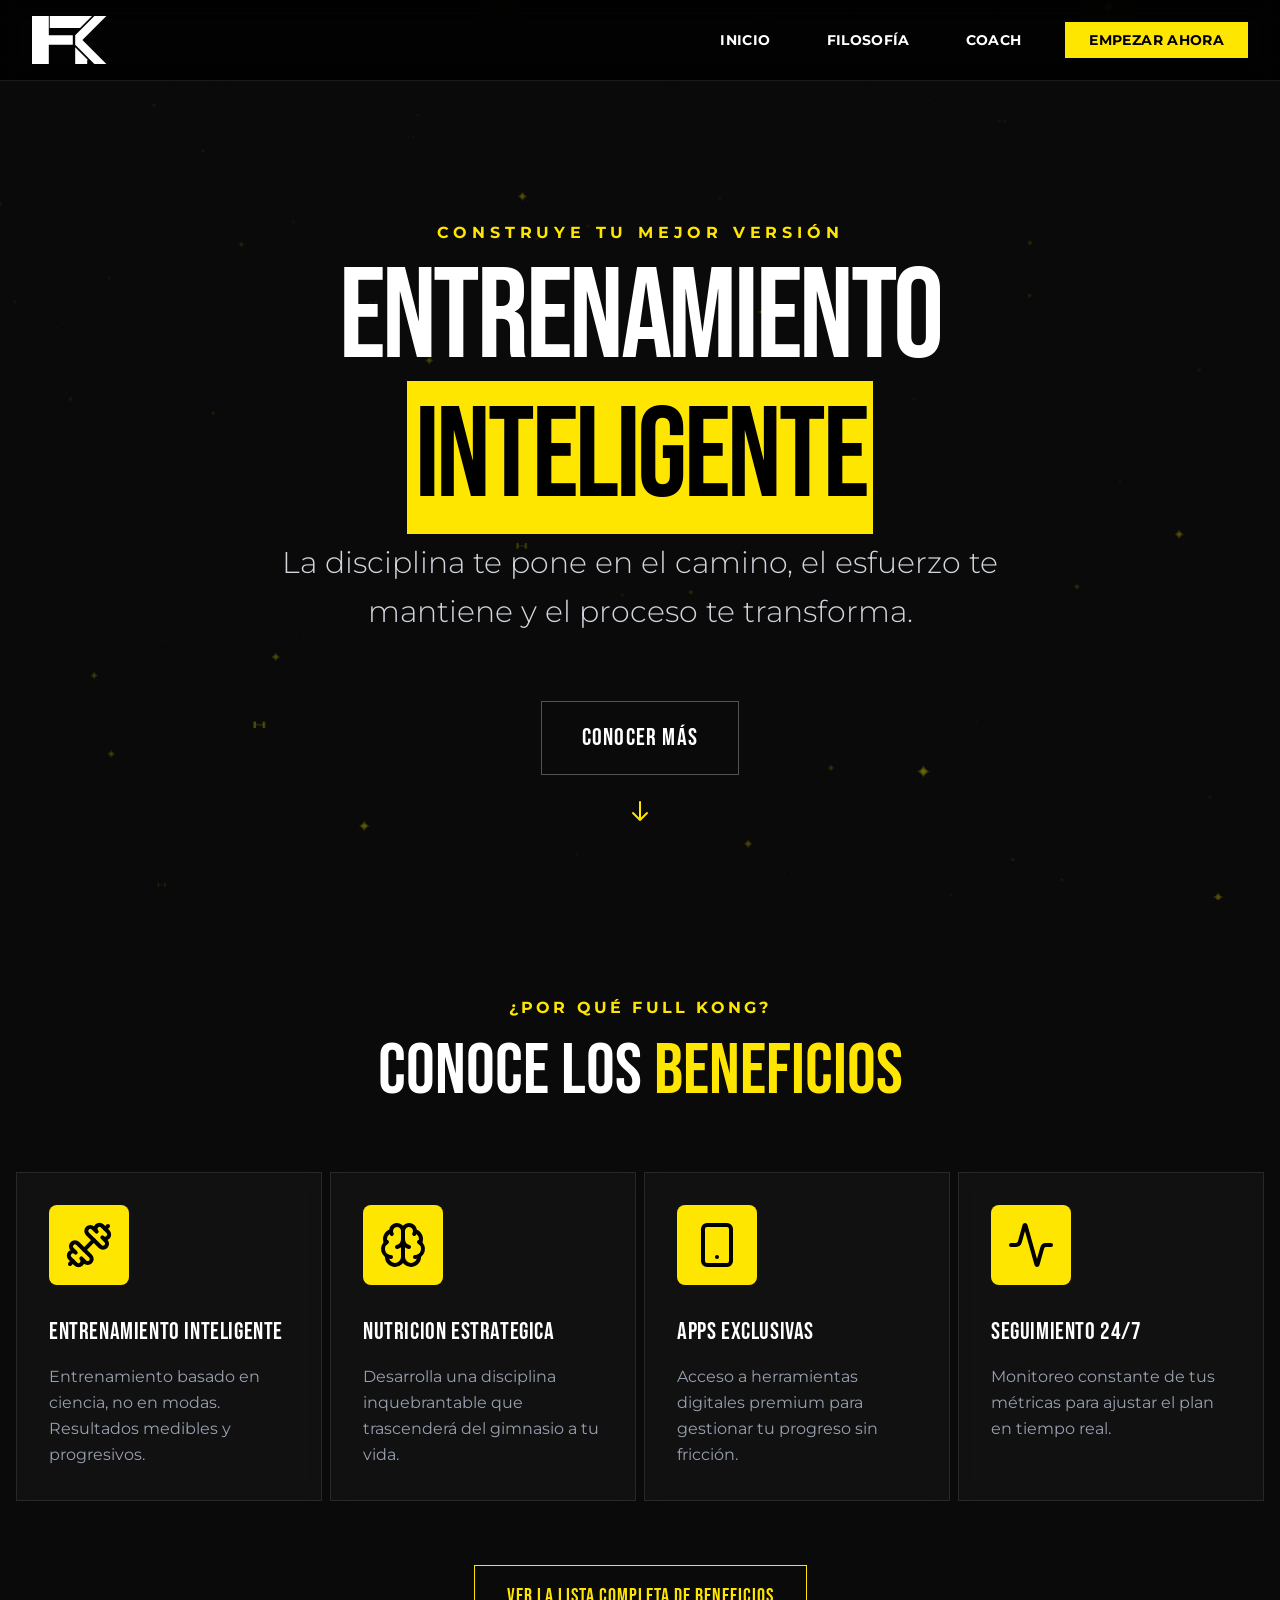
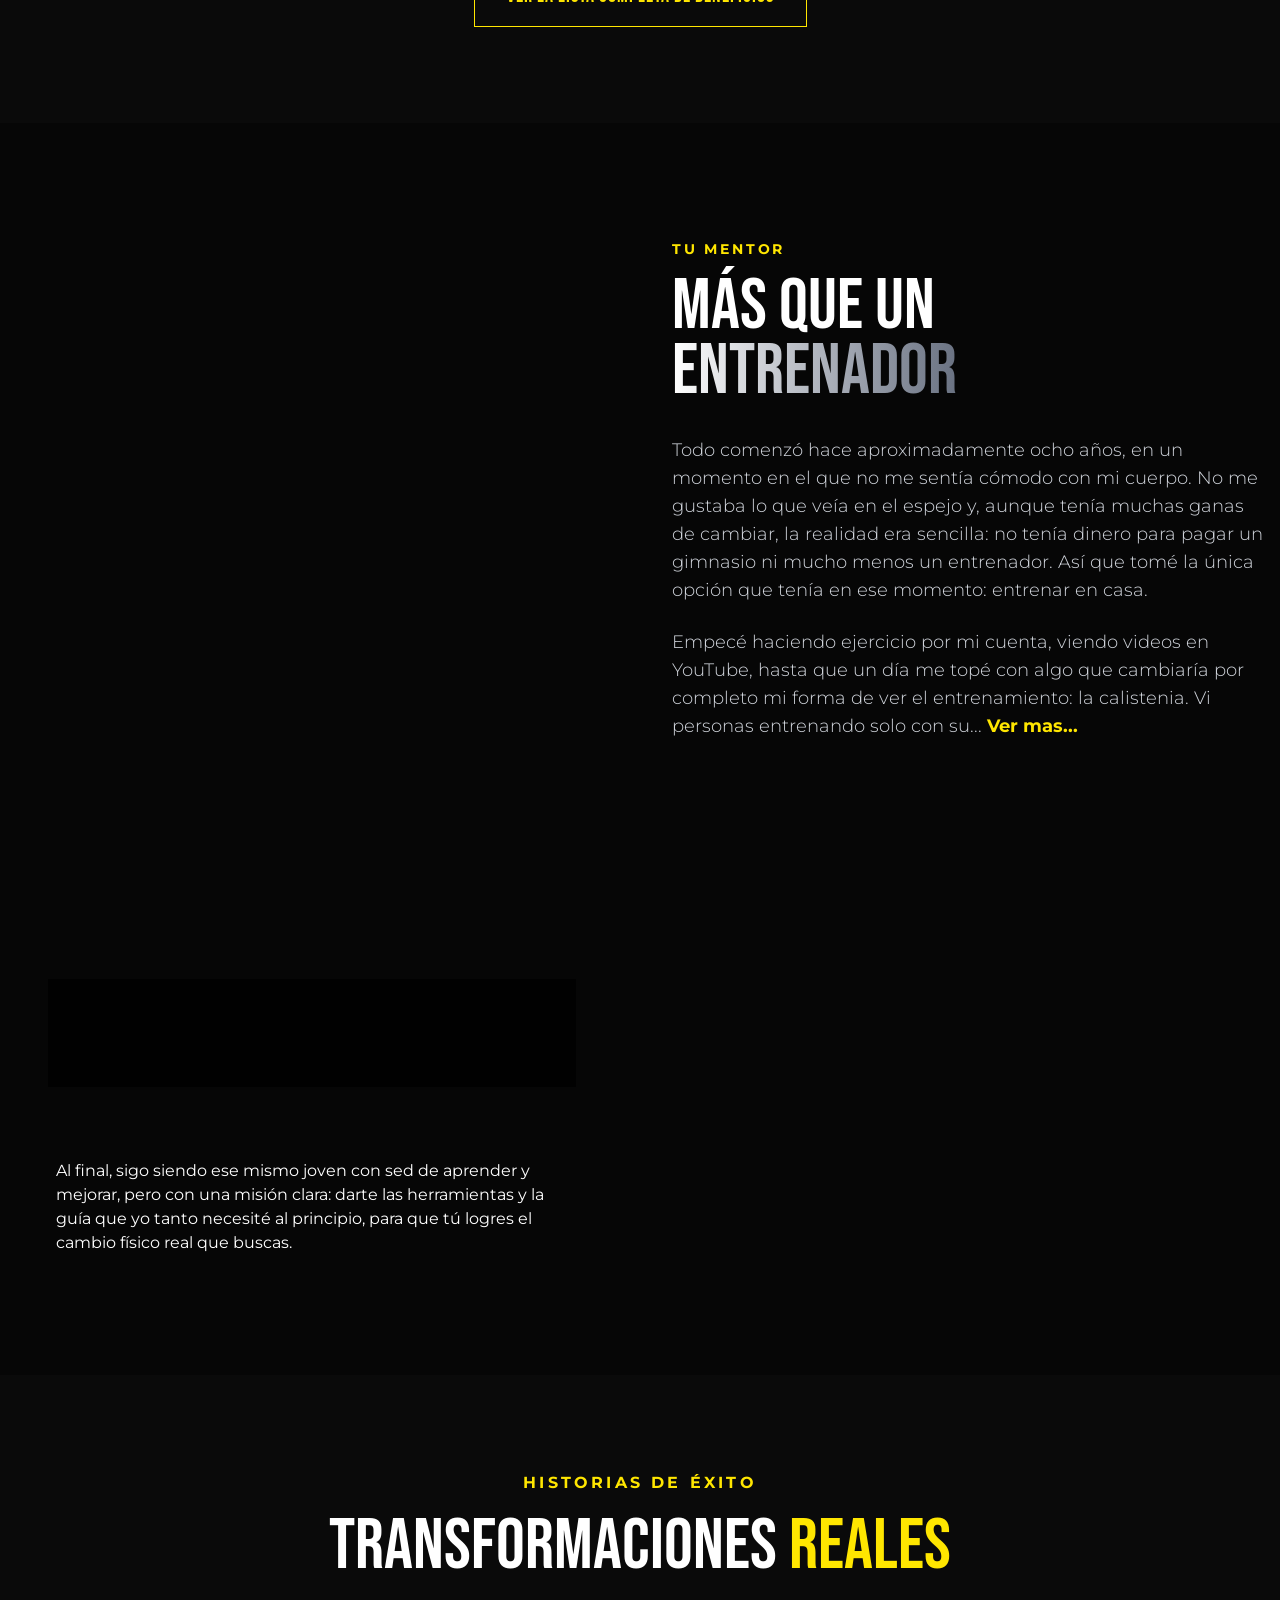
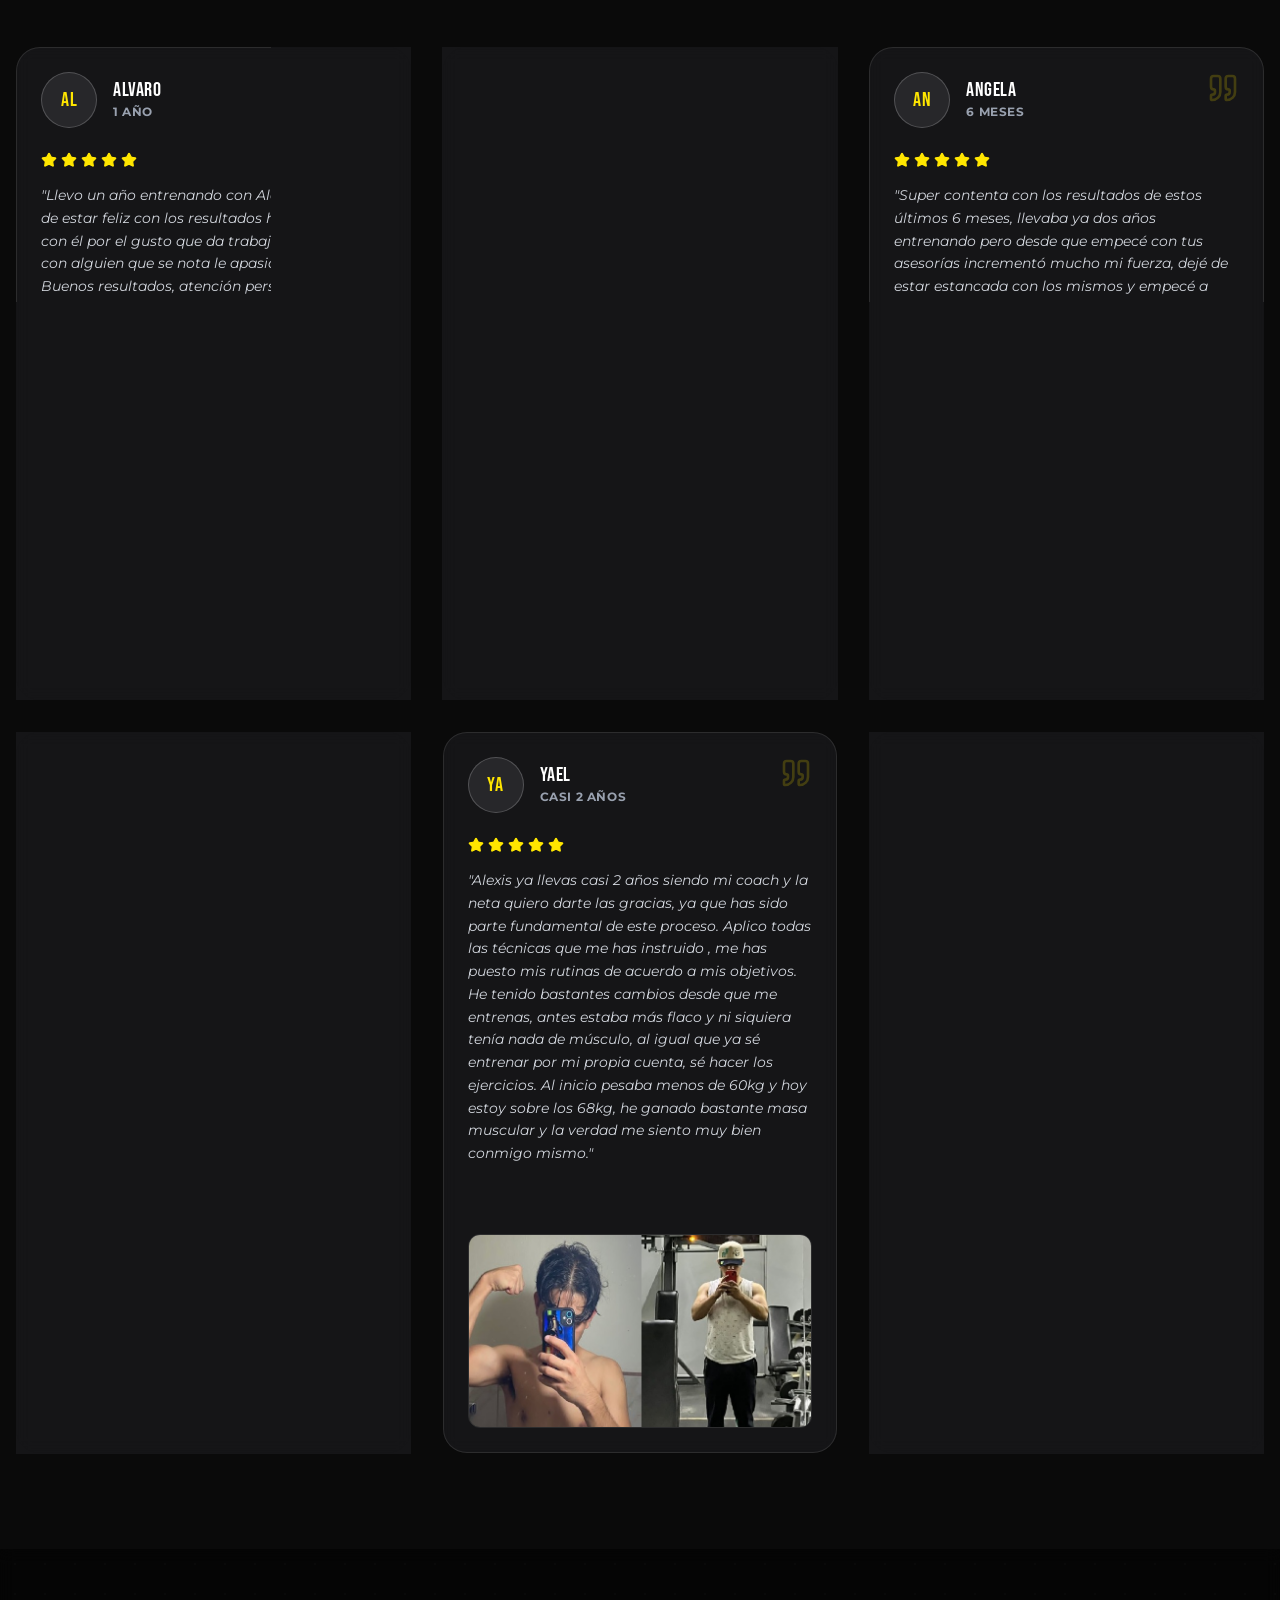
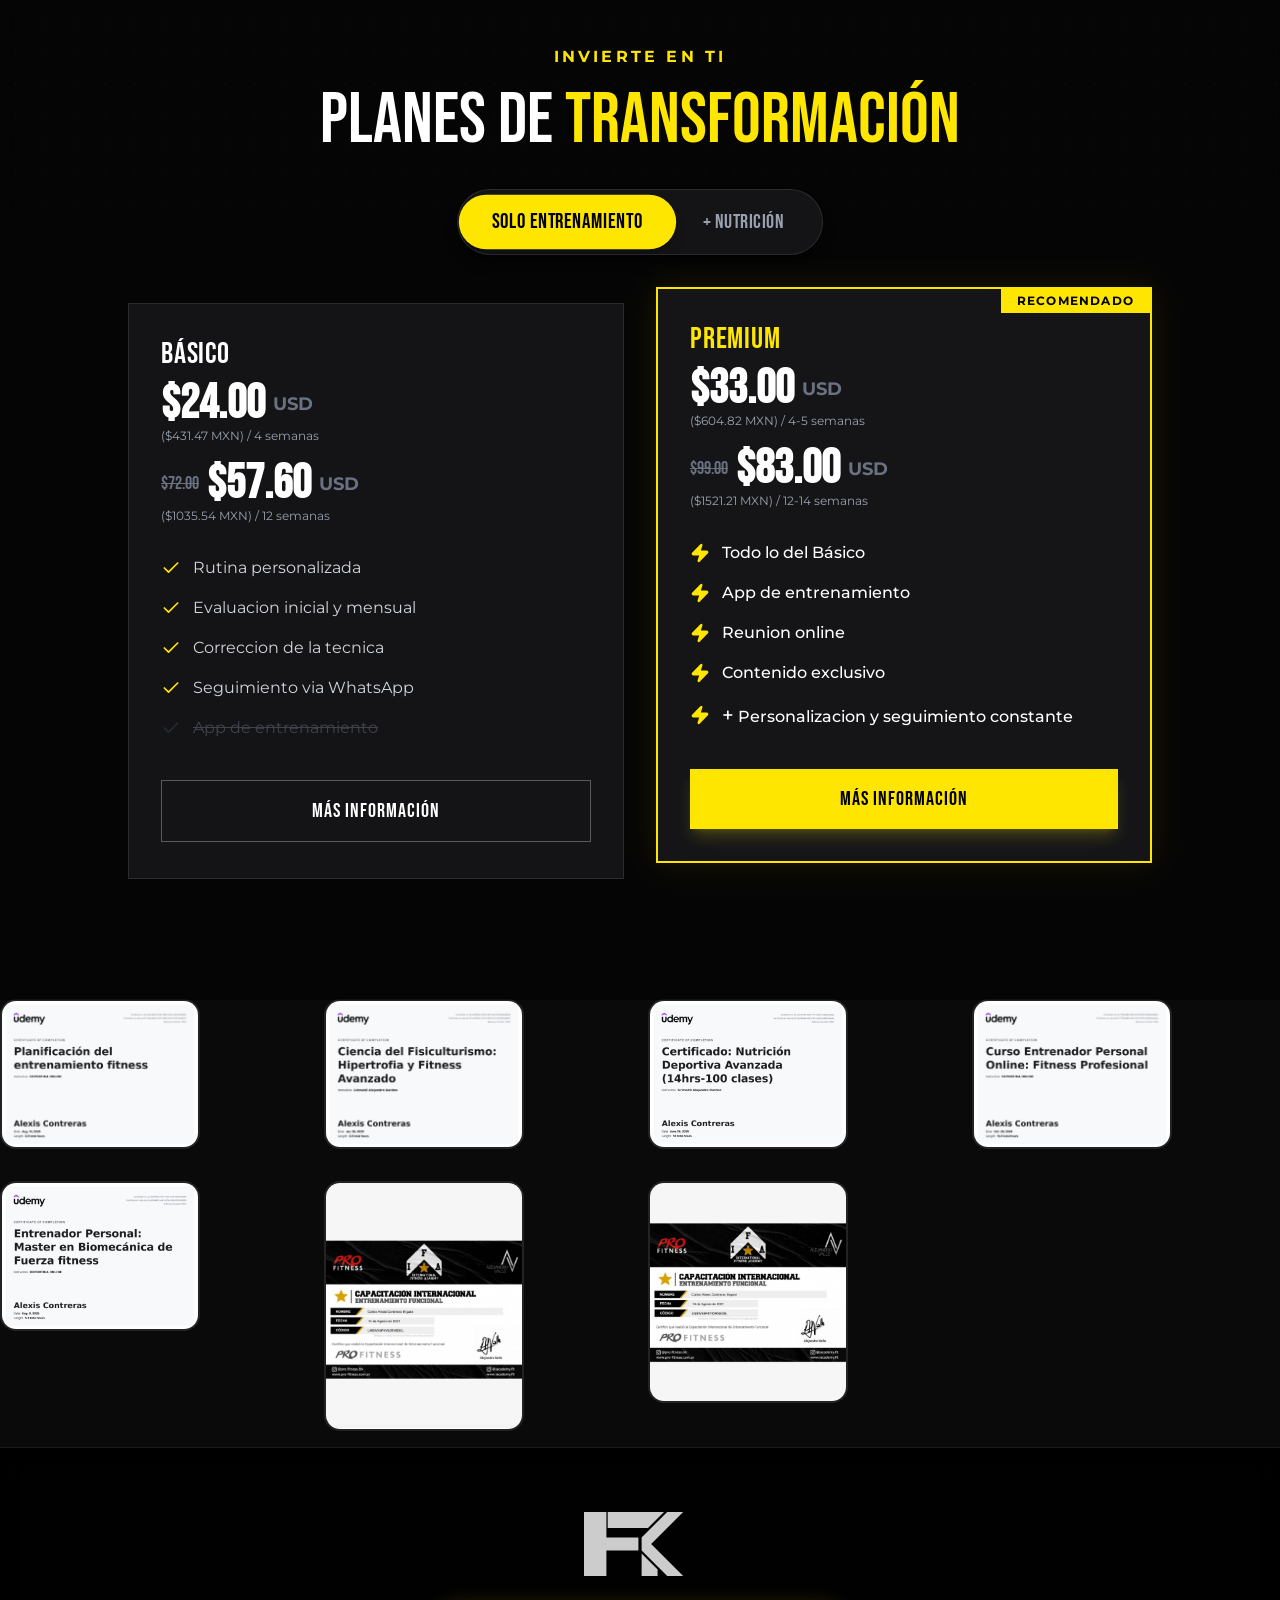
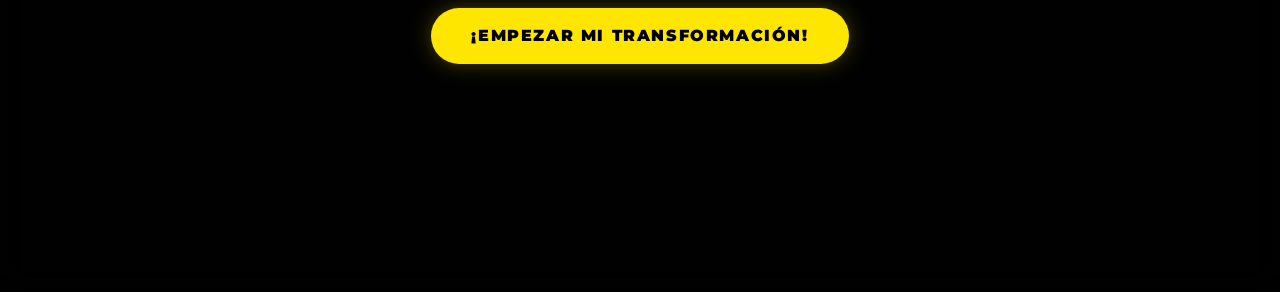
==== index.html @ ad5930b0 "Update index.html" ====
<!doctype html>
<html lang="en">
  <head>
    <meta charset="UTF-8" />
    <link rel="icon" type="image/svg+xml" href="./logo.svg" />
    <meta name="viewport" content="width=device-width, initial-scale=1.0" />
    <title>Full Kong</title>

    <!--? Fuentes: Bebas Neue (Impacto) y Montserrat (Legibilidad) -->
    <link rel="preconnect" href="https://fonts.googleapis.com">
    <link rel="preconnect" href="https://fonts.gstatic.com" crossorigin>
    <link href="https://fonts.googleapis.com/css2?family=Bebas+Neue&family=Montserrat:wght@300;400;500;700;900&display=swap" rel="stylesheet">
    <script type="module" crossorigin src="./assets/index-BqilhJXE.js"></script>
    <link rel="stylesheet" crossorigin href="./assets/index-H7btk8HV.css">
  </head>
  <body>
    <div id="root"></div>
  </body>
</html>
---- assets/index-H7btk8HV.css ----
@layer properties{@supports (((-webkit-hyphens:none)) and (not (margin-trim:inline))) or ((-moz-orient:inline) and (not (color:rgb(from red r g b)))){*,:before,:after,::backdrop{--tw-translate-x:0;--tw-translate-y:0;--tw-translate-z:0;--tw-scale-x:1;--tw-scale-y:1;--tw-scale-z:1;--tw-rotate-x:initial;--tw-rotate-y:initial;--tw-rotate-z:initial;--tw-skew-x:initial;--tw-skew-y:initial;--tw-space-y-reverse:0;--tw-space-x-reverse:0;--tw-border-style:solid;--tw-gradient-position:initial;--tw-gradient-from:#0000;--tw-gradient-via:#0000;--tw-gradient-to:#0000;--tw-gradient-stops:initial;--tw-gradient-via-stops:initial;--tw-gradient-from-position:0%;--tw-gradient-via-position:50%;--tw-gradient-to-position:100%;--tw-leading:initial;--tw-font-weight:initial;--tw-tracking:initial;--tw-shadow:0 0 #0000;--tw-shadow-color:initial;--tw-shadow-alpha:100%;--tw-inset-shadow:0 0 #0000;--tw-inset-shadow-color:initial;--tw-inset-shadow-alpha:100%;--tw-ring-color:initial;--tw-ring-shadow:0 0 #0000;--tw-inset-ring-color:initial;--tw-inset-ring-shadow:0 0 #0000;--tw-ring-inset:initial;--tw-ring-offset-width:0px;--tw-ring-offset-color:#fff;--tw-ring-offset-shadow:0 0 #0000;--tw-blur:initial;--tw-brightness:initial;--tw-contrast:initial;--tw-grayscale:initial;--tw-hue-rotate:initial;--tw-invert:initial;--tw-opacity:initial;--tw-saturate:initial;--tw-sepia:initial;--tw-drop-shadow:initial;--tw-drop-shadow-color:initial;--tw-drop-shadow-alpha:100%;--tw-drop-shadow-size:initial;--tw-backdrop-blur:initial;--tw-backdrop-brightness:initial;--tw-backdrop-contrast:initial;--tw-backdrop-grayscale:initial;--tw-backdrop-hue-rotate:initial;--tw-backdrop-invert:initial;--tw-backdrop-opacity:initial;--tw-backdrop-saturate:initial;--tw-backdrop-sepia:initial;--tw-duration:initial}}}@layer theme{:root,:host{--font-sans:ui-sans-serif,system-ui,sans-serif,"Apple Color Emoji","Segoe UI Emoji","Segoe UI Symbol","Noto Color Emoji";--font-mono:ui-monospace,SFMono-Regular,Menlo,Monaco,Consolas,"Liberation Mono","Courier New",monospace;--color-yellow-600:oklch(68.1% .162 75.834);--color-gray-200:oklch(92.8% .006 264.531);--color-gray-300:oklch(87.2% .01 258.338);--color-gray-400:oklch(70.7% .022 261.325);--color-gray-500:oklch(55.1% .027 264.364);--color-gray-600:oklch(44.6% .03 256.802);--color-gray-700:oklch(37.3% .034 259.733);--color-zinc-800:oklch(27.4% .006 286.033);--color-zinc-900:oklch(21% .006 285.885);--color-neutral-950:oklch(14.5% 0 0);--color-black:#000;--color-white:#fff;--spacing:.25rem;--container-md:28rem;--container-xl:36rem;--container-2xl:42rem;--container-4xl:56rem;--container-5xl:64rem;--container-7xl:80rem;--text-xs:.75rem;--text-xs--line-height:calc(1/.75);--text-sm:.875rem;--text-sm--line-height:calc(1.25/.875);--text-base:1rem;--text-base--line-height: 1.5 ;--text-lg:1.125rem;--text-lg--line-height:calc(1.75/1.125);--text-xl:1.25rem;--text-xl--line-height:calc(1.75/1.25);--text-2xl:1.5rem;--text-2xl--line-height:calc(2/1.5);--text-3xl:1.875rem;--text-3xl--line-height: 1.2 ;--text-4xl:2.25rem;--text-4xl--line-height:calc(2.5/2.25);--text-5xl:3rem;--text-5xl--line-height:1;--text-6xl:3.75rem;--text-6xl--line-height:1;--text-7xl:4.5rem;--text-7xl--line-height:1;--text-9xl:8rem;--text-9xl--line-height:1;--font-weight-light:300;--font-weight-medium:500;--font-weight-bold:700;--font-weight-black:900;--tracking-tight:-.025em;--tracking-wide:.025em;--tracking-wider:.05em;--tracking-widest:.1em;--leading-relaxed:1.625;--leading-loose:2;--radius-lg:.5rem;--radius-xl:.75rem;--radius-2xl:1rem;--radius-3xl:1.5rem;--animate-bounce:bounce 1s infinite;--blur-sm:8px;--blur-md:12px;--blur-xl:24px;--blur-3xl:64px;--default-transition-duration:.15s;--default-transition-timing-function:cubic-bezier(.4,0,.2,1);--default-font-family:var(--font-sans);--default-mono-font-family:var(--font-mono);--color-fk-yellow:#ffe600;--color-fk-dark:#0a0a0a;--color-fk-gray:#1f1f1f;--font-bebas:"Bebas Neue",sans-serif;--font-montserrat:"Montserrat",sans-serif;--animate-fade-in-up:fade-in-up 1s ease-out forwards}}@layer base{*,:after,:before,::backdrop{box-sizing:border-box;border:0 solid;margin:0;padding:0}::file-selector-button{box-sizing:border-box;border:0 solid;margin:0;padding:0}html,:host{-webkit-text-size-adjust:100%;tab-size:4;line-height:1.5;font-family:var(--default-font-family,ui-sans-serif,system-ui,sans-serif,"Apple Color Emoji","Segoe UI Emoji","Segoe UI Symbol","Noto Color Emoji");font-feature-settings:var(--default-font-feature-settings,normal);font-variation-settings:var(--default-font-variation-settings,normal);-webkit-tap-highlight-color:transparent}hr{height:0;color:inherit;border-top-width:1px}abbr:where([title]){-webkit-text-decoration:underline dotted;text-decoration:underline dotted}h1,h2,h3,h4,h5,h6{font-size:inherit;font-weight:inherit}a{color:inherit;-webkit-text-decoration:inherit;text-decoration:inherit}b,strong{font-weight:bolder}code,kbd,samp,pre{font-family:var(--default-mono-font-family,ui-monospace,SFMono-Regular,Menlo,Monaco,Consolas,"Liberation Mono","Courier New",monospace);font-feature-settings:var(--default-mono-font-feature-settings,normal);font-variation-settings:var(--default-mono-font-variation-settings,normal);font-size:1em}small{font-size:80%}sub,sup{vertical-align:baseline;font-size:75%;line-height:0;position:relative}sub{bottom:-.25em}sup{top:-.5em}table{text-indent:0;border-color:inherit;border-collapse:collapse}:-moz-focusring{outline:auto}progress{vertical-align:baseline}summary{display:list-item}ol,ul,menu{list-style:none}img,svg,video,canvas,audio,iframe,embed,object{vertical-align:middle;display:block}img,video{max-width:100%;height:auto}button,input,select,optgroup,textarea{font:inherit;font-feature-settings:inherit;font-variation-settings:inherit;letter-spacing:inherit;color:inherit;opacity:1;background-color:#0000;border-radius:0}::file-selector-button{font:inherit;font-feature-settings:inherit;font-variation-settings:inherit;letter-spacing:inherit;color:inherit;opacity:1;background-color:#0000;border-radius:0}:where(select:is([multiple],[size])) optgroup{font-weight:bolder}:where(select:is([multiple],[size])) optgroup option{padding-inline-start:20px}::file-selector-button{margin-inline-end:4px}::placeholder{opacity:1}@supports (not ((-webkit-appearance:-apple-pay-button))) or (contain-intrinsic-size:1px){::placeholder{color:currentColor}@supports (color:color-mix(in lab,red,red)){::placeholder{color:color-mix(in oklab,currentcolor 50%,transparent)}}}textarea{resize:vertical}::-webkit-search-decoration{-webkit-appearance:none}::-webkit-date-and-time-value{min-height:1lh;text-align:inherit}::-webkit-datetime-edit{display:inline-flex}::-webkit-datetime-edit-fields-wrapper{padding:0}::-webkit-datetime-edit{padding-block:0}::-webkit-datetime-edit-year-field{padding-block:0}::-webkit-datetime-edit-month-field{padding-block:0}::-webkit-datetime-edit-day-field{padding-block:0}::-webkit-datetime-edit-hour-field{padding-block:0}::-webkit-datetime-edit-minute-field{padding-block:0}::-webkit-datetime-edit-second-field{padding-block:0}::-webkit-datetime-edit-millisecond-field{padding-block:0}::-webkit-datetime-edit-meridiem-field{padding-block:0}::-webkit-calendar-picker-indicator{line-height:1}:-moz-ui-invalid{box-shadow:none}button,input:where([type=button],[type=reset],[type=submit]){appearance:button}::file-selector-button{appearance:button}::-webkit-inner-spin-button{height:auto}::-webkit-outer-spin-button{height:auto}[hidden]:where(:not([hidden=until-found])){display:none!important}}@layer components;@layer utilities{.pointer-events-none{pointer-events:none}.absolute{position:absolute}.fixed{position:fixed}.relative{position:relative}.-inset-4{inset:calc(var(--spacing)*-4)}.inset-0{inset:calc(var(--spacing)*0)}.top-0{top:calc(var(--spacing)*0)}.top-1\/2{top:50%}.top-4{top:calc(var(--spacing)*4)}.top-6{top:calc(var(--spacing)*6)}.-right-6{right:calc(var(--spacing)*-6)}.right-0{right:calc(var(--spacing)*0)}.right-4{right:calc(var(--spacing)*4)}.right-6{right:calc(var(--spacing)*6)}.right-8{right:calc(var(--spacing)*8)}.-bottom-6{bottom:calc(var(--spacing)*-6)}.bottom-8{bottom:calc(var(--spacing)*8)}.bottom-10{bottom:calc(var(--spacing)*10)}.left-1\/2{left:50%}.left-8{left:calc(var(--spacing)*8)}.-z-10{z-index:-10}.z-0{z-index:0}.z-10{z-index:10}.z-50{z-index:50}.z-999{z-index:999}.z-9999{z-index:9999}.z-\[60\]{z-index:60}.container{width:100%}@media(min-width:40rem){.container{max-width:40rem}}@media(min-width:48rem){.container{max-width:48rem}}@media(min-width:64rem){.container{max-width:64rem}}@media(min-width:80rem){.container{max-width:80rem}}@media(min-width:96rem){.container{max-width:96rem}}.m-10{margin:calc(var(--spacing)*10)}.mx-auto{margin-inline:auto}.-mt-20{margin-top:calc(var(--spacing)*-20)}.mt-0{margin-top:calc(var(--spacing)*0)}.mt-4{margin-top:calc(var(--spacing)*4)}.mt-8{margin-top:calc(var(--spacing)*8)}.mt-15{margin-top:calc(var(--spacing)*15)}.mt-16{margin-top:calc(var(--spacing)*16)}.mt-24{margin-top:calc(var(--spacing)*24)}.mt-auto{margin-top:auto}.-mr-20{margin-right:calc(var(--spacing)*-20)}.mr-2{margin-right:calc(var(--spacing)*2)}.mr-3{margin-right:calc(var(--spacing)*3)}.mb-1{margin-bottom:calc(var(--spacing)*1)}.mb-2{margin-bottom:calc(var(--spacing)*2)}.mb-3{margin-bottom:calc(var(--spacing)*3)}.mb-4{margin-bottom:calc(var(--spacing)*4)}.mb-6{margin-bottom:calc(var(--spacing)*6)}.mb-8{margin-bottom:calc(var(--spacing)*8)}.mb-10{margin-bottom:calc(var(--spacing)*10)}.mb-12{margin-bottom:calc(var(--spacing)*12)}.mb-16{margin-bottom:calc(var(--spacing)*16)}.mb-40{margin-bottom:calc(var(--spacing)*40)}.ml-2{margin-left:calc(var(--spacing)*2)}.ml-10{margin-left:calc(var(--spacing)*10)}.block{display:block}.flex{display:flex}.grid{display:grid}.hidden{display:none}.inline-block{display:inline-block}.inline-flex{display:inline-flex}.h-1{height:calc(var(--spacing)*1)}.h-2{height:calc(var(--spacing)*2)}.h-4{height:calc(var(--spacing)*4)}.h-5{height:calc(var(--spacing)*5)}.h-6{height:calc(var(--spacing)*6)}.h-8{height:calc(var(--spacing)*8)}.h-10{height:calc(var(--spacing)*10)}.h-12{height:calc(var(--spacing)*12)}.h-14{height:calc(var(--spacing)*14)}.h-16{height:calc(var(--spacing)*16)}.h-20{height:calc(var(--spacing)*20)}.h-48{height:calc(var(--spacing)*48)}.h-96{height:calc(var(--spacing)*96)}.h-\[60vh\]{height:60vh}.h-\[600px\]{height:600px}.h-auto{height:auto}.h-full{height:100%}.h-screen{height:100vh}.max-h-\[85vh\]{max-height:85vh}.max-h-\[90vh\]{max-height:90vh}.max-h-full{max-height:100%}.min-h-150{min-height:calc(var(--spacing)*150)}.min-h-screen{min-height:100vh}.w-2{width:calc(var(--spacing)*2)}.w-4{width:calc(var(--spacing)*4)}.w-5{width:calc(var(--spacing)*5)}.w-6{width:calc(var(--spacing)*6)}.w-8{width:calc(var(--spacing)*8)}.w-10{width:calc(var(--spacing)*10)}.w-11\/12{width:91.6667%}.w-12{width:calc(var(--spacing)*12)}.w-14{width:calc(var(--spacing)*14)}.w-16{width:calc(var(--spacing)*16)}.w-50{width:calc(var(--spacing)*50)}.w-96{width:calc(var(--spacing)*96)}.w-auto{width:auto}.w-full{width:100%}.w-screen{width:100vw}.max-w-2xl{max-width:var(--container-2xl)}.max-w-4xl{max-width:var(--container-4xl)}.max-w-5xl{max-width:var(--container-5xl)}.max-w-7xl{max-width:var(--container-7xl)}.max-w-full{max-width:100%}.max-w-md{max-width:var(--container-md)}.max-w-xl{max-width:var(--container-xl)}.shrink-0{flex-shrink:0}.flex-grow{flex-grow:1}.-translate-x-1\/2{--tw-translate-x: -50% ;translate:var(--tw-translate-x)var(--tw-translate-y)}.-translate-x-10{--tw-translate-x:calc(var(--spacing)*-10);translate:var(--tw-translate-x)var(--tw-translate-y)}.translate-x-4{--tw-translate-x:calc(var(--spacing)*4);translate:var(--tw-translate-x)var(--tw-translate-y)}.-translate-y-1\/2{--tw-translate-y: -50% ;translate:var(--tw-translate-x)var(--tw-translate-y)}.translate-y-4{--tw-translate-y:calc(var(--spacing)*4);translate:var(--tw-translate-x)var(--tw-translate-y)}.scale-105{--tw-scale-x:105%;--tw-scale-y:105%;--tw-scale-z:105%;scale:var(--tw-scale-x)var(--tw-scale-y)}.rotate-y-180{--tw-rotate-y:rotateY(180deg);transform:var(--tw-rotate-x,)var(--tw-rotate-y,)var(--tw-rotate-z,)var(--tw-skew-x,)var(--tw-skew-y,)}.\[transform\:rotateY\(180deg\)\],.rotate-y-180{transform:rotateY(180deg)}.transform{transform:var(--tw-rotate-x,)var(--tw-rotate-y,)var(--tw-rotate-z,)var(--tw-skew-x,)var(--tw-skew-y,)}.animate-bounce{animation:var(--animate-bounce)}.animate-fade-in-up{animation:var(--animate-fade-in-up)}.cursor-pointer{cursor:pointer}.resize{resize:both}.grid-cols-1{grid-template-columns:repeat(1,minmax(0,1fr))}.grid-cols-2{grid-template-columns:repeat(2,minmax(0,1fr))}.grid-cols-3{grid-template-columns:repeat(3,minmax(0,1fr))}.grid-cols-4{grid-template-columns:repeat(4,minmax(0,1fr))}.flex-col{flex-direction:column}.flex-wrap{flex-wrap:wrap}.items-baseline{align-items:baseline}.items-center{align-items:center}.items-start{align-items:flex-start}.justify-between{justify-content:space-between}.justify-center{justify-content:center}.gap-1{gap:calc(var(--spacing)*1)}.gap-2{gap:calc(var(--spacing)*2)}.gap-4{gap:calc(var(--spacing)*4)}.gap-6{gap:calc(var(--spacing)*6)}.gap-8{gap:calc(var(--spacing)*8)}.gap-12{gap:calc(var(--spacing)*12)}.gap-16{gap:calc(var(--spacing)*16)}:where(.space-y-1>:not(:last-child)){--tw-space-y-reverse:0;margin-block-start:calc(calc(var(--spacing)*1)*var(--tw-space-y-reverse));margin-block-end:calc(calc(var(--spacing)*1)*calc(1 - var(--tw-space-y-reverse)))}:where(.space-y-3>:not(:last-child)){--tw-space-y-reverse:0;margin-block-start:calc(calc(var(--spacing)*3)*var(--tw-space-y-reverse));margin-block-end:calc(calc(var(--spacing)*3)*calc(1 - var(--tw-space-y-reverse)))}:where(.space-y-4>:not(:last-child)){--tw-space-y-reverse:0;margin-block-start:calc(calc(var(--spacing)*4)*var(--tw-space-y-reverse));margin-block-end:calc(calc(var(--spacing)*4)*calc(1 - var(--tw-space-y-reverse)))}:where(.space-y-6>:not(:last-child)){--tw-space-y-reverse:0;margin-block-start:calc(calc(var(--spacing)*6)*var(--tw-space-y-reverse));margin-block-end:calc(calc(var(--spacing)*6)*calc(1 - var(--tw-space-y-reverse)))}:where(.space-x-8>:not(:last-child)){--tw-space-x-reverse:0;margin-inline-start:calc(calc(var(--spacing)*8)*var(--tw-space-x-reverse));margin-inline-end:calc(calc(var(--spacing)*8)*calc(1 - var(--tw-space-x-reverse)))}.overflow-hidden{overflow:hidden}.overflow-x-hidden{overflow-x:hidden}.overflow-y-auto{overflow-y:auto}.scroll-smooth{scroll-behavior:smooth}.rounded-2xl{border-radius:var(--radius-2xl)}.rounded-3xl{border-radius:var(--radius-3xl)}.rounded-full{border-radius:3.40282e38px}.rounded-lg{border-radius:var(--radius-lg)}.rounded-xl{border-radius:var(--radius-xl)}.border{border-style:var(--tw-border-style);border-width:1px}.border-2{border-style:var(--tw-border-style);border-width:2px}.border-y{border-block-style:var(--tw-border-style);border-block-width:1px}.border-t{border-top-style:var(--tw-border-style);border-top-width:1px}.border-b{border-bottom-style:var(--tw-border-style);border-bottom-width:1px}.border-b-2{border-bottom-style:var(--tw-border-style);border-bottom-width:2px}.border-b-4{border-bottom-style:var(--tw-border-style);border-bottom-width:4px}.border-l{border-left-style:var(--tw-border-style);border-left-width:1px}.border-l-2{border-left-style:var(--tw-border-style);border-left-width:2px}.border-l-4{border-left-style:var(--tw-border-style);border-left-width:4px}.border-fk-yellow{border-color:var(--color-fk-yellow)}.border-fk-yellow\/20{border-color:#ffe60033}@supports (color:color-mix(in lab,red,red)){.border-fk-yellow\/20{border-color:color-mix(in oklab,var(--color-fk-yellow)20%,transparent)}}.border-fk-yellow\/30{border-color:#ffe6004d}@supports (color:color-mix(in lab,red,red)){.border-fk-yellow\/30{border-color:color-mix(in oklab,var(--color-fk-yellow)30%,transparent)}}.border-white{border-color:var(--color-white)}.border-white\/5{border-color:#ffffff0d}@supports (color:color-mix(in lab,red,red)){.border-white\/5{border-color:color-mix(in oklab,var(--color-white)5%,transparent)}}.border-white\/10{border-color:#ffffff1a}@supports (color:color-mix(in lab,red,red)){.border-white\/10{border-color:color-mix(in oklab,var(--color-white)10%,transparent)}}.border-white\/20{border-color:#fff3}@supports (color:color-mix(in lab,red,red)){.border-white\/20{border-color:color-mix(in oklab,var(--color-white)20%,transparent)}}.border-white\/30{border-color:#ffffff4d}@supports (color:color-mix(in lab,red,red)){.border-white\/30{border-color:color-mix(in oklab,var(--color-white)30%,transparent)}}.bg-\[\#0a0a0a\]{background-color:#0a0a0a}.bg-\[\#25D366\]{background-color:#25d366}.bg-\[\#FFE600\]{background-color:#ffe600}.bg-black{background-color:var(--color-black)}.bg-black\/30{background-color:#0000004d}@supports (color:color-mix(in lab,red,red)){.bg-black\/30{background-color:color-mix(in oklab,var(--color-black)30%,transparent)}}.bg-black\/50{background-color:#00000080}@supports (color:color-mix(in lab,red,red)){.bg-black\/50{background-color:color-mix(in oklab,var(--color-black)50%,transparent)}}.bg-black\/80{background-color:#000c}@supports (color:color-mix(in lab,red,red)){.bg-black\/80{background-color:color-mix(in oklab,var(--color-black)80%,transparent)}}.bg-black\/90{background-color:#000000e6}@supports (color:color-mix(in lab,red,red)){.bg-black\/90{background-color:color-mix(in oklab,var(--color-black)90%,transparent)}}.bg-black\/95{background-color:#000000f2}@supports (color:color-mix(in lab,red,red)){.bg-black\/95{background-color:color-mix(in oklab,var(--color-black)95%,transparent)}}.bg-fk-dark{background-color:var(--color-fk-dark)}.bg-fk-gray{background-color:var(--color-fk-gray)}.bg-fk-gray\/95{background-color:#1f1f1ff2}@supports (color:color-mix(in lab,red,red)){.bg-fk-gray\/95{background-color:color-mix(in oklab,var(--color-fk-gray)95%,transparent)}}.bg-fk-yellow{background-color:var(--color-fk-yellow)}.bg-fk-yellow\/5{background-color:#ffe6000d}@supports (color:color-mix(in lab,red,red)){.bg-fk-yellow\/5{background-color:color-mix(in oklab,var(--color-fk-yellow)5%,transparent)}}.bg-fk-yellow\/10{background-color:#ffe6001a}@supports (color:color-mix(in lab,red,red)){.bg-fk-yellow\/10{background-color:color-mix(in oklab,var(--color-fk-yellow)10%,transparent)}}.bg-fk-yellow\/20{background-color:#ffe60033}@supports (color:color-mix(in lab,red,red)){.bg-fk-yellow\/20{background-color:color-mix(in oklab,var(--color-fk-yellow)20%,transparent)}}.bg-gray-600{background-color:var(--color-gray-600)}.bg-neutral-950\/80{background-color:#0a0a0acc}@supports (color:color-mix(in lab,red,red)){.bg-neutral-950\/80{background-color:color-mix(in oklab,var(--color-neutral-950)80%,transparent)}}.bg-transparent{background-color:#0000}.bg-white{background-color:var(--color-white)}.bg-white\/10{background-color:#ffffff1a}@supports (color:color-mix(in lab,red,red)){.bg-white\/10{background-color:color-mix(in oklab,var(--color-white)10%,transparent)}}.bg-zinc-800{background-color:var(--color-zinc-800)}.bg-zinc-900{background-color:var(--color-zinc-900)}.bg-zinc-900\/50{background-color:#18181b80}@supports (color:color-mix(in lab,red,red)){.bg-zinc-900\/50{background-color:color-mix(in oklab,var(--color-zinc-900)50%,transparent)}}.bg-zinc-900\/80{background-color:#18181bcc}@supports (color:color-mix(in lab,red,red)){.bg-zinc-900\/80{background-color:color-mix(in oklab,var(--color-zinc-900)80%,transparent)}}.bg-zinc-900\/90{background-color:#18181be6}@supports (color:color-mix(in lab,red,red)){.bg-zinc-900\/90{background-color:color-mix(in oklab,var(--color-zinc-900)90%,transparent)}}.bg-linear-to-b{--tw-gradient-position:to bottom}@supports (background-image:linear-gradient(in lab,red,red)){.bg-linear-to-b{--tw-gradient-position:to bottom in oklab}}.bg-linear-to-b{background-image:linear-gradient(var(--tw-gradient-stops))}.bg-linear-to-r{--tw-gradient-position:to right}@supports (background-image:linear-gradient(in lab,red,red)){.bg-linear-to-r{--tw-gradient-position:to right in oklab}}.bg-linear-to-r{background-image:linear-gradient(var(--tw-gradient-stops))}.bg-linear-to-tr{--tw-gradient-position:to top right}@supports (background-image:linear-gradient(in lab,red,red)){.bg-linear-to-tr{--tw-gradient-position:to top right in oklab}}.bg-linear-to-tr{background-image:linear-gradient(var(--tw-gradient-stops))}.from-black\/60{--tw-gradient-from:#0009}@supports (color:color-mix(in lab,red,red)){.from-black\/60{--tw-gradient-from:color-mix(in oklab,var(--color-black)60%,transparent)}}.from-black\/60{--tw-gradient-stops:var(--tw-gradient-via-stops,var(--tw-gradient-position),var(--tw-gradient-from)var(--tw-gradient-from-position),var(--tw-gradient-to)var(--tw-gradient-to-position))}.from-fk-yellow{--tw-gradient-from:var(--color-fk-yellow);--tw-gradient-stops:var(--tw-gradient-via-stops,var(--tw-gradient-position),var(--tw-gradient-from)var(--tw-gradient-from-position),var(--tw-gradient-to)var(--tw-gradient-to-position))}.from-white{--tw-gradient-from:var(--color-white);--tw-gradient-stops:var(--tw-gradient-via-stops,var(--tw-gradient-position),var(--tw-gradient-from)var(--tw-gradient-from-position),var(--tw-gradient-to)var(--tw-gradient-to-position))}.via-transparent{--tw-gradient-via:transparent;--tw-gradient-via-stops:var(--tw-gradient-position),var(--tw-gradient-from)var(--tw-gradient-from-position),var(--tw-gradient-via)var(--tw-gradient-via-position),var(--tw-gradient-to)var(--tw-gradient-to-position);--tw-gradient-stops:var(--tw-gradient-via-stops)}.to-black{--tw-gradient-to:var(--color-black);--tw-gradient-stops:var(--tw-gradient-via-stops,var(--tw-gradient-position),var(--tw-gradient-from)var(--tw-gradient-from-position),var(--tw-gradient-to)var(--tw-gradient-to-position))}.to-gray-500{--tw-gradient-to:var(--color-gray-500);--tw-gradient-stops:var(--tw-gradient-via-stops,var(--tw-gradient-position),var(--tw-gradient-from)var(--tw-gradient-from-position),var(--tw-gradient-to)var(--tw-gradient-to-position))}.to-transparent{--tw-gradient-to:transparent;--tw-gradient-stops:var(--tw-gradient-via-stops,var(--tw-gradient-position),var(--tw-gradient-from)var(--tw-gradient-from-position),var(--tw-gradient-to)var(--tw-gradient-to-position))}.to-yellow-600{--tw-gradient-to:var(--color-yellow-600);--tw-gradient-stops:var(--tw-gradient-via-stops,var(--tw-gradient-position),var(--tw-gradient-from)var(--tw-gradient-from-position),var(--tw-gradient-to)var(--tw-gradient-to-position))}.bg-clip-text{-webkit-background-clip:text;background-clip:text}.fill-current{fill:currentColor}.object-contain{object-fit:contain}.object-cover{object-fit:cover}.p-1\.5{padding:calc(var(--spacing)*1.5)}.p-2{padding:calc(var(--spacing)*2)}.p-4{padding:calc(var(--spacing)*4)}.p-6{padding:calc(var(--spacing)*6)}.p-8{padding:calc(var(--spacing)*8)}.p-10{padding:calc(var(--spacing)*10)}.px-2{padding-inline:calc(var(--spacing)*2)}.px-3{padding-inline:calc(var(--spacing)*3)}.px-4{padding-inline:calc(var(--spacing)*4)}.px-6{padding-inline:calc(var(--spacing)*6)}.px-8{padding-inline:calc(var(--spacing)*8)}.px-10{padding-inline:calc(var(--spacing)*10)}.py-1{padding-block:calc(var(--spacing)*1)}.py-2{padding-block:calc(var(--spacing)*2)}.py-3{padding-block:calc(var(--spacing)*3)}.py-4{padding-block:calc(var(--spacing)*4)}.py-5{padding-block:calc(var(--spacing)*5)}.py-8{padding-block:calc(var(--spacing)*8)}.py-12{padding-block:calc(var(--spacing)*12)}.py-24{padding-block:calc(var(--spacing)*24)}.py-32{padding-block:calc(var(--spacing)*32)}.pt-2{padding-top:calc(var(--spacing)*2)}.pt-16{padding-top:calc(var(--spacing)*16)}.pt-20{padding-top:calc(var(--spacing)*20)}.pb-1{padding-bottom:calc(var(--spacing)*1)}.pb-3{padding-bottom:calc(var(--spacing)*3)}.pb-8{padding-bottom:calc(var(--spacing)*8)}.pl-4{padding-left:calc(var(--spacing)*4)}.text-center{text-align:center}.text-left{text-align:left}.font-bebas{font-family:var(--font-bebas)}.font-montserrat{font-family:var(--font-montserrat)}.text-2xl{font-size:var(--text-2xl);line-height:var(--tw-leading,var(--text-2xl--line-height))}.text-3xl{font-size:var(--text-3xl);line-height:var(--tw-leading,var(--text-3xl--line-height))}.text-4xl{font-size:var(--text-4xl);line-height:var(--tw-leading,var(--text-4xl--line-height))}.text-5xl{font-size:var(--text-5xl);line-height:var(--tw-leading,var(--text-5xl--line-height))}.text-6xl{font-size:var(--text-6xl);line-height:var(--tw-leading,var(--text-6xl--line-height))}.text-base{font-size:var(--text-base);line-height:var(--tw-leading,var(--text-base--line-height))}.text-lg{font-size:var(--text-lg);line-height:var(--tw-leading,var(--text-lg--line-height))}.text-sm{font-size:var(--text-sm);line-height:var(--tw-leading,var(--text-sm--line-height))}.text-xl{font-size:var(--text-xl);line-height:var(--tw-leading,var(--text-xl--line-height))}.text-xs{font-size:var(--text-xs);line-height:var(--tw-leading,var(--text-xs--line-height))}.text-\[10px\]{font-size:10px}.leading-\[0\.9\]{--tw-leading:.9;line-height:.9}.leading-loose{--tw-leading:var(--leading-loose);line-height:var(--leading-loose)}.leading-none{--tw-leading:1;line-height:1}.leading-relaxed{--tw-leading:var(--leading-relaxed);line-height:var(--leading-relaxed)}.font-black{--tw-font-weight:var(--font-weight-black);font-weight:var(--font-weight-black)}.font-bold{--tw-font-weight:var(--font-weight-bold);font-weight:var(--font-weight-bold)}.font-light{--tw-font-weight:var(--font-weight-light);font-weight:var(--font-weight-light)}.font-medium{--tw-font-weight:var(--font-weight-medium);font-weight:var(--font-weight-medium)}.tracking-\[0\.2em\]{--tw-tracking:.2em;letter-spacing:.2em}.tracking-tight{--tw-tracking:var(--tracking-tight);letter-spacing:var(--tracking-tight)}.tracking-wide{--tw-tracking:var(--tracking-wide);letter-spacing:var(--tracking-wide)}.tracking-wider{--tw-tracking:var(--tracking-wider);letter-spacing:var(--tracking-wider)}.tracking-widest{--tw-tracking:var(--tracking-widest);letter-spacing:var(--tracking-widest)}.text-black{color:var(--color-black)}.text-fk-yellow{color:var(--color-fk-yellow)}.text-fk-yellow\/20{color:#ffe60033}@supports (color:color-mix(in lab,red,red)){.text-fk-yellow\/20{color:color-mix(in oklab,var(--color-fk-yellow)20%,transparent)}}.text-gray-300{color:var(--color-gray-300)}.text-gray-400{color:var(--color-gray-400)}.text-gray-500{color:var(--color-gray-500)}.text-gray-600{color:var(--color-gray-600)}.text-gray-700{color:var(--color-gray-700)}.text-transparent{color:#0000}.text-white{color:var(--color-white)}.uppercase{text-transform:uppercase}.italic{font-style:italic}.line-through{text-decoration-line:line-through}.decoration-gray-500{-webkit-text-decoration-color:var(--color-gray-500);text-decoration-color:var(--color-gray-500)}.antialiased{-webkit-font-smoothing:antialiased;-moz-osx-font-smoothing:grayscale}.opacity-10{opacity:.1}.opacity-20{opacity:.2}.opacity-50{opacity:.5}.opacity-80{opacity:.8}.shadow-2xl{--tw-shadow:0 25px 50px -12px var(--tw-shadow-color,#00000040);box-shadow:var(--tw-inset-shadow),var(--tw-inset-ring-shadow),var(--tw-ring-offset-shadow),var(--tw-ring-shadow),var(--tw-shadow)}.shadow-\[0_0_20px_rgba\(255\,230\,0\,0\.3\)\]{--tw-shadow:0 0 20px var(--tw-shadow-color,#ffe6004d);box-shadow:var(--tw-inset-shadow),var(--tw-inset-ring-shadow),var(--tw-ring-offset-shadow),var(--tw-ring-shadow),var(--tw-shadow)}.shadow-\[0_0_30px_rgba\(255\,230\,0\,0\.1\)\]{--tw-shadow:0 0 30px var(--tw-shadow-color,#ffe6001a);box-shadow:var(--tw-inset-shadow),var(--tw-inset-ring-shadow),var(--tw-ring-offset-shadow),var(--tw-ring-shadow),var(--tw-shadow)}.shadow-lg{--tw-shadow:0 10px 15px -3px var(--tw-shadow-color,#0000001a),0 4px 6px -4px var(--tw-shadow-color,#0000001a);box-shadow:var(--tw-inset-shadow),var(--tw-inset-ring-shadow),var(--tw-ring-offset-shadow),var(--tw-ring-shadow),var(--tw-shadow)}.shadow-black\/50{--tw-shadow-color:#00000080}@supports (color:color-mix(in lab,red,red)){.shadow-black\/50{--tw-shadow-color:color-mix(in oklab,color-mix(in oklab,var(--color-black)50%,transparent)var(--tw-shadow-alpha),transparent)}}.shadow-fk-yellow\/20{--tw-shadow-color:#ffe60033}@supports (color:color-mix(in lab,red,red)){.shadow-fk-yellow\/20{--tw-shadow-color:color-mix(in oklab,color-mix(in oklab,var(--color-fk-yellow)20%,transparent)var(--tw-shadow-alpha),transparent)}}.blur-3xl{--tw-blur:blur(var(--blur-3xl));filter:var(--tw-blur,)var(--tw-brightness,)var(--tw-contrast,)var(--tw-grayscale,)var(--tw-hue-rotate,)var(--tw-invert,)var(--tw-saturate,)var(--tw-sepia,)var(--tw-drop-shadow,)}.blur-xl{--tw-blur:blur(var(--blur-xl));filter:var(--tw-blur,)var(--tw-brightness,)var(--tw-contrast,)var(--tw-grayscale,)var(--tw-hue-rotate,)var(--tw-invert,)var(--tw-saturate,)var(--tw-sepia,)var(--tw-drop-shadow,)}.grayscale{--tw-grayscale:grayscale(100%);filter:var(--tw-blur,)var(--tw-brightness,)var(--tw-contrast,)var(--tw-grayscale,)var(--tw-hue-rotate,)var(--tw-invert,)var(--tw-saturate,)var(--tw-sepia,)var(--tw-drop-shadow,)}.filter{filter:var(--tw-blur,)var(--tw-brightness,)var(--tw-contrast,)var(--tw-grayscale,)var(--tw-hue-rotate,)var(--tw-invert,)var(--tw-saturate,)var(--tw-sepia,)var(--tw-drop-shadow,)}.backdrop-blur{--tw-backdrop-blur:blur(8px);-webkit-backdrop-filter:var(--tw-backdrop-blur,)var(--tw-backdrop-brightness,)var(--tw-backdrop-contrast,)var(--tw-backdrop-grayscale,)var(--tw-backdrop-hue-rotate,)var(--tw-backdrop-invert,)var(--tw-backdrop-opacity,)var(--tw-backdrop-saturate,)var(--tw-backdrop-sepia,);backdrop-filter:var(--tw-backdrop-blur,)var(--tw-backdrop-brightness,)var(--tw-backdrop-contrast,)var(--tw-backdrop-grayscale,)var(--tw-backdrop-hue-rotate,)var(--tw-backdrop-invert,)var(--tw-backdrop-opacity,)var(--tw-backdrop-saturate,)var(--tw-backdrop-sepia,)}.backdrop-blur-md{--tw-backdrop-blur:blur(var(--blur-md));-webkit-backdrop-filter:var(--tw-backdrop-blur,)var(--tw-backdrop-brightness,)var(--tw-backdrop-contrast,)var(--tw-backdrop-grayscale,)var(--tw-backdrop-hue-rotate,)var(--tw-backdrop-invert,)var(--tw-backdrop-opacity,)var(--tw-backdrop-saturate,)var(--tw-backdrop-sepia,);backdrop-filter:var(--tw-backdrop-blur,)var(--tw-backdrop-brightness,)var(--tw-backdrop-contrast,)var(--tw-backdrop-grayscale,)var(--tw-backdrop-hue-rotate,)var(--tw-backdrop-invert,)var(--tw-backdrop-opacity,)var(--tw-backdrop-saturate,)var(--tw-backdrop-sepia,)}.backdrop-blur-sm{--tw-backdrop-blur:blur(var(--blur-sm));-webkit-backdrop-filter:var(--tw-backdrop-blur,)var(--tw-backdrop-brightness,)var(--tw-backdrop-contrast,)var(--tw-backdrop-grayscale,)var(--tw-backdrop-hue-rotate,)var(--tw-backdrop-invert,)var(--tw-backdrop-opacity,)var(--tw-backdrop-saturate,)var(--tw-backdrop-sepia,);backdrop-filter:var(--tw-backdrop-blur,)var(--tw-backdrop-brightness,)var(--tw-backdrop-contrast,)var(--tw-backdrop-grayscale,)var(--tw-backdrop-hue-rotate,)var(--tw-backdrop-invert,)var(--tw-backdrop-opacity,)var(--tw-backdrop-saturate,)var(--tw-backdrop-sepia,)}.backdrop-blur-xl{--tw-backdrop-blur:blur(var(--blur-xl));-webkit-backdrop-filter:var(--tw-backdrop-blur,)var(--tw-backdrop-brightness,)var(--tw-backdrop-contrast,)var(--tw-backdrop-grayscale,)var(--tw-backdrop-hue-rotate,)var(--tw-backdrop-invert,)var(--tw-backdrop-opacity,)var(--tw-backdrop-saturate,)var(--tw-backdrop-sepia,);backdrop-filter:var(--tw-backdrop-blur,)var(--tw-backdrop-brightness,)var(--tw-backdrop-contrast,)var(--tw-backdrop-grayscale,)var(--tw-backdrop-hue-rotate,)var(--tw-backdrop-invert,)var(--tw-backdrop-opacity,)var(--tw-backdrop-saturate,)var(--tw-backdrop-sepia,)}.transition-all{transition-property:all;transition-timing-function:var(--tw-ease,var(--default-transition-timing-function));transition-duration:var(--tw-duration,var(--default-transition-duration))}.transition-colors{transition-property:color,background-color,border-color,outline-color,text-decoration-color,fill,stroke,--tw-gradient-from,--tw-gradient-via,--tw-gradient-to;transition-timing-function:var(--tw-ease,var(--default-transition-timing-function));transition-duration:var(--tw-duration,var(--default-transition-duration))}.transition-opacity{transition-property:opacity;transition-timing-function:var(--tw-ease,var(--default-transition-timing-function));transition-duration:var(--tw-duration,var(--default-transition-duration))}.transition-transform{transition-property:transform,translate,scale,rotate;transition-timing-function:var(--tw-ease,var(--default-transition-timing-function));transition-duration:var(--tw-duration,var(--default-transition-duration))}.duration-200{--tw-duration:.2s;transition-duration:.2s}.duration-300{--tw-duration:.3s;transition-duration:.3s}.duration-500{--tw-duration:.5s;transition-duration:.5s}.duration-700{--tw-duration:.7s;transition-duration:.7s}.\[animation-delay\:200ms\]{animation-delay:.2s}.\[animation-delay\:300ms\]{animation-delay:.3s}.\[animation-delay\:400ms\]{animation-delay:.4s}.\[animation-delay\:600ms\]{animation-delay:.6s}.\[animation-delay\:1000ms\]{animation-delay:1s}.\[backface-visibility\:hidden\]{backface-visibility:hidden}.\[perspective\:1000px\]{perspective:1000px}.\[transform-style\:preserve-3d\]{transform-style:preserve-3d}.backface-hidden{backface-visibility:hidden}.perspective-1000{perspective:1000px}.transform-style-3d{transform-style:preserve-3d}@media(hover:hover){.group-hover\:translate-x-2:is(:where(.group):hover *){--tw-translate-x:calc(var(--spacing)*2);translate:var(--tw-translate-x)var(--tw-translate-y)}.group-hover\:scale-105:is(:where(.group):hover *){--tw-scale-x:105%;--tw-scale-y:105%;--tw-scale-z:105%;scale:var(--tw-scale-x)var(--tw-scale-y)}.group-hover\:scale-110:is(:where(.group):hover *){--tw-scale-x:110%;--tw-scale-y:110%;--tw-scale-z:110%;scale:var(--tw-scale-x)var(--tw-scale-y)}.group-hover\:\[transform\:rotateY\(180deg\)\]:is(:where(.group):hover *){transform:rotateY(180deg)}.group-hover\:bg-fk-yellow:is(:where(.group):hover *){background-color:var(--color-fk-yellow)}.group-hover\:text-black:is(:where(.group):hover *){color:var(--color-black)}.group-hover\:text-fk-yellow:is(:where(.group):hover *){color:var(--color-fk-yellow)}.group-hover\:grayscale-0:is(:where(.group):hover *){--tw-grayscale:grayscale(0%);filter:var(--tw-blur,)var(--tw-brightness,)var(--tw-contrast,)var(--tw-grayscale,)var(--tw-hue-rotate,)var(--tw-invert,)var(--tw-saturate,)var(--tw-sepia,)var(--tw-drop-shadow,)}.hover\:-translate-y-0\.5:hover{--tw-translate-y:calc(var(--spacing)*-.5);translate:var(--tw-translate-x)var(--tw-translate-y)}.hover\:-translate-y-2:hover{--tw-translate-y:calc(var(--spacing)*-2);translate:var(--tw-translate-x)var(--tw-translate-y)}.hover\:scale-105:hover{--tw-scale-x:105%;--tw-scale-y:105%;--tw-scale-z:105%;scale:var(--tw-scale-x)var(--tw-scale-y)}.hover\:scale-110:hover{--tw-scale-x:110%;--tw-scale-y:110%;--tw-scale-z:110%;scale:var(--tw-scale-x)var(--tw-scale-y)}.hover\:scale-\[1\.02\]:hover{scale:1.02}.hover\:border-fk-yellow:hover{border-color:var(--color-fk-yellow)}.hover\:border-fk-yellow\/50:hover{border-color:#ffe60080}@supports (color:color-mix(in lab,red,red)){.hover\:border-fk-yellow\/50:hover{border-color:color-mix(in oklab,var(--color-fk-yellow)50%,transparent)}}.hover\:border-white:hover{border-color:var(--color-white)}.hover\:bg-\[\#128C7E\]:hover{background-color:#128c7e}.hover\:bg-fk-yellow:hover{background-color:var(--color-fk-yellow)}.hover\:bg-gray-200:hover{background-color:var(--color-gray-200)}.hover\:bg-white:hover{background-color:var(--color-white)}.hover\:bg-white\/20:hover{background-color:#fff3}@supports (color:color-mix(in lab,red,red)){.hover\:bg-white\/20:hover{background-color:color-mix(in oklab,var(--color-white)20%,transparent)}}.hover\:text-\[\#0ea400\]:hover{color:#0ea400}.hover\:text-\[\#E1306C\]:hover{color:#e1306c}.hover\:text-\[\#FF0000\]:hover{color:red}.hover\:text-black:hover{color:var(--color-black)}.hover\:text-fk-yellow:hover{color:var(--color-fk-yellow)}.hover\:text-white:hover{color:var(--color-white)}.hover\:opacity-90:hover{opacity:.9}.hover\:opacity-100:hover{opacity:1}.hover\:shadow-\[0_0_30px_rgba\(255\,230\,0\,0\.05\)\]:hover{--tw-shadow:0 0 30px var(--tw-shadow-color,#ffe6000d);box-shadow:var(--tw-inset-shadow),var(--tw-inset-ring-shadow),var(--tw-ring-offset-shadow),var(--tw-ring-shadow),var(--tw-shadow)}.hover\:grayscale-0:hover{--tw-grayscale:grayscale(0%);filter:var(--tw-blur,)var(--tw-brightness,)var(--tw-contrast,)var(--tw-grayscale,)var(--tw-hue-rotate,)var(--tw-invert,)var(--tw-saturate,)var(--tw-sepia,)var(--tw-drop-shadow,)}}.focus\:border-fk-yellow:focus{border-color:var(--color-fk-yellow)}.focus\:outline-none:focus{--tw-outline-style:none;outline-style:none}@media(min-width:40rem){.sm\:mt-20{margin-top:calc(var(--spacing)*20)}.sm\:w-auto{width:auto}.sm\:flex-row{flex-direction:row}.sm\:px-0{padding-inline:calc(var(--spacing)*0)}.sm\:px-3{padding-inline:calc(var(--spacing)*3)}.sm\:px-6{padding-inline:calc(var(--spacing)*6)}.sm\:text-7xl{font-size:var(--text-7xl);line-height:var(--tw-leading,var(--text-7xl--line-height))}}@media(min-width:48rem){.md\:mt-0{margin-top:calc(var(--spacing)*0)}.md\:mt-16{margin-top:calc(var(--spacing)*16)}.md\:mt-32{margin-top:calc(var(--spacing)*32)}.md\:mb-16{margin-bottom:calc(var(--spacing)*16)}.md\:block{display:block}.md\:hidden{display:none}.md\:w-1\/2{width:50%}.md\:max-w-4xl{max-width:var(--container-4xl)}.md\:-translate-y-4{--tw-translate-y:calc(var(--spacing)*-4);translate:var(--tw-translate-x)var(--tw-translate-y)}.md\:grid-cols-2{grid-template-columns:repeat(2,minmax(0,1fr))}.md\:grid-cols-3{grid-template-columns:repeat(3,minmax(0,1fr))}.md\:grid-cols-4{grid-template-columns:repeat(4,minmax(0,1fr))}.md\:flex-row{flex-direction:row}.md\:text-3xl{font-size:var(--text-3xl);line-height:var(--tw-leading,var(--text-3xl--line-height))}.md\:text-7xl{font-size:var(--text-7xl);line-height:var(--tw-leading,var(--text-7xl--line-height))}.md\:text-9xl{font-size:var(--text-9xl);line-height:var(--tw-leading,var(--text-9xl--line-height))}.md\:text-base{font-size:var(--text-base);line-height:var(--tw-leading,var(--text-base--line-height))}.md\:text-lg{font-size:var(--text-lg);line-height:var(--tw-leading,var(--text-lg--line-height))}.md\:text-xs{font-size:var(--text-xs);line-height:var(--tw-leading,var(--text-xs--line-height))}.md\:tracking-\[0\.3em\]{--tw-tracking:.3em;letter-spacing:.3em}}@media(min-width:64rem){.lg\:mt-0{margin-top:calc(var(--spacing)*0)}.lg\:grid-cols-2{grid-template-columns:repeat(2,minmax(0,1fr))}.lg\:grid-cols-4{grid-template-columns:repeat(4,minmax(0,1fr))}.lg\:px-8{padding-inline:calc(var(--spacing)*8)}}}@property --tw-translate-x{syntax:"*";inherits:false;initial-value:0}@property --tw-translate-y{syntax:"*";inherits:false;initial-value:0}@property --tw-translate-z{syntax:"*";inherits:false;initial-value:0}@property --tw-scale-x{syntax:"*";inherits:false;initial-value:1}@property --tw-scale-y{syntax:"*";inherits:false;initial-value:1}@property --tw-scale-z{syntax:"*";inherits:false;initial-value:1}@property --tw-rotate-x{syntax:"*";inherits:false}@property --tw-rotate-y{syntax:"*";inherits:false}@property --tw-rotate-z{syntax:"*";inherits:false}@property --tw-skew-x{syntax:"*";inherits:false}@property --tw-skew-y{syntax:"*";inherits:false}@property --tw-space-y-reverse{syntax:"*";inherits:false;initial-value:0}@property --tw-space-x-reverse{syntax:"*";inherits:false;initial-value:0}@property --tw-border-style{syntax:"*";inherits:false;initial-value:solid}@property --tw-gradient-position{syntax:"*";inherits:false}@property --tw-gradient-from{syntax:"<color>";inherits:false;initial-value:#0000}@property --tw-gradient-via{syntax:"<color>";inherits:false;initial-value:#0000}@property --tw-gradient-to{syntax:"<color>";inherits:false;initial-value:#0000}@property --tw-gradient-stops{syntax:"*";inherits:false}@property --tw-gradient-via-stops{syntax:"*";inherits:false}@property --tw-gradient-from-position{syntax:"<length-percentage>";inherits:false;initial-value:0%}@property --tw-gradient-via-position{syntax:"<length-percentage>";inherits:false;initial-value:50%}@property --tw-gradient-to-position{syntax:"<length-percentage>";inherits:false;initial-value:100%}@property --tw-leading{syntax:"*";inherits:false}@property --tw-font-weight{syntax:"*";inherits:false}@property --tw-tracking{syntax:"*";inherits:false}@property --tw-shadow{syntax:"*";inherits:false;initial-value:0 0 #0000}@property --tw-shadow-color{syntax:"*";inherits:false}@property --tw-shadow-alpha{syntax:"<percentage>";inherits:false;initial-value:100%}@property --tw-inset-shadow{syntax:"*";inherits:false;initial-value:0 0 #0000}@property --tw-inset-shadow-color{syntax:"*";inherits:false}@property --tw-inset-shadow-alpha{syntax:"<percentage>";inherits:false;initial-value:100%}@property --tw-ring-color{syntax:"*";inherits:false}@property --tw-ring-shadow{syntax:"*";inherits:false;initial-value:0 0 #0000}@property --tw-inset-ring-color{syntax:"*";inherits:false}@property --tw-inset-ring-shadow{syntax:"*";inherits:false;initial-value:0 0 #0000}@property --tw-ring-inset{syntax:"*";inherits:false}@property --tw-ring-offset-width{syntax:"<length>";inherits:false;initial-value:0}@property --tw-ring-offset-color{syntax:"*";inherits:false;initial-value:#fff}@property --tw-ring-offset-shadow{syntax:"*";inherits:false;initial-value:0 0 #0000}@property --tw-blur{syntax:"*";inherits:false}@property --tw-brightness{syntax:"*";inherits:false}@property --tw-contrast{syntax:"*";inherits:false}@property --tw-grayscale{syntax:"*";inherits:false}@property --tw-hue-rotate{syntax:"*";inherits:false}@property --tw-invert{syntax:"*";inherits:false}@property --tw-opacity{syntax:"*";inherits:false}@property --tw-saturate{syntax:"*";inherits:false}@property --tw-sepia{syntax:"*";inherits:false}@property --tw-drop-shadow{syntax:"*";inherits:false}@property --tw-drop-shadow-color{syntax:"*";inherits:false}@property --tw-drop-shadow-alpha{syntax:"<percentage>";inherits:false;initial-value:100%}@property --tw-drop-shadow-size{syntax:"*";inherits:false}@property --tw-backdrop-blur{syntax:"*";inherits:false}@property --tw-backdrop-brightness{syntax:"*";inherits:false}@property --tw-backdrop-contrast{syntax:"*";inherits:false}@property --tw-backdrop-grayscale{syntax:"*";inherits:false}@property --tw-backdrop-hue-rotate{syntax:"*";inherits:false}@property --tw-backdrop-invert{syntax:"*";inherits:false}@property --tw-backdrop-opacity{syntax:"*";inherits:false}@property --tw-backdrop-saturate{syntax:"*";inherits:false}@property --tw-backdrop-sepia{syntax:"*";inherits:false}@property --tw-duration{syntax:"*";inherits:false}@keyframes bounce{0%,to{animation-timing-function:cubic-bezier(.8,0,1,1);transform:translateY(-25%)}50%{animation-timing-function:cubic-bezier(0,0,.2,1);transform:none}}@keyframes fade-in-up{0%{opacity:0;transform:translateY(20px)}to{opacity:1;transform:translateY(0)}}
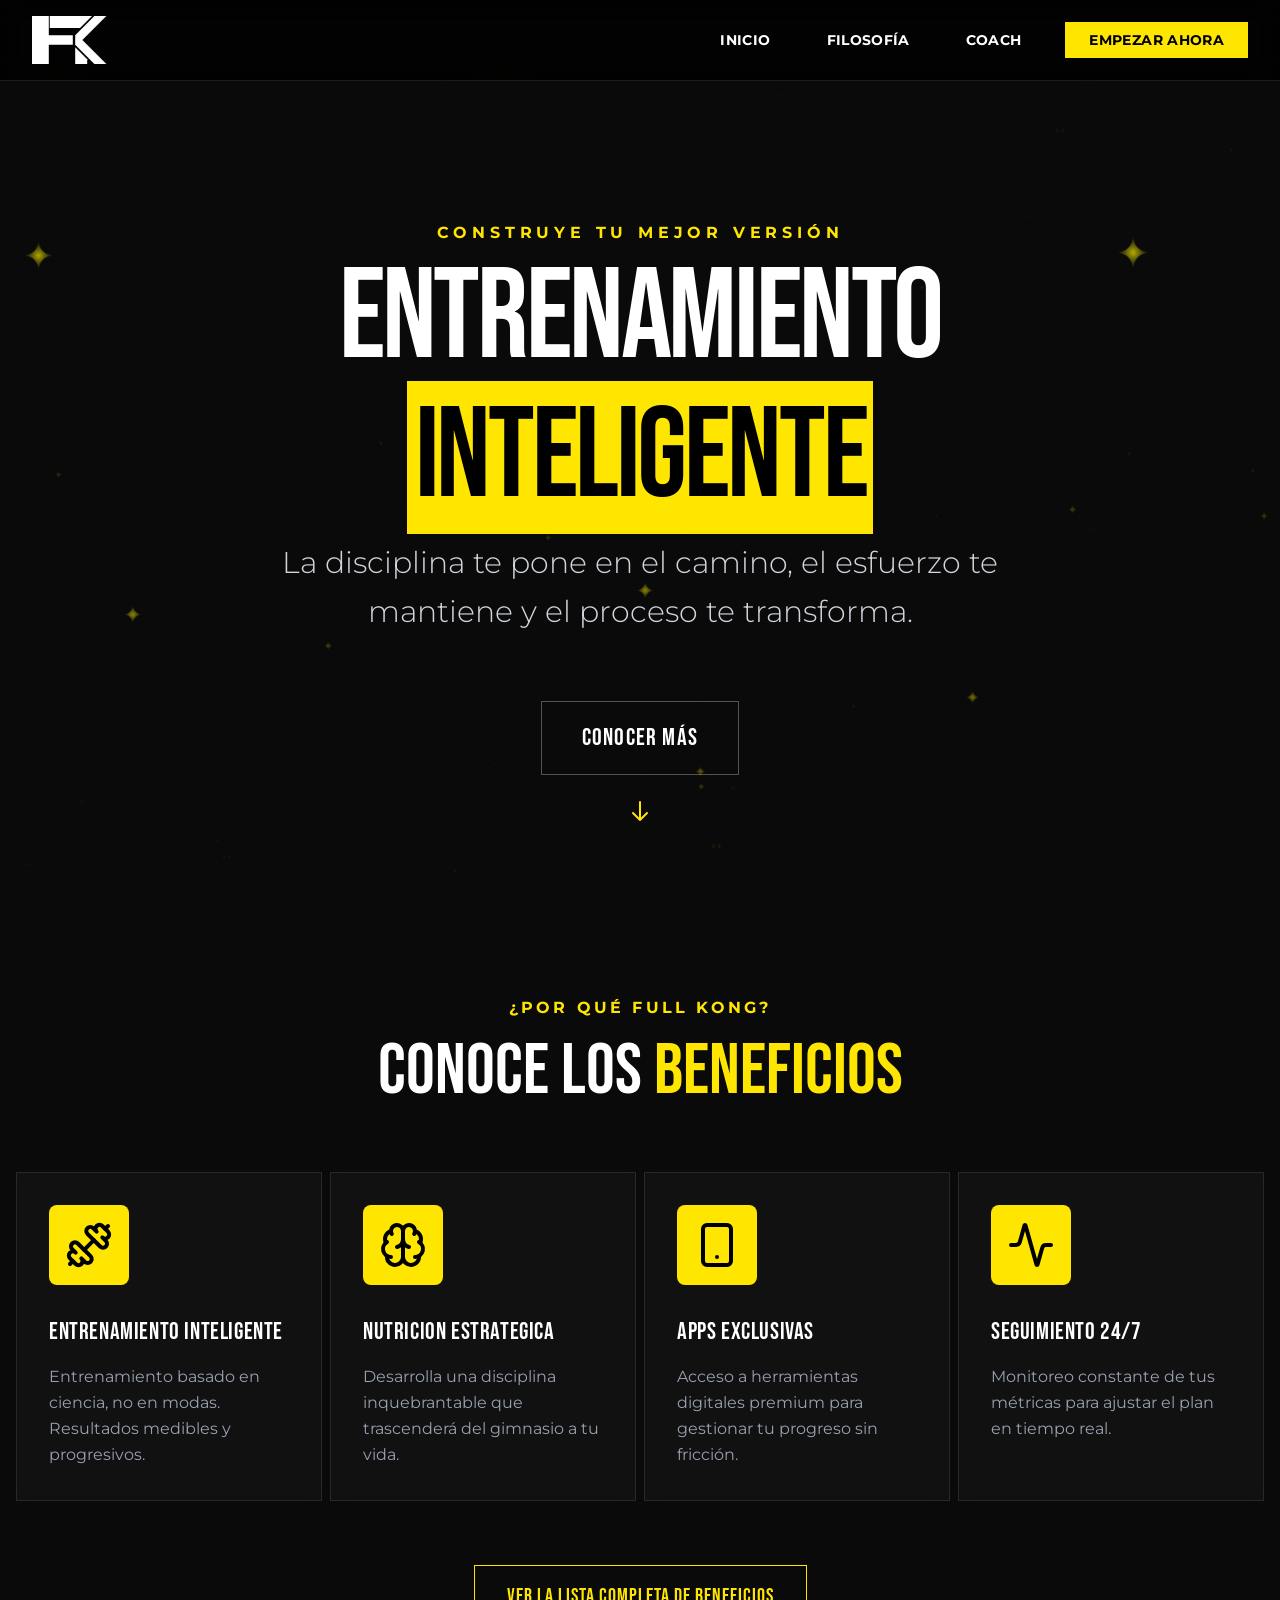
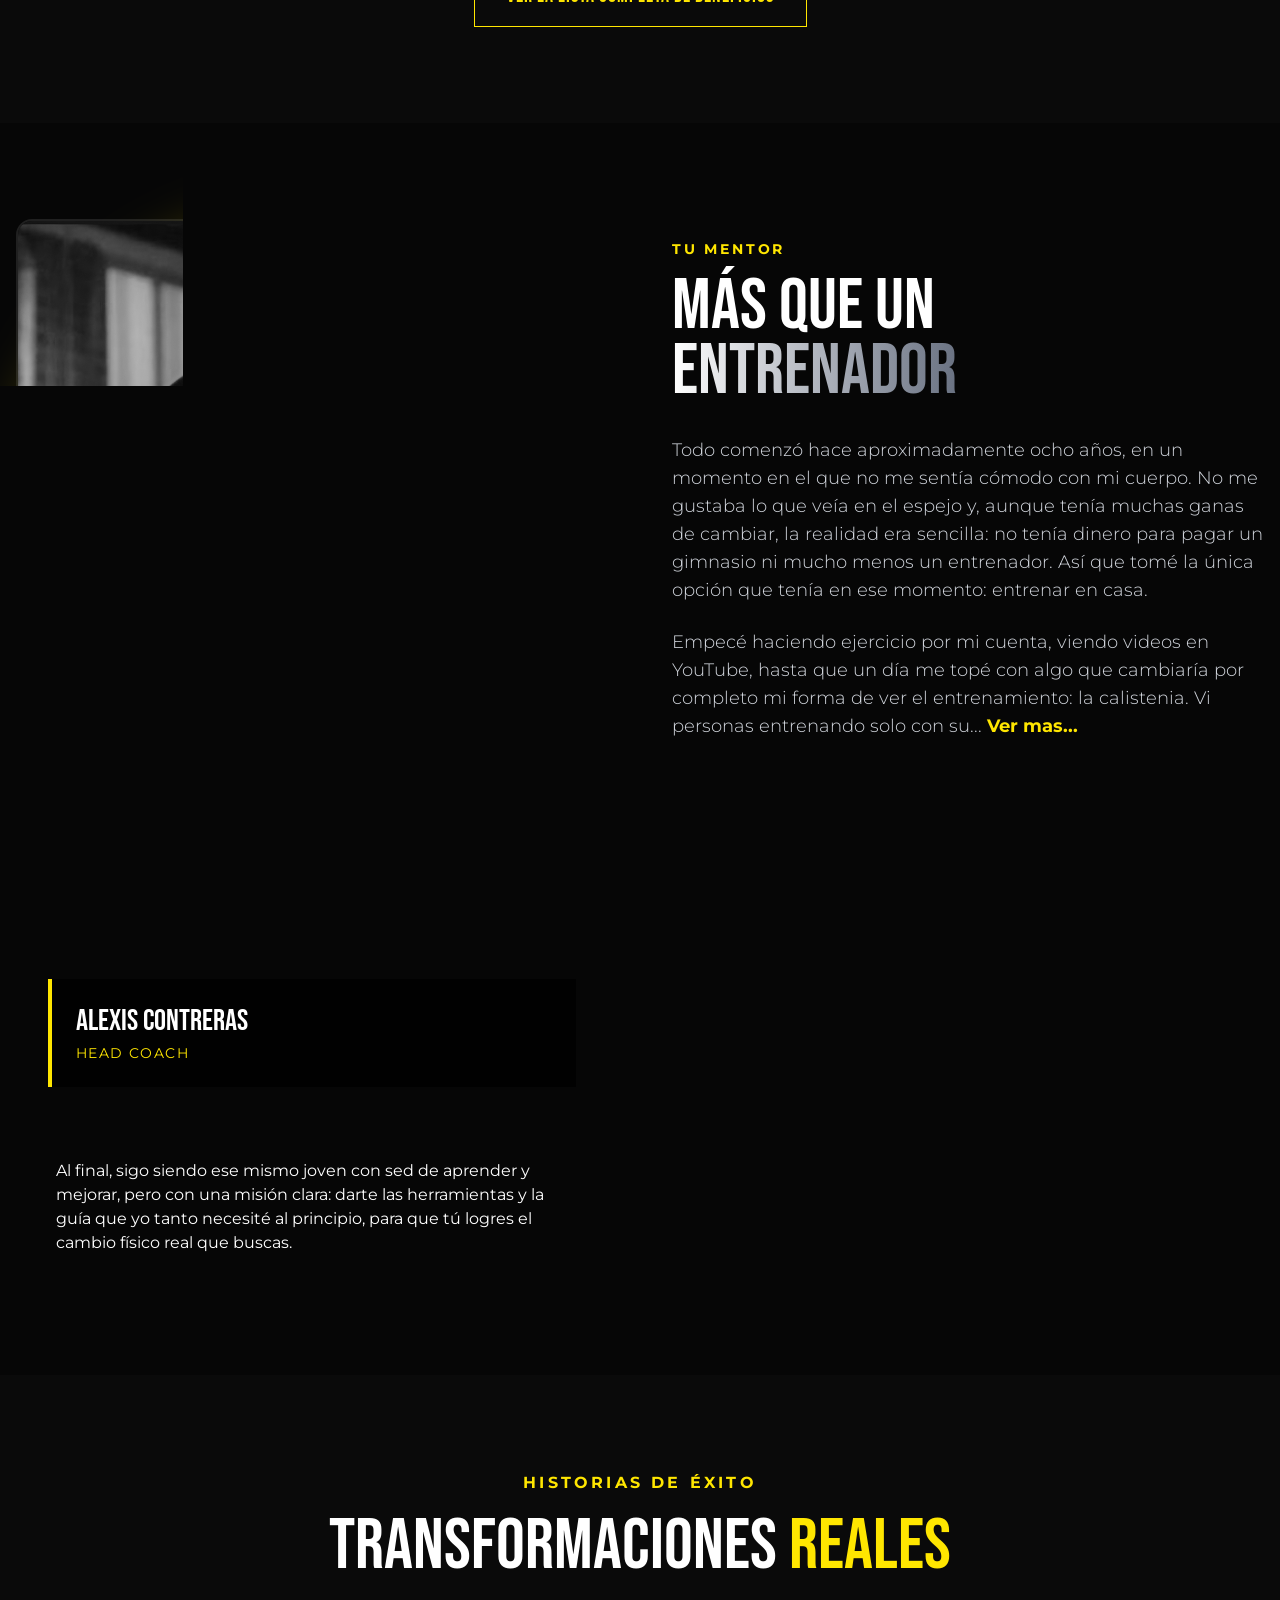
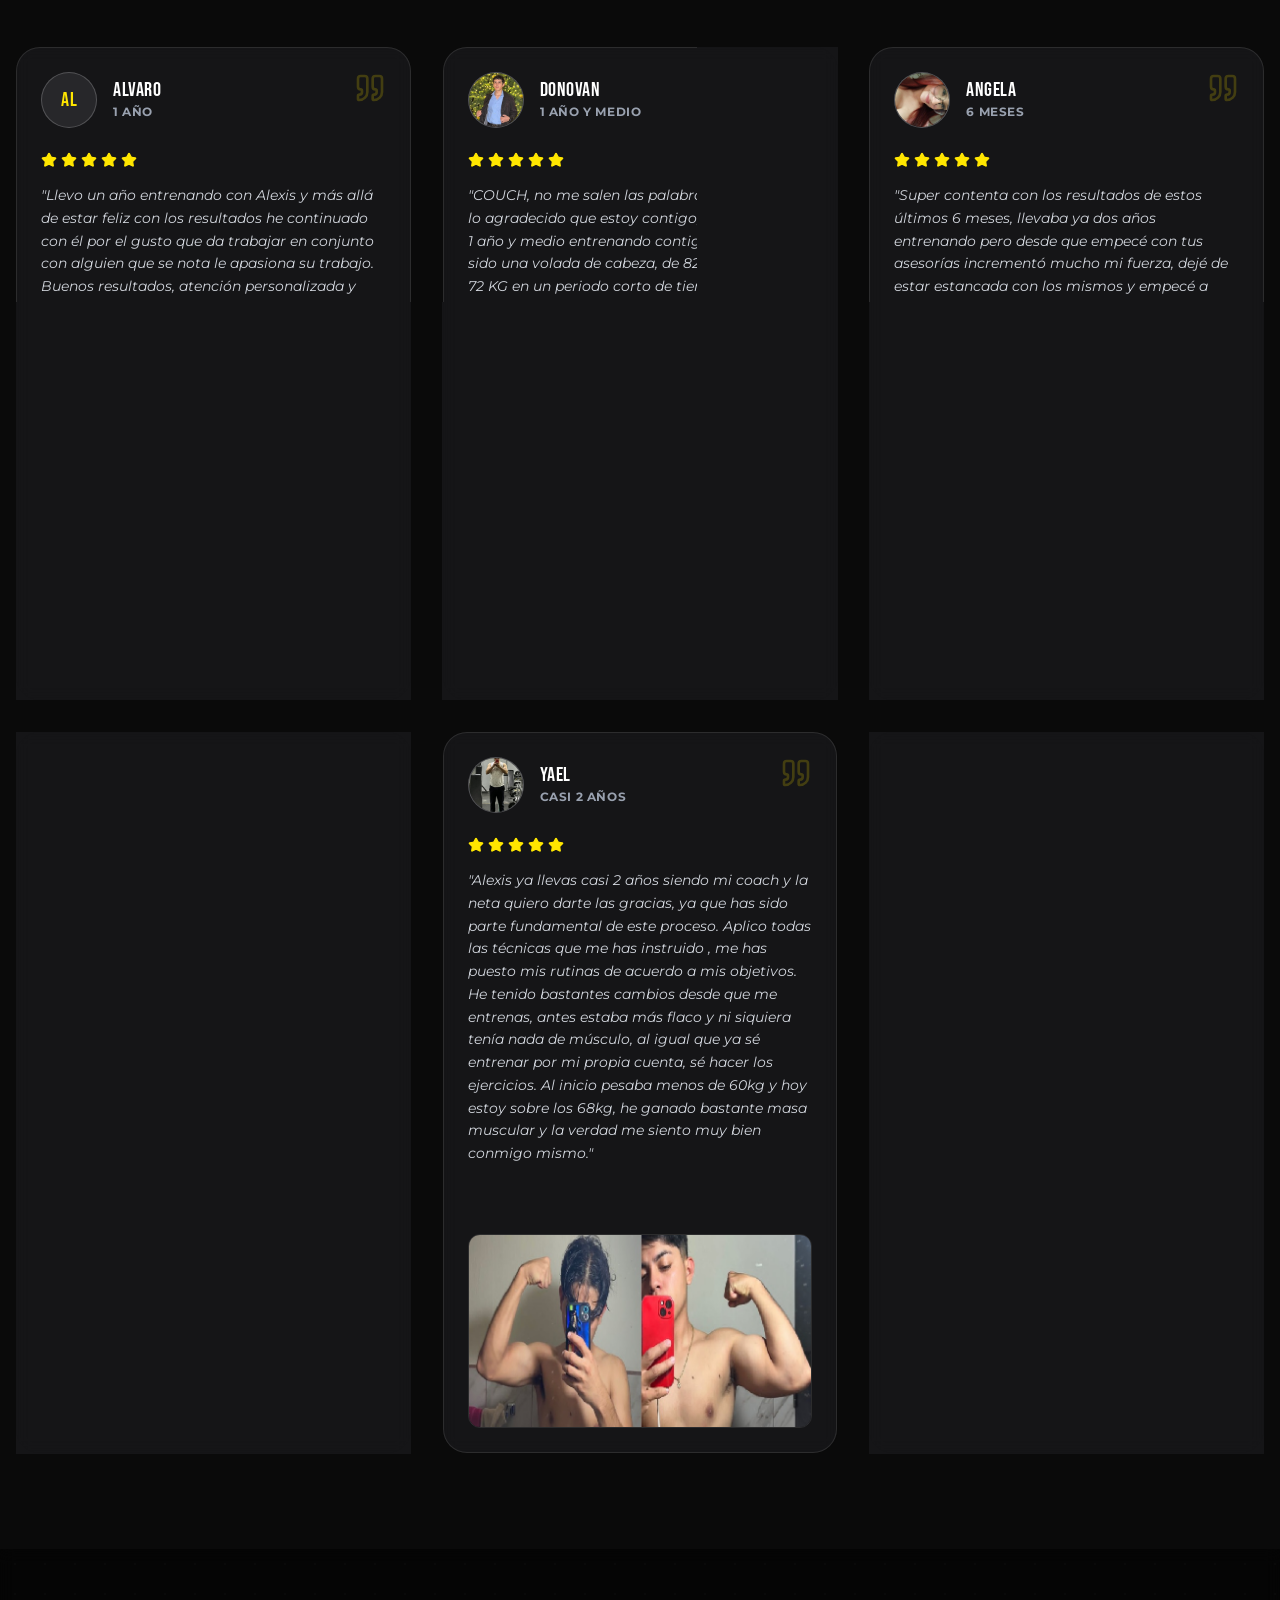
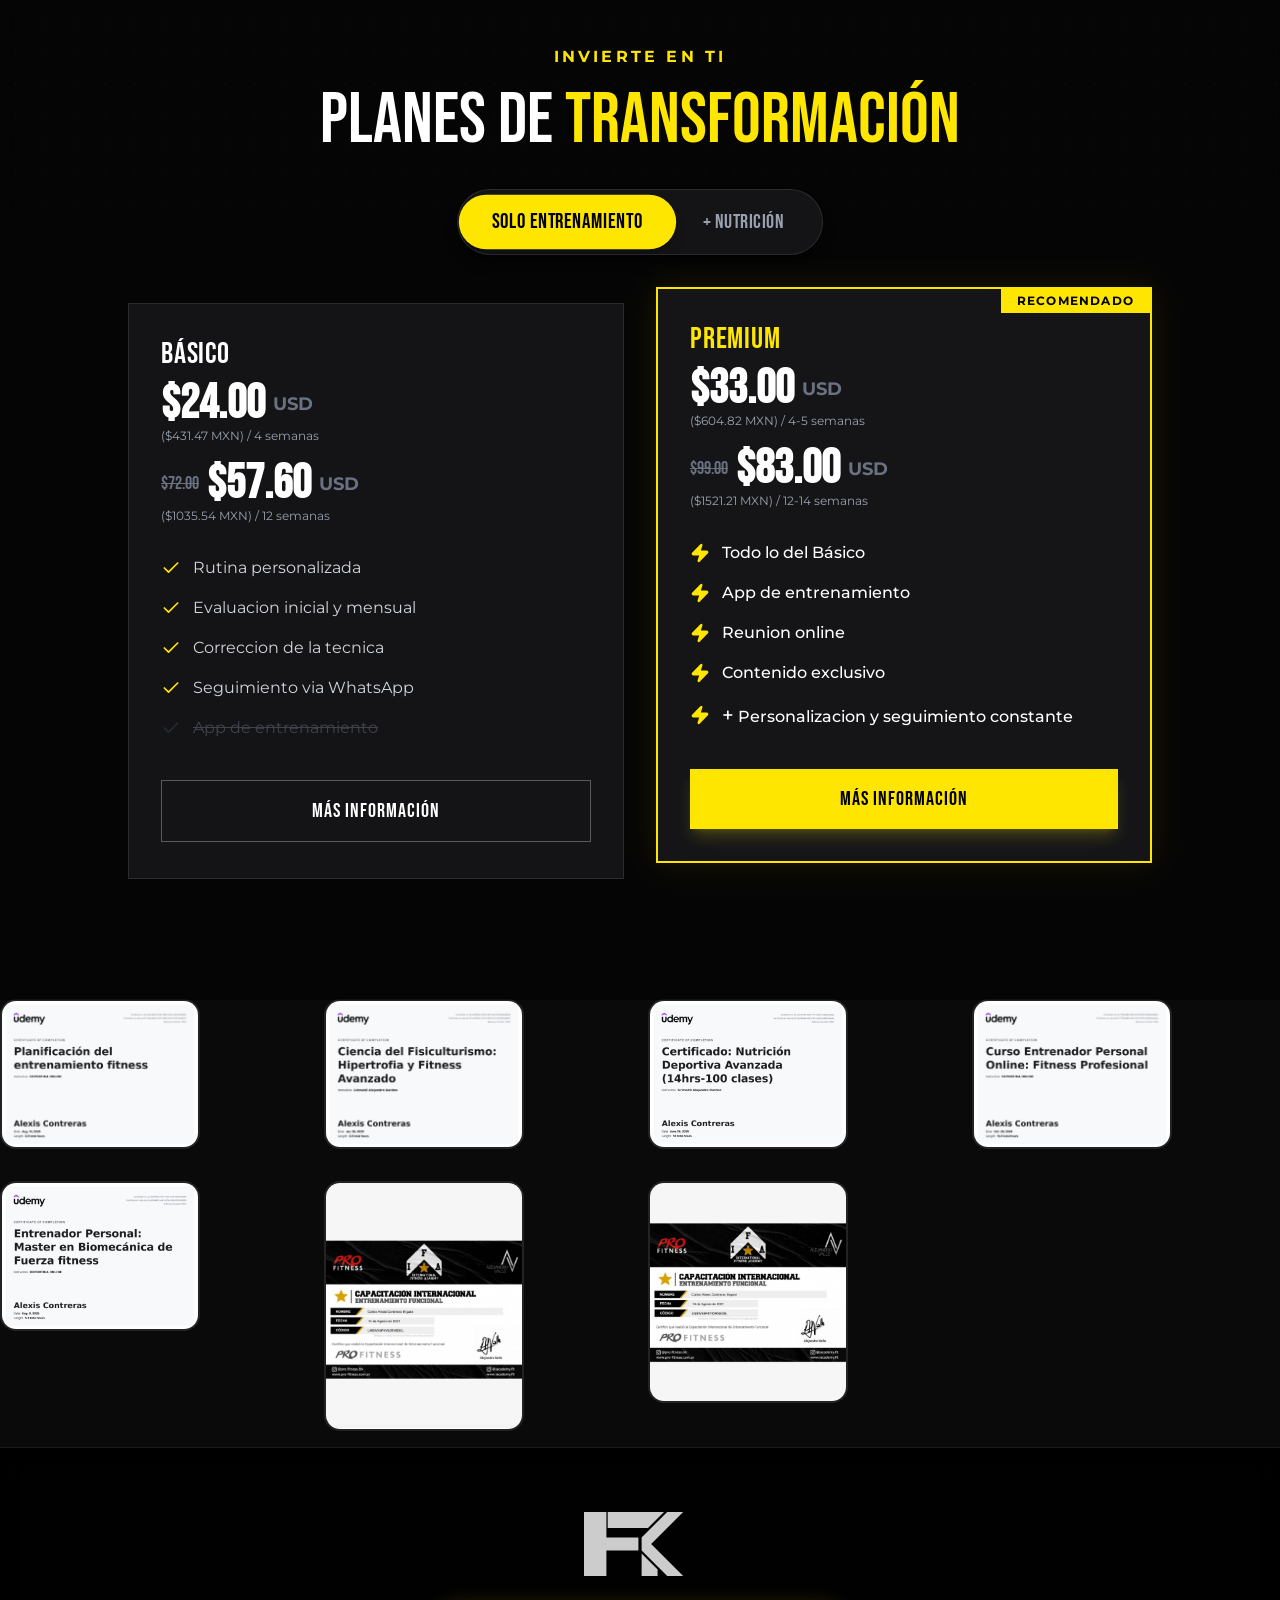
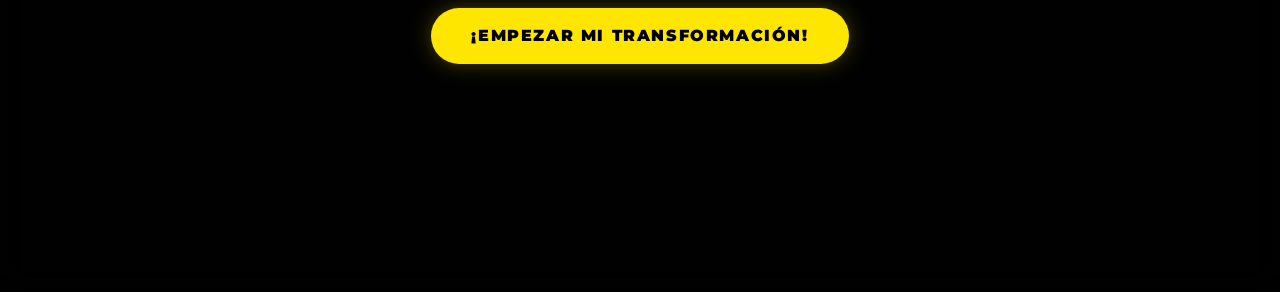
==== commit c3726217: "Add files via upload" ====
--- a/index.html
+++ b/index.html
@@ -10,8 +10,8 @@
     <link rel="preconnect" href="https://fonts.googleapis.com">
     <link rel="preconnect" href="https://fonts.gstatic.com" crossorigin>
     <link href="https://fonts.googleapis.com/css2?family=Bebas+Neue&family=Montserrat:wght@300;400;500;700;900&display=swap" rel="stylesheet">
-    <script type="module" crossorigin src="./assets/index-BqilhJXE.js"></script>
-    <link rel="stylesheet" crossorigin href="./assets/index-H7btk8HV.css">
+    <script type="module" crossorigin src="/assets/index-CTP6Zdea.js"></script>
+    <link rel="stylesheet" crossorigin href="/assets/index-H7btk8HV.css">
   </head>
   <body>
     <div id="root"></div>
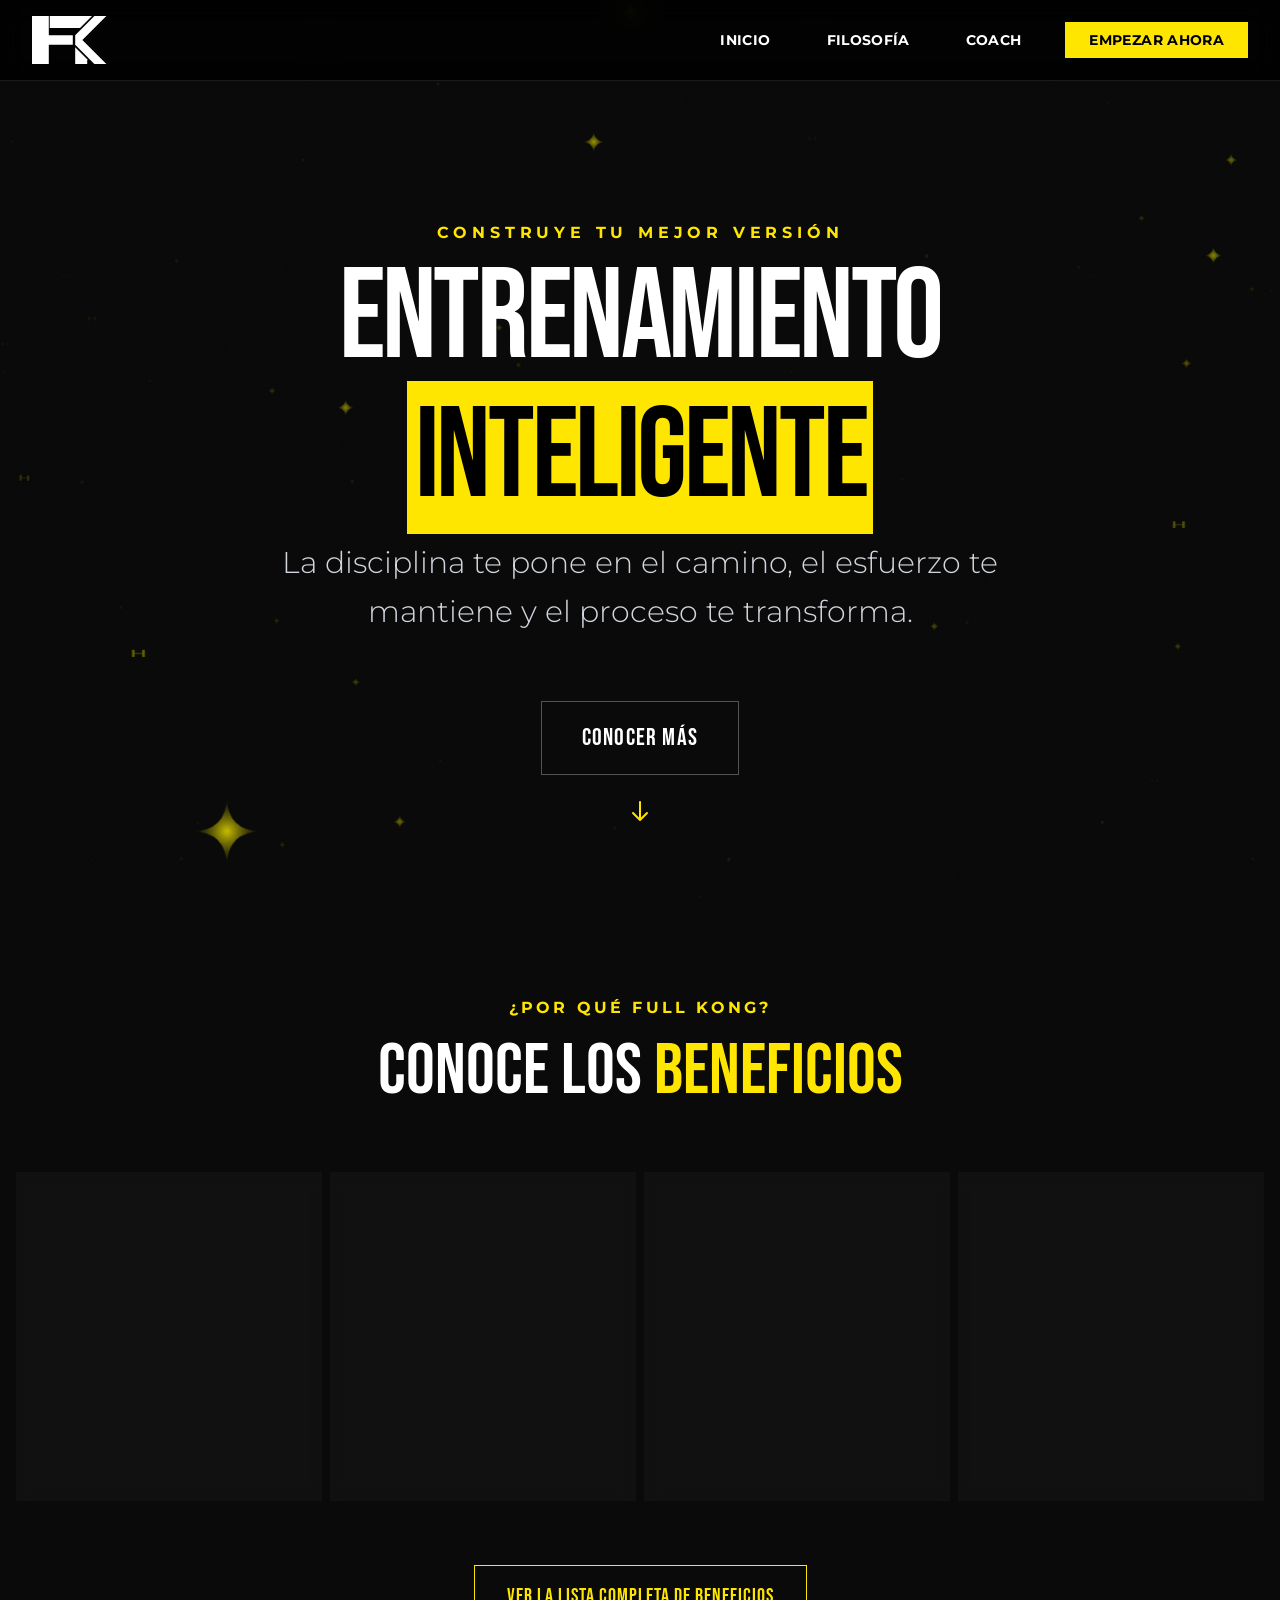
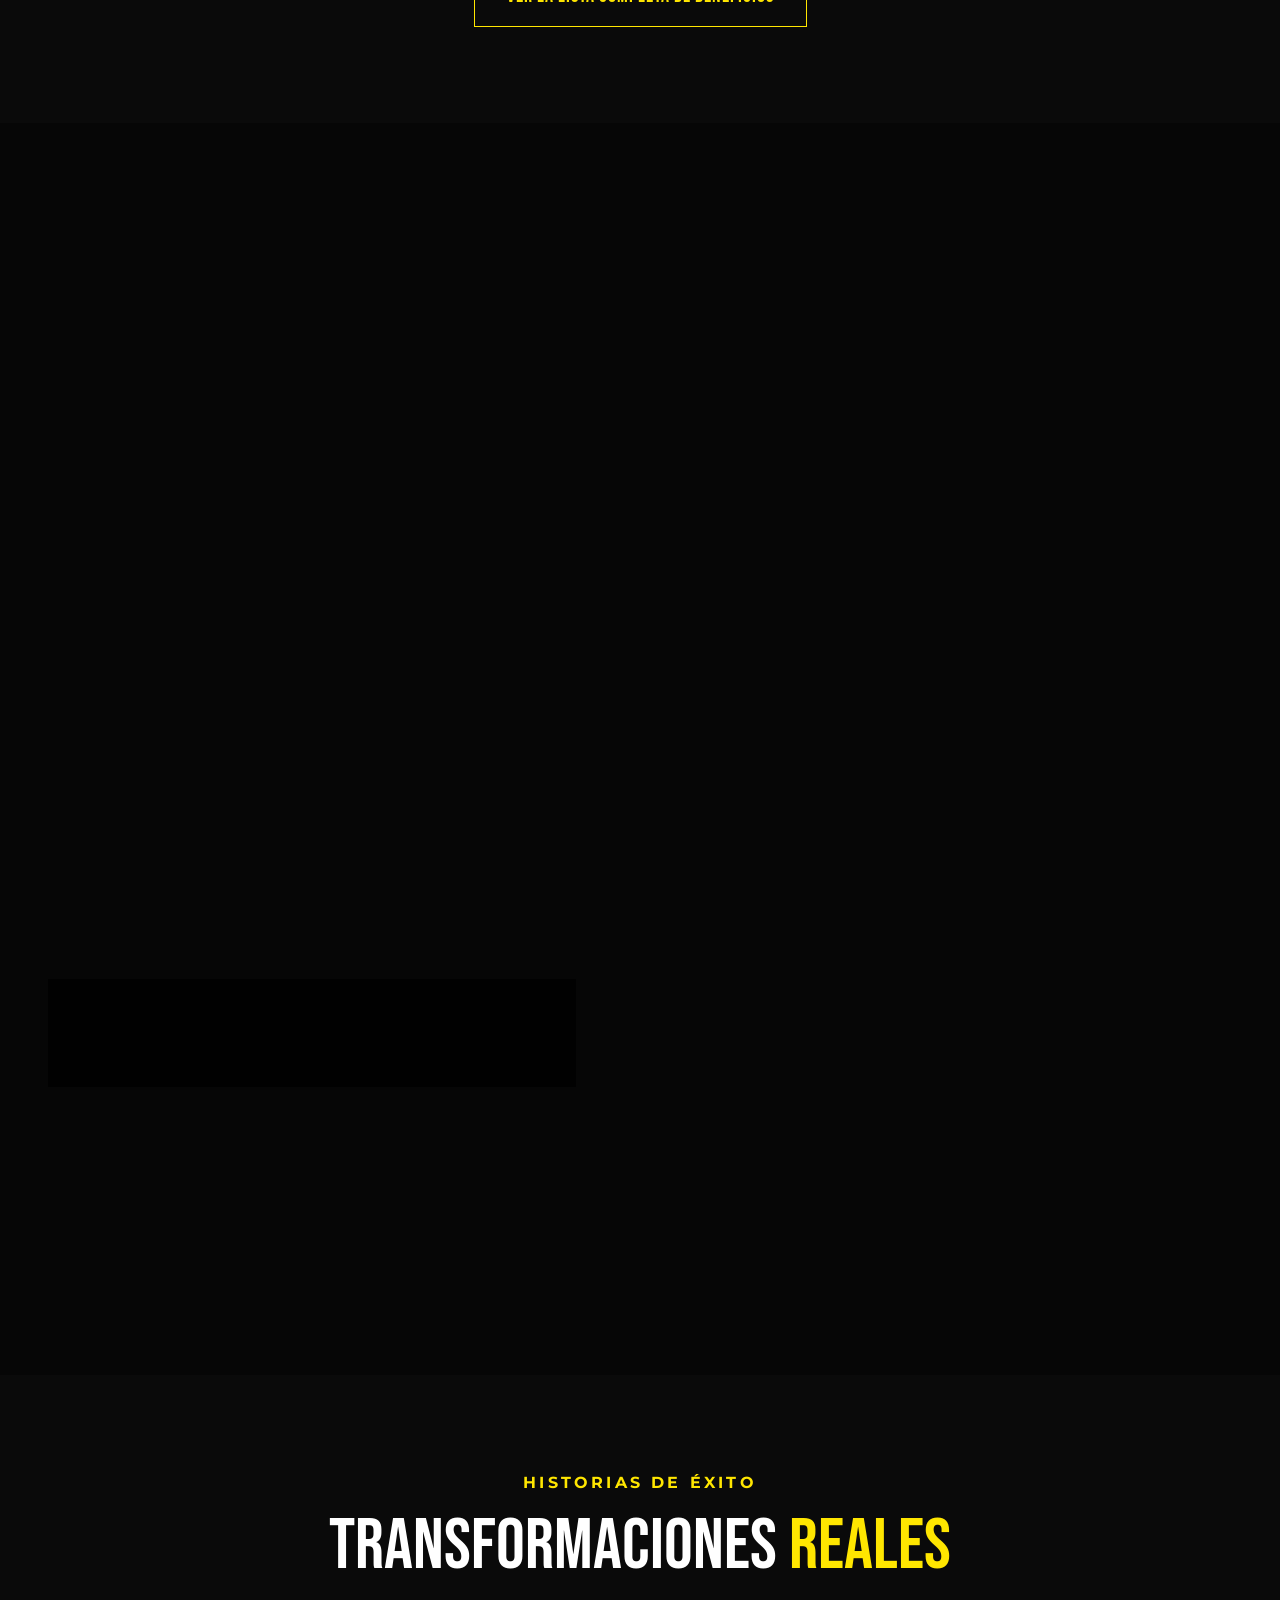
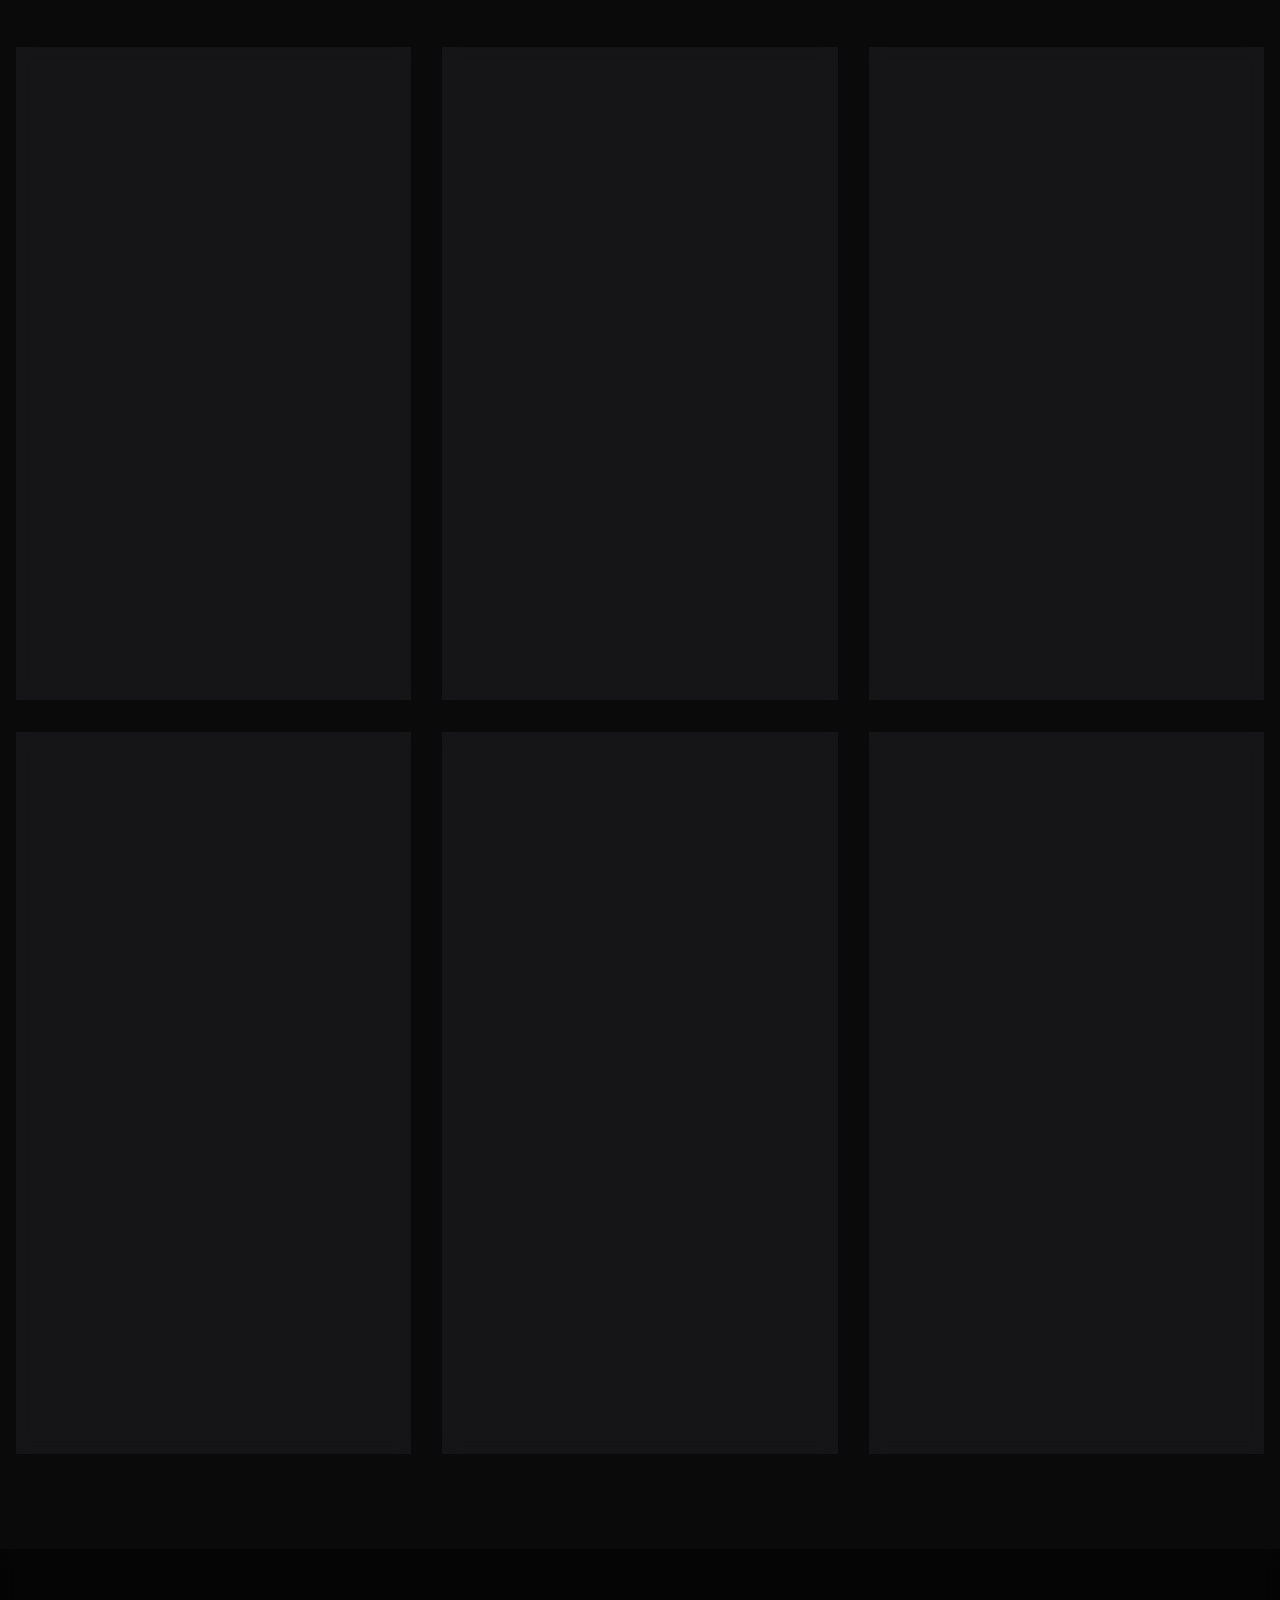
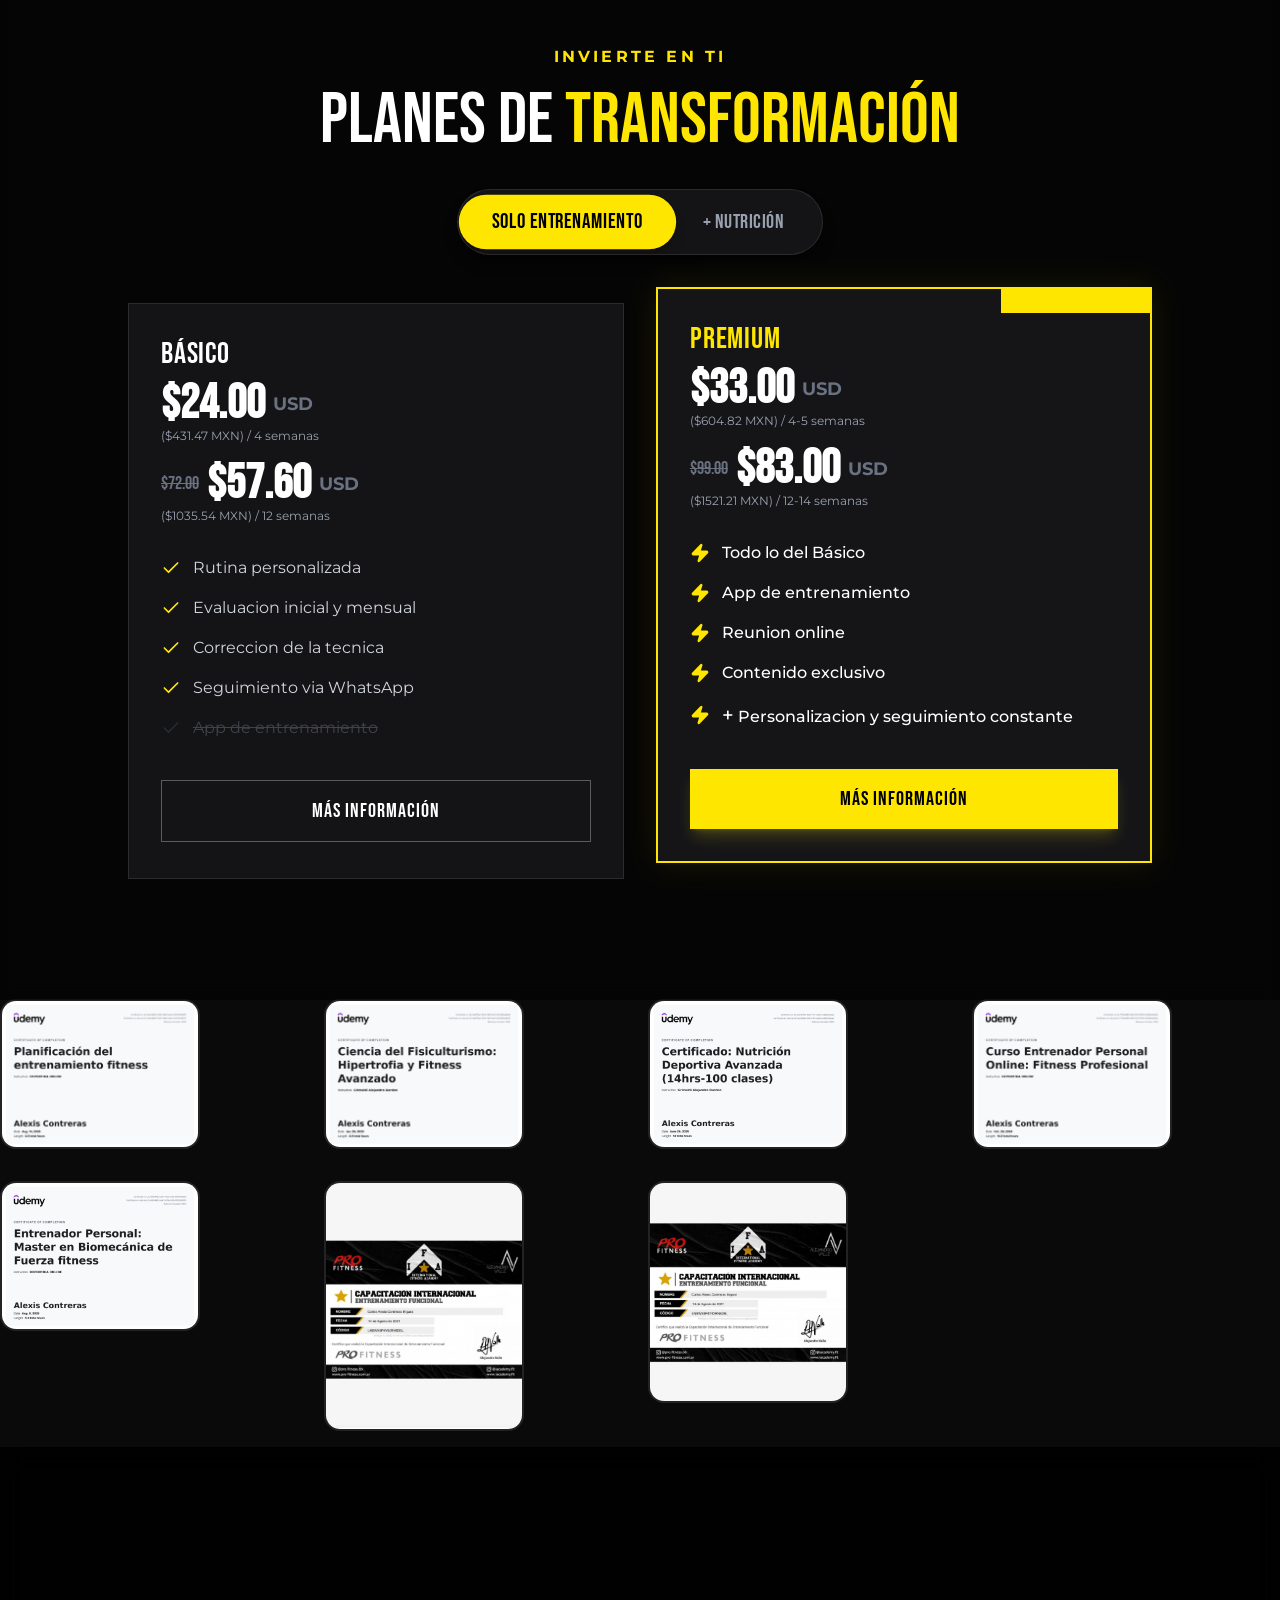
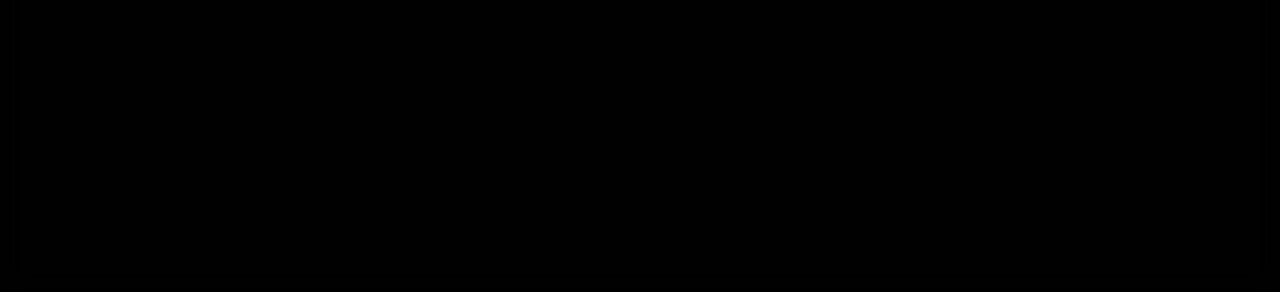
==== commit 9fec835c: "Update index.html" ====
--- a/index.html
+++ b/index.html
@@ -10,8 +10,8 @@
     <link rel="preconnect" href="https://fonts.googleapis.com">
     <link rel="preconnect" href="https://fonts.gstatic.com" crossorigin>
     <link href="https://fonts.googleapis.com/css2?family=Bebas+Neue&family=Montserrat:wght@300;400;500;700;900&display=swap" rel="stylesheet">
-    <script type="module" crossorigin src="/assets/index-CTP6Zdea.js"></script>
-    <link rel="stylesheet" crossorigin href="/assets/index-H7btk8HV.css">
+    <script type="module" crossorigin src="./assets/index-CTP6Zdea.js"></script>
+    <link rel="stylesheet" crossorigin href="./assets/index-H7btk8HV.css">
   </head>
   <body>
     <div id="root"></div>
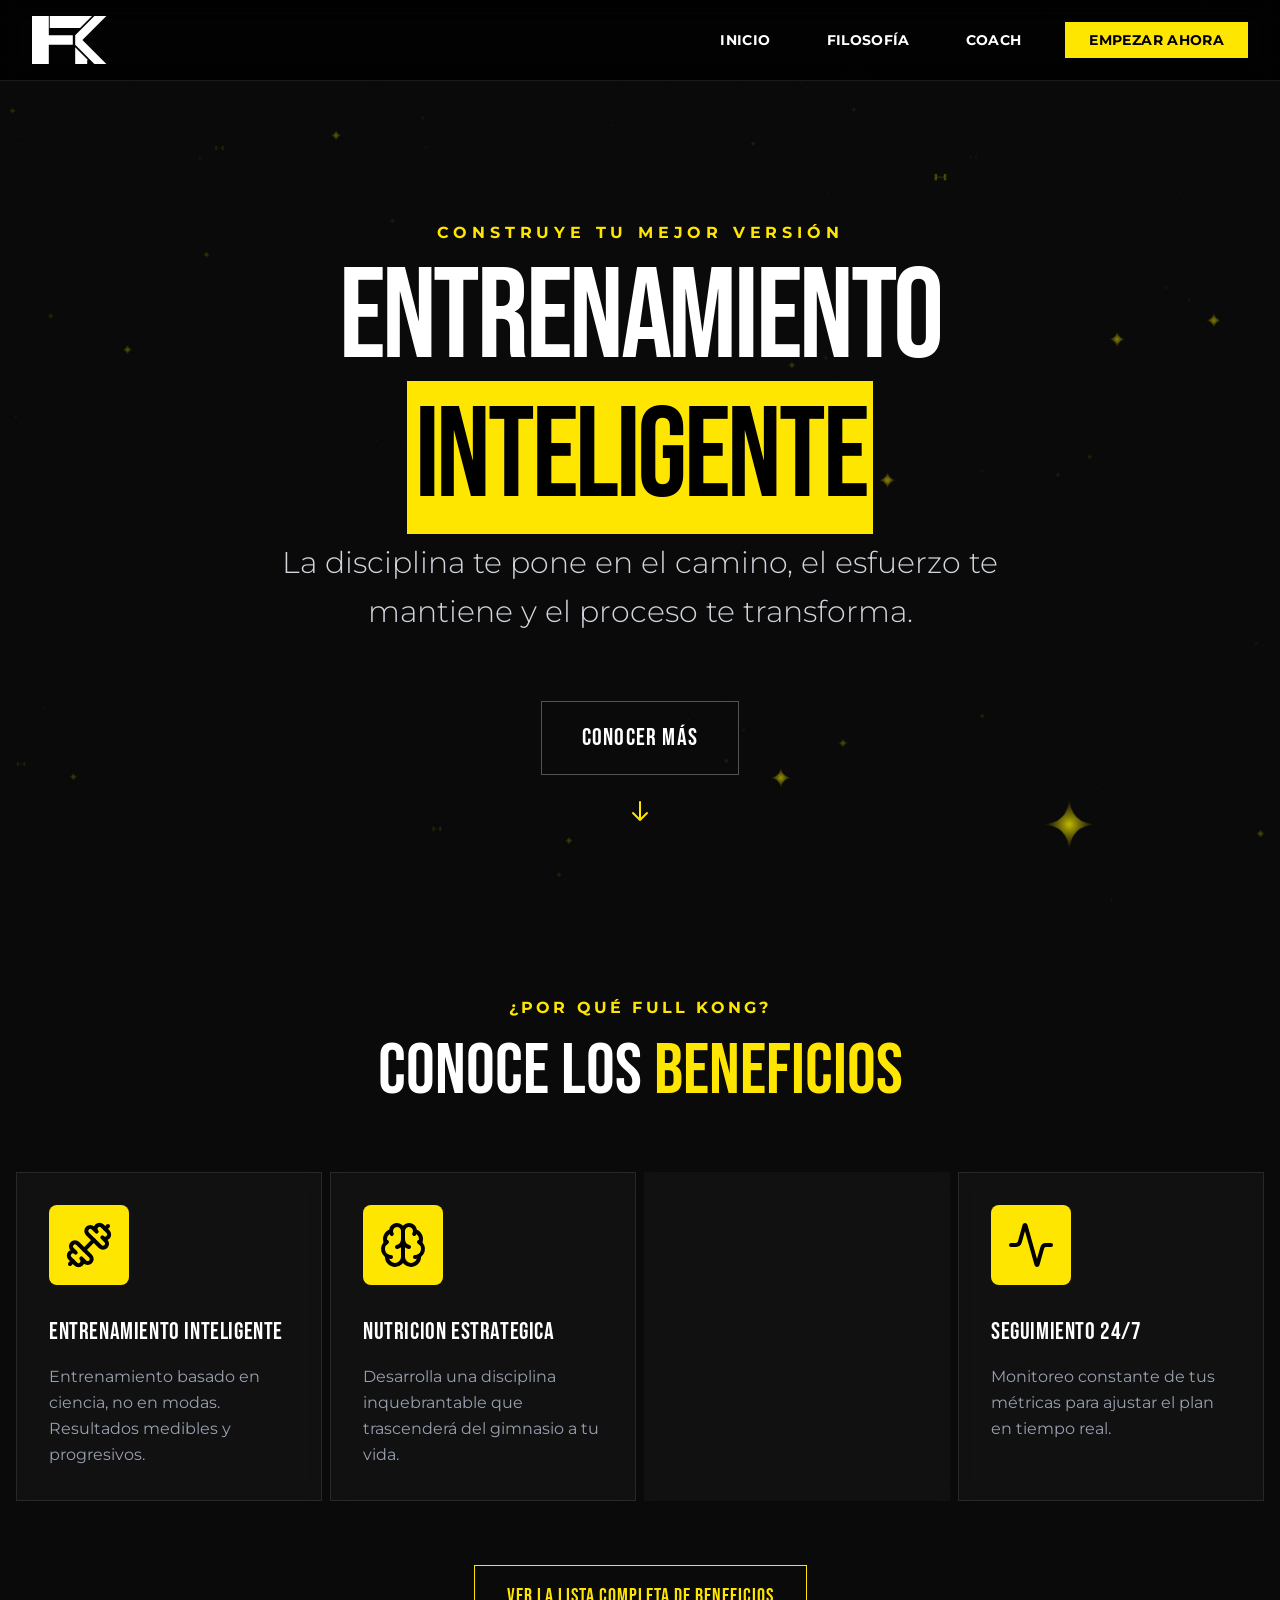
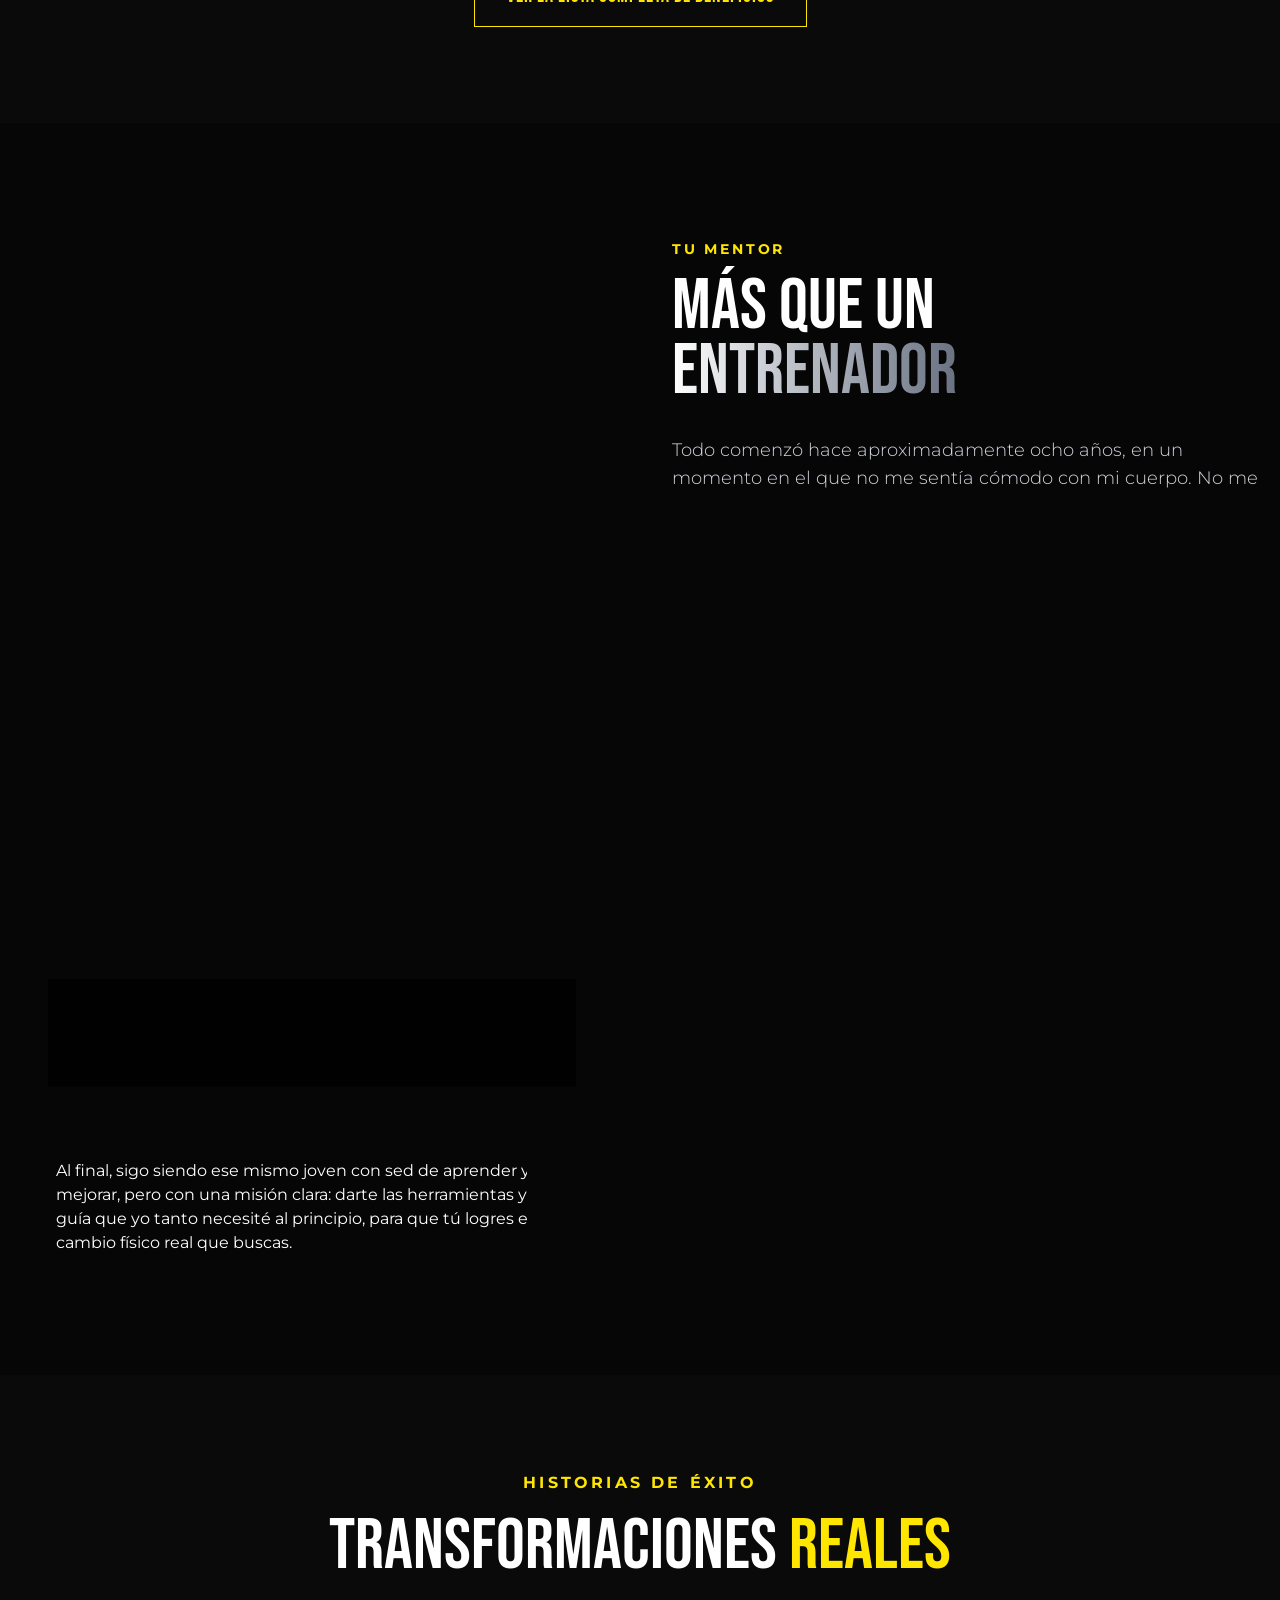
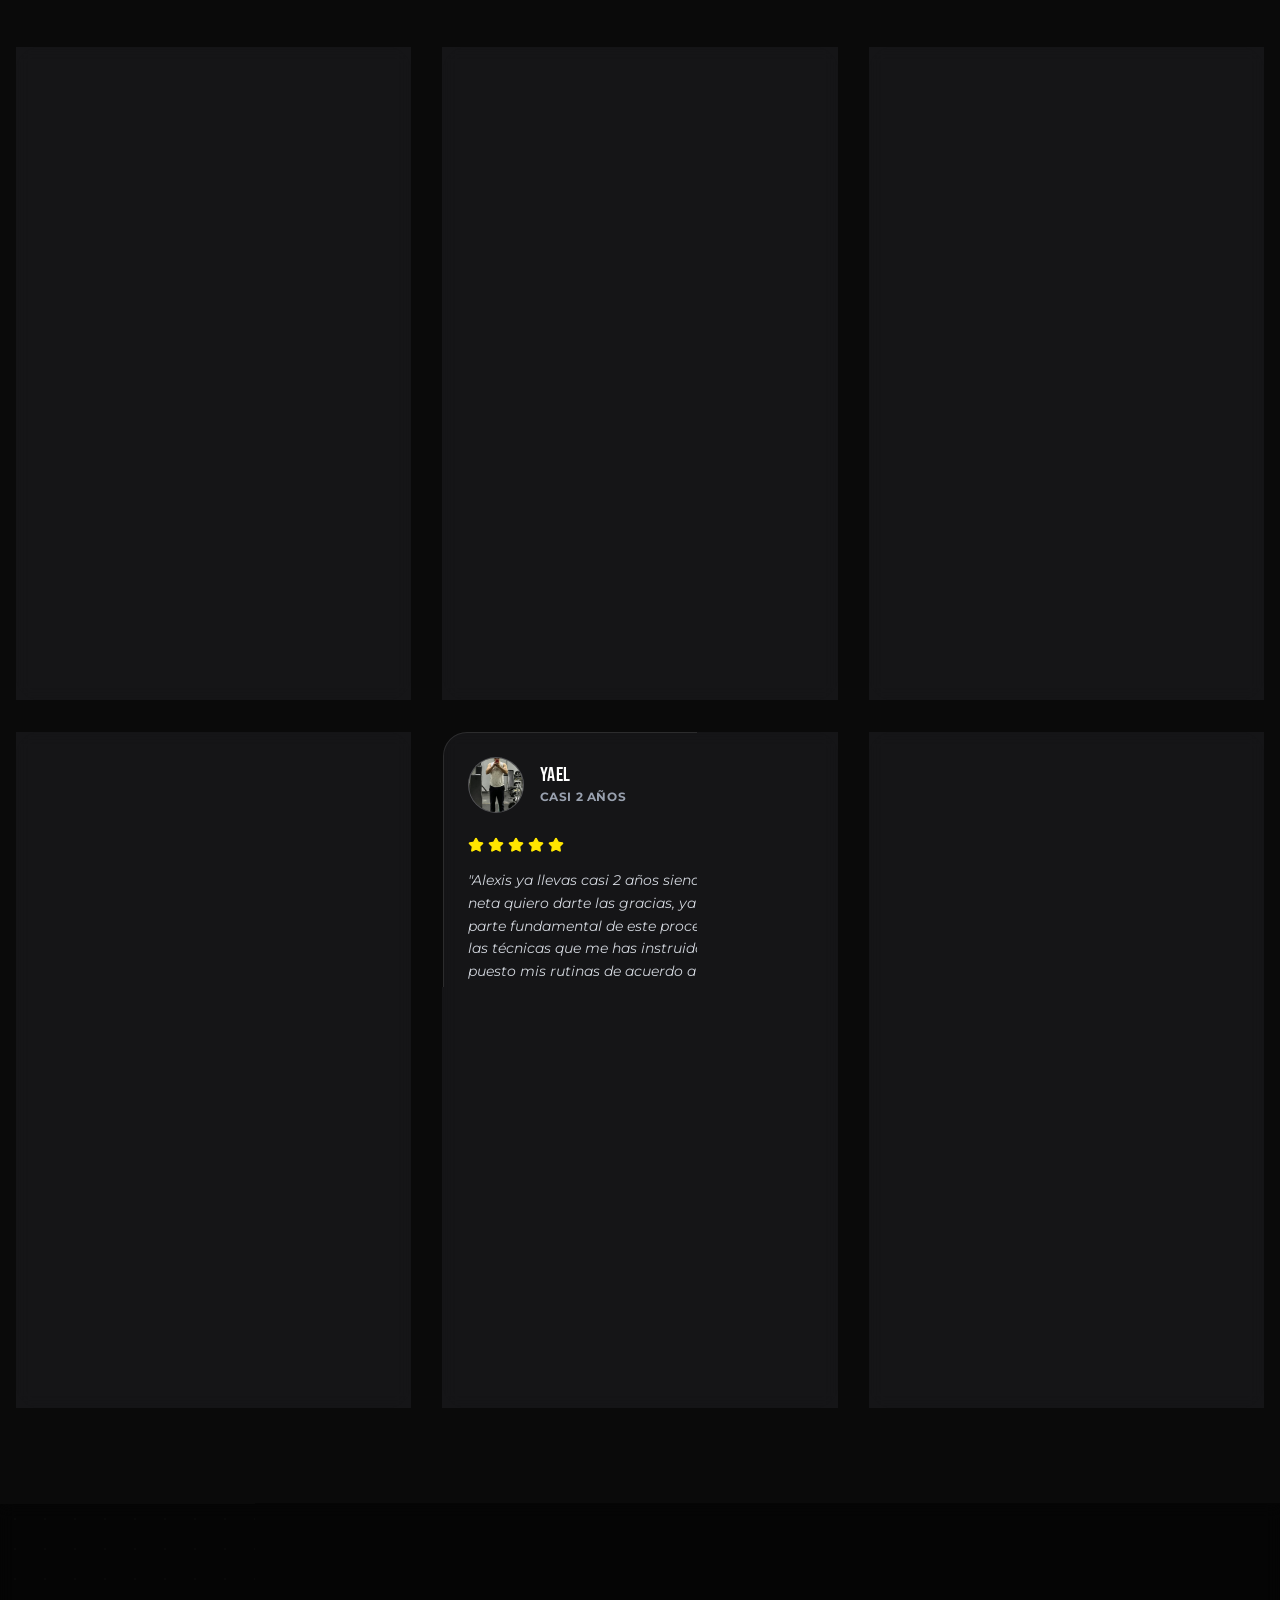
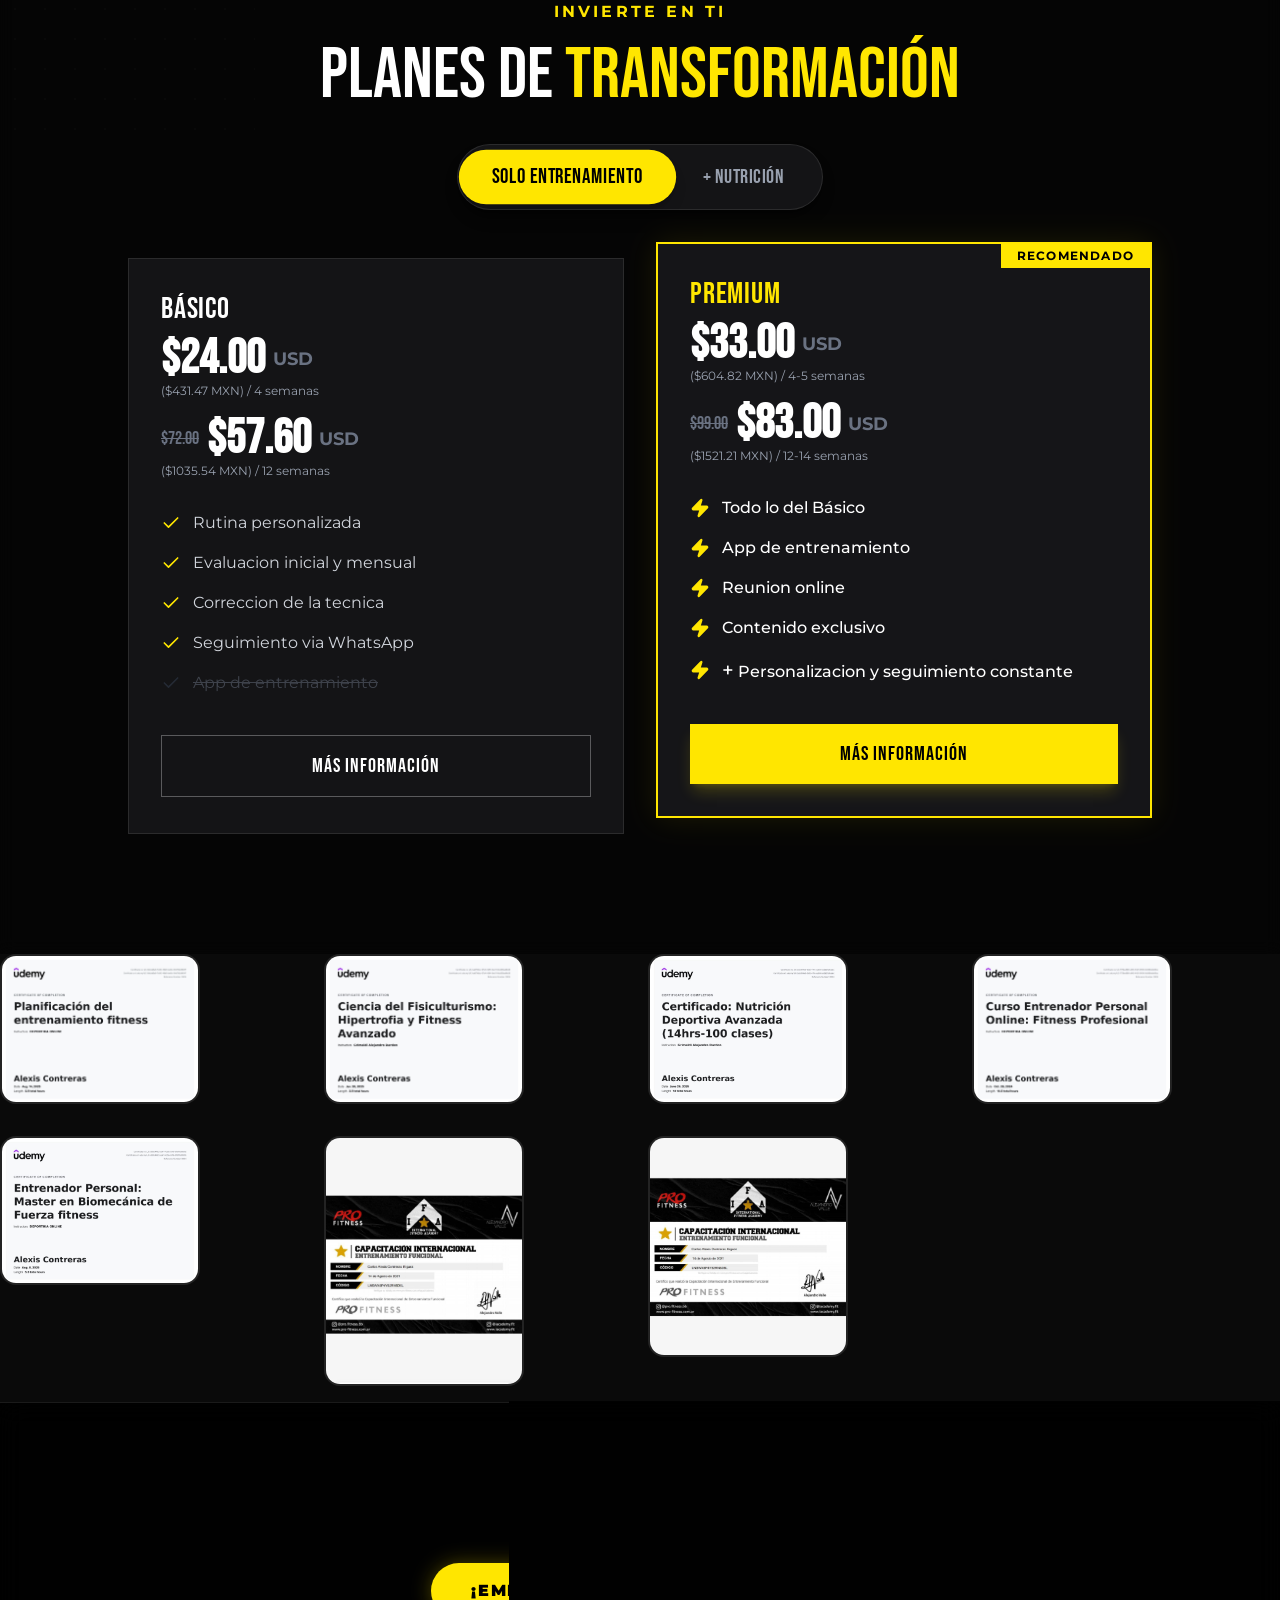
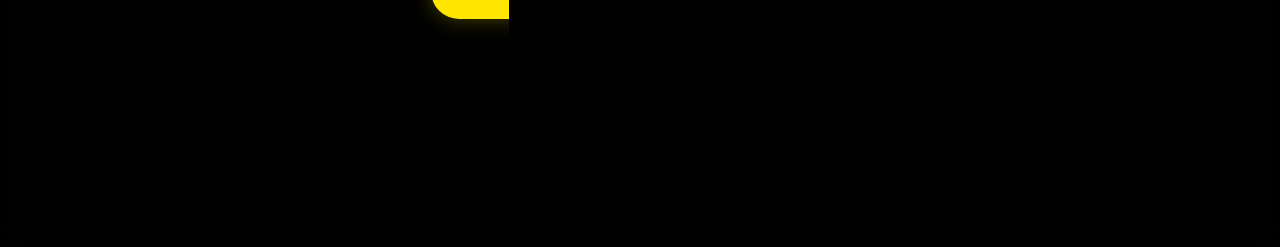
==== commit 92425ae5: "Update index.html" ====
--- a/index.html
+++ b/index.html
@@ -10,7 +10,7 @@
     <link rel="preconnect" href="https://fonts.googleapis.com">
     <link rel="preconnect" href="https://fonts.gstatic.com" crossorigin>
     <link href="https://fonts.googleapis.com/css2?family=Bebas+Neue&family=Montserrat:wght@300;400;500;700;900&display=swap" rel="stylesheet">
-    <script type="module" crossorigin src="./assets/index-CTP6Zdea.js"></script>
+    <script type="module" crossorigin src="./assets/index-CMVy17eg.js"></script>
     <link rel="stylesheet" crossorigin href="./assets/index-H7btk8HV.css">
   </head>
   <body>
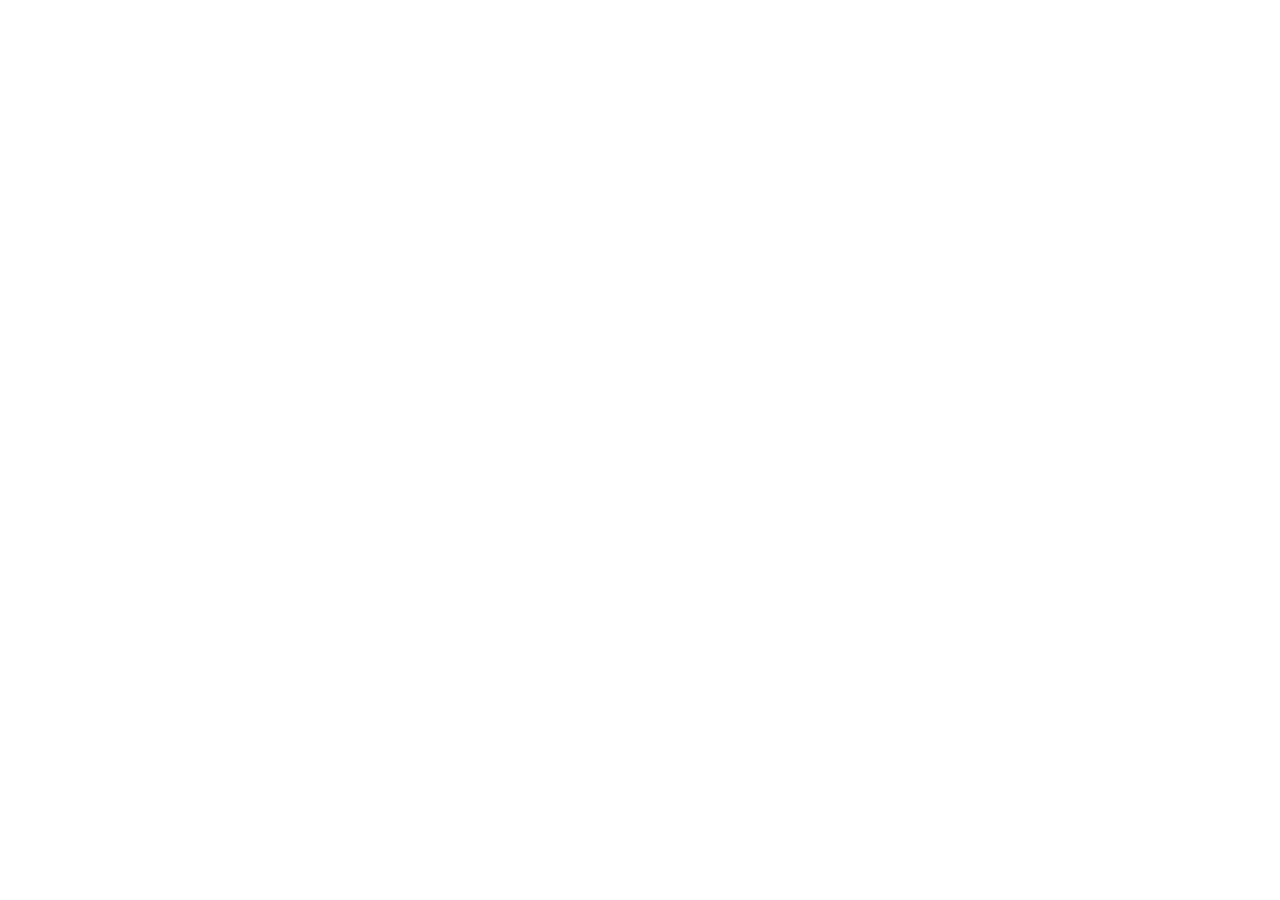
==== commit 45e16f0d: "Add files via upload" ====
--- a/index.html
+++ b/index.html
@@ -10,8 +10,8 @@
     <link rel="preconnect" href="https://fonts.googleapis.com">
     <link rel="preconnect" href="https://fonts.gstatic.com" crossorigin>
     <link href="https://fonts.googleapis.com/css2?family=Bebas+Neue&family=Montserrat:wght@300;400;500;700;900&display=swap" rel="stylesheet">
-    <script type="module" crossorigin src="./assets/index-CMVy17eg.js"></script>
-    <link rel="stylesheet" crossorigin href="./assets/index-H7btk8HV.css">
+    <script type="module" crossorigin src="/assets/index-DS8a17cS.js"></script>
+    <link rel="stylesheet" crossorigin href="/assets/index-Cq_0RInJ.css">
   </head>
   <body>
     <div id="root"></div>
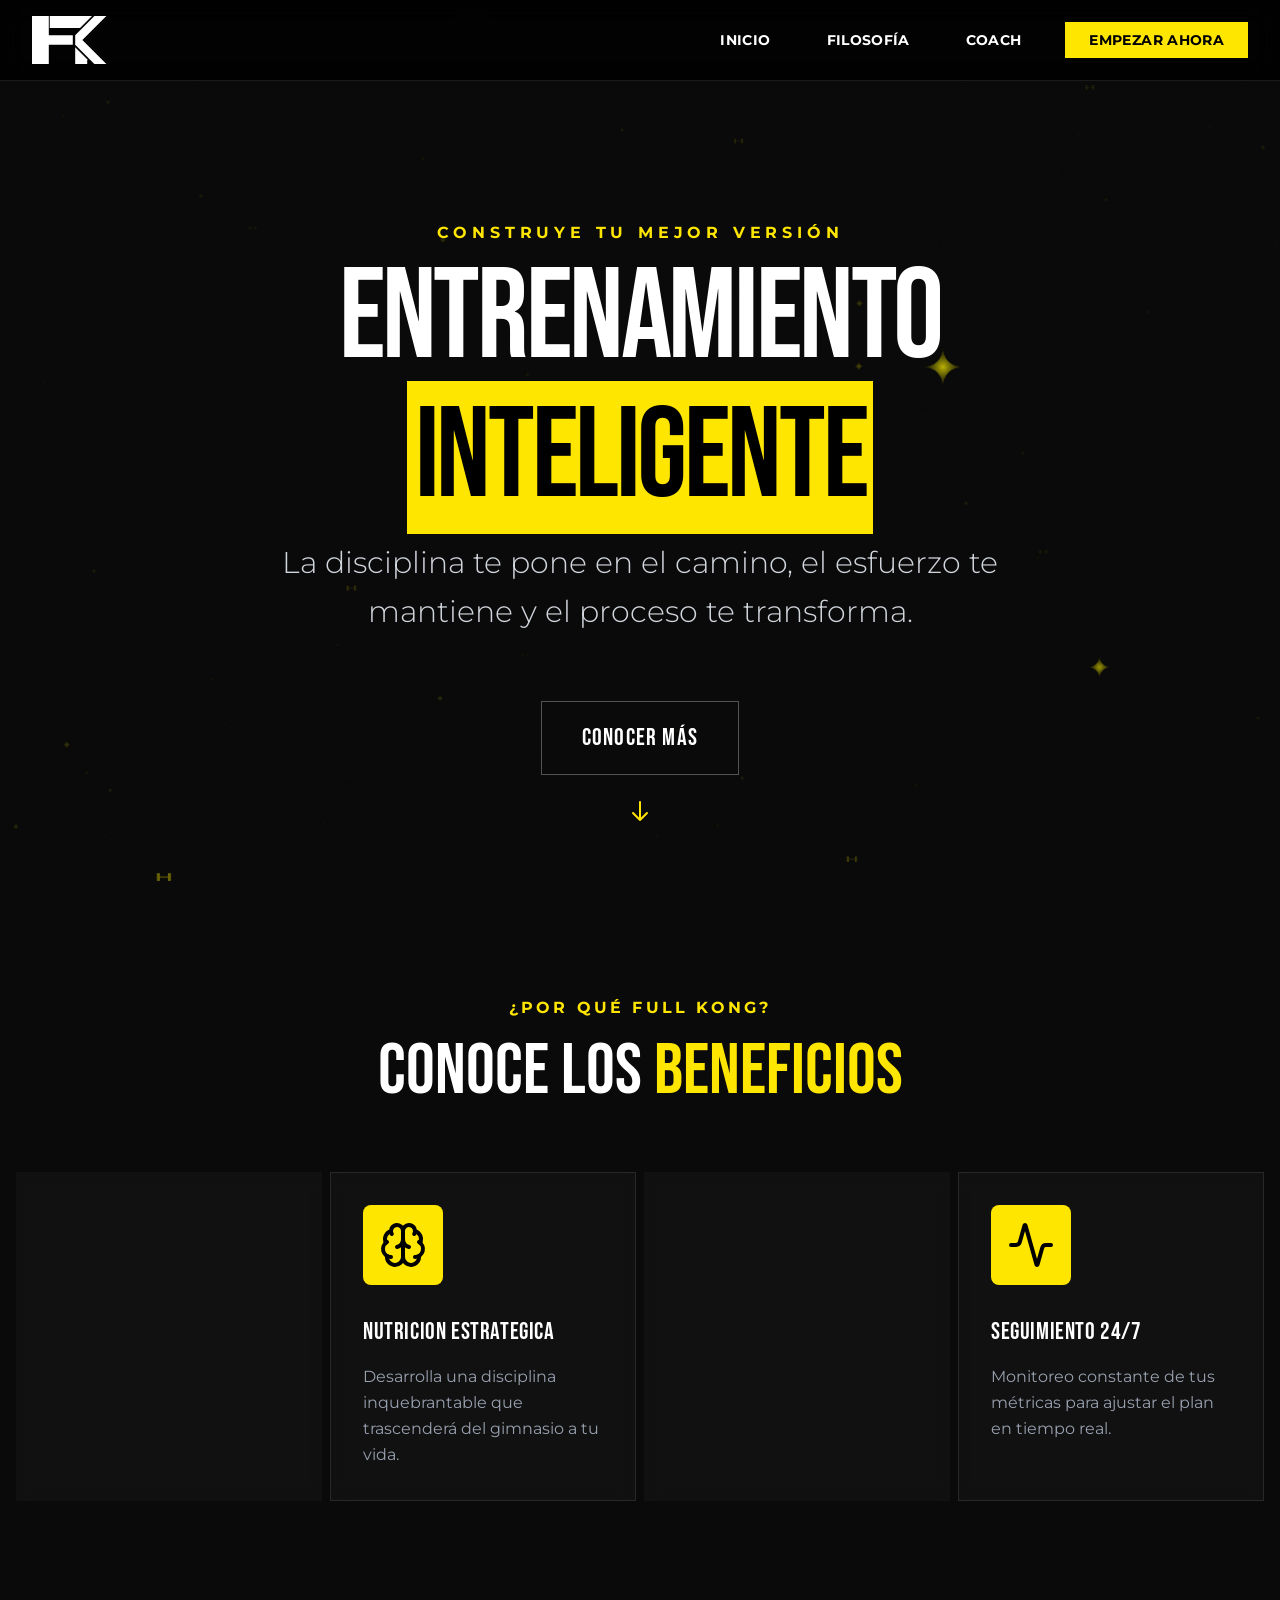
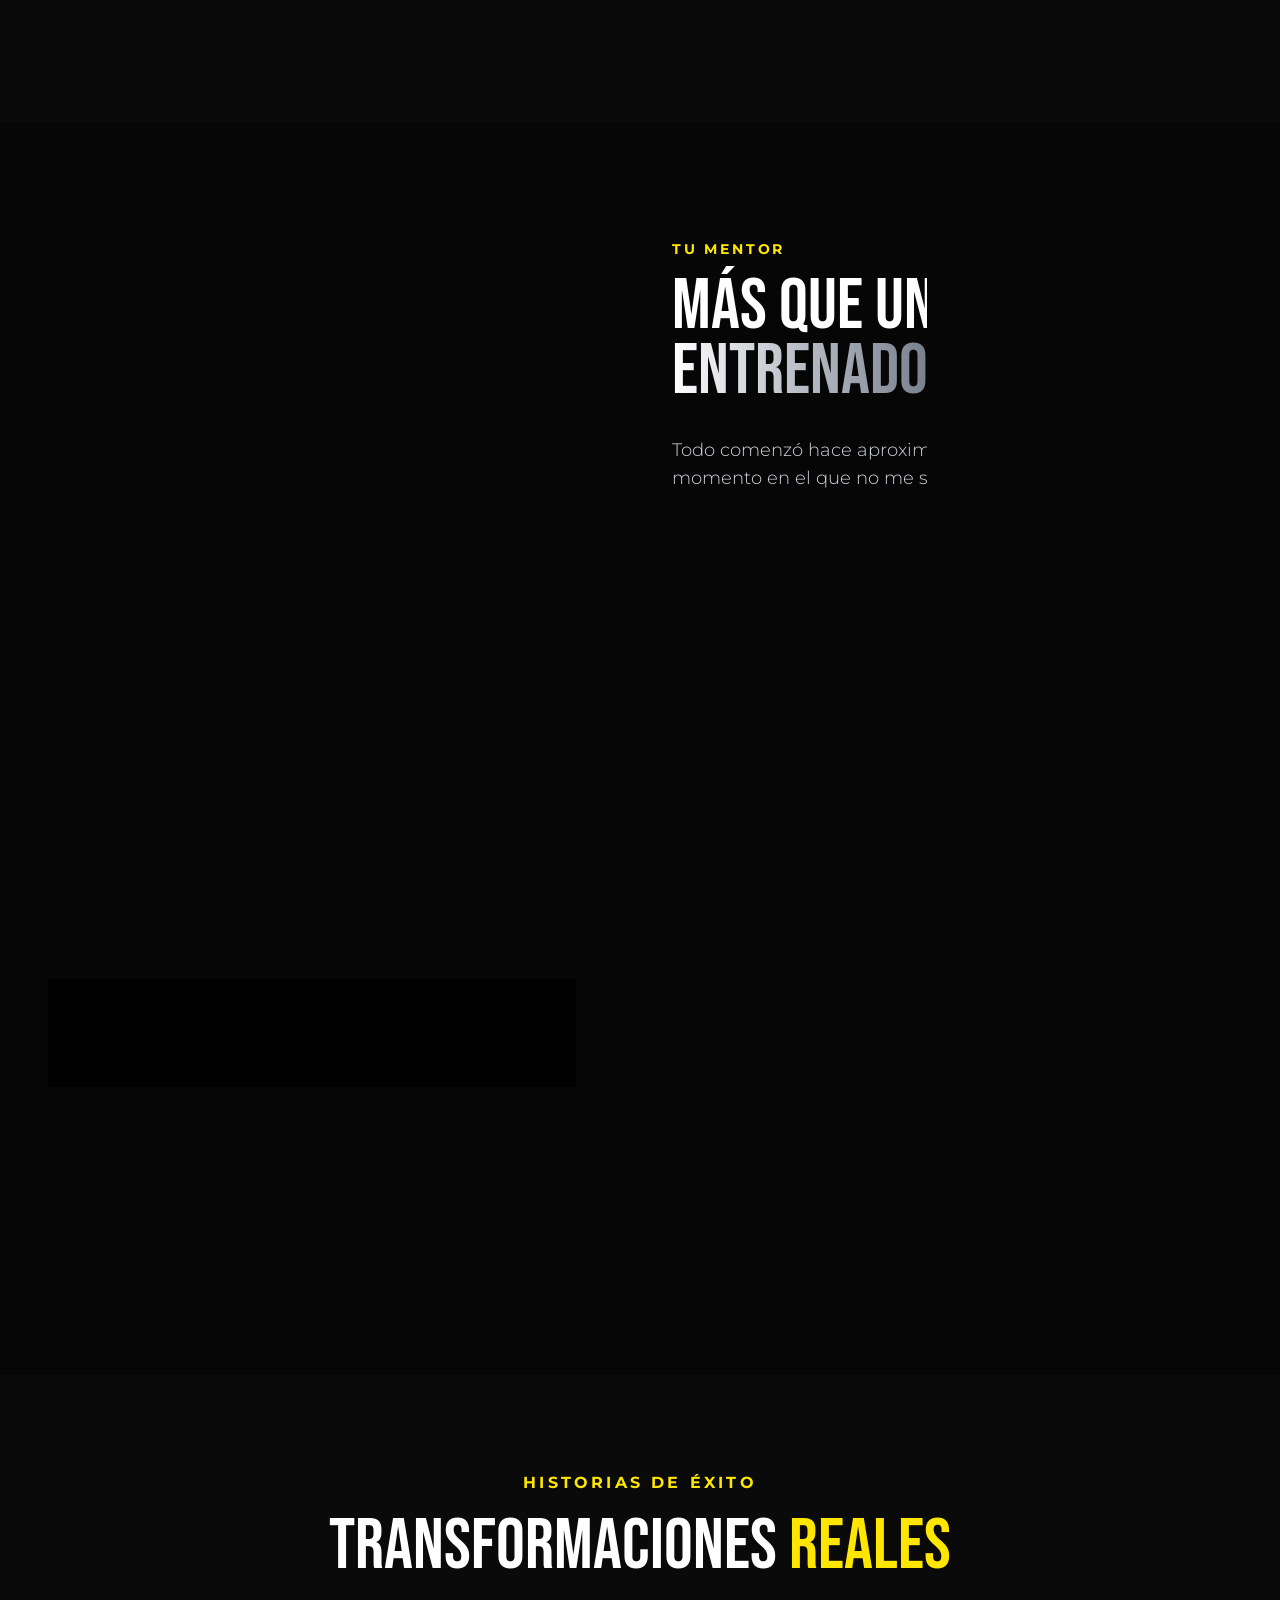
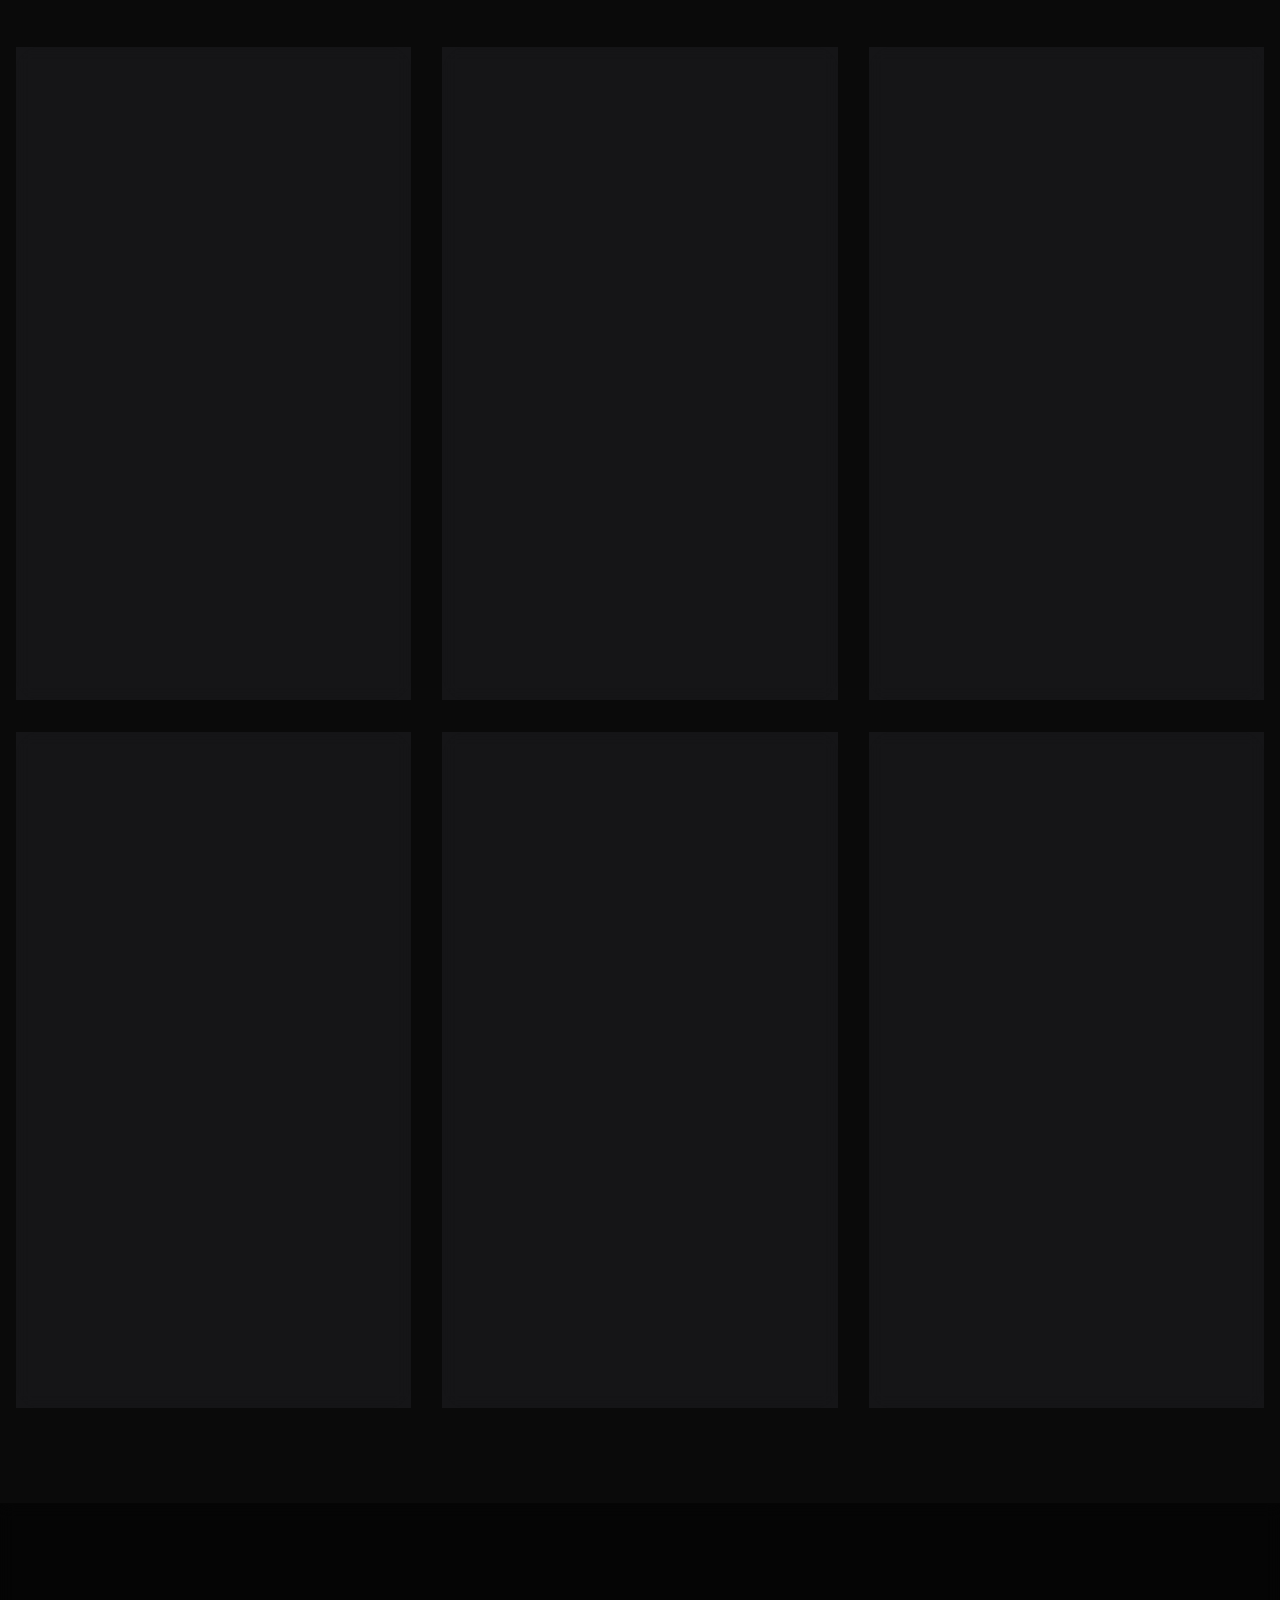
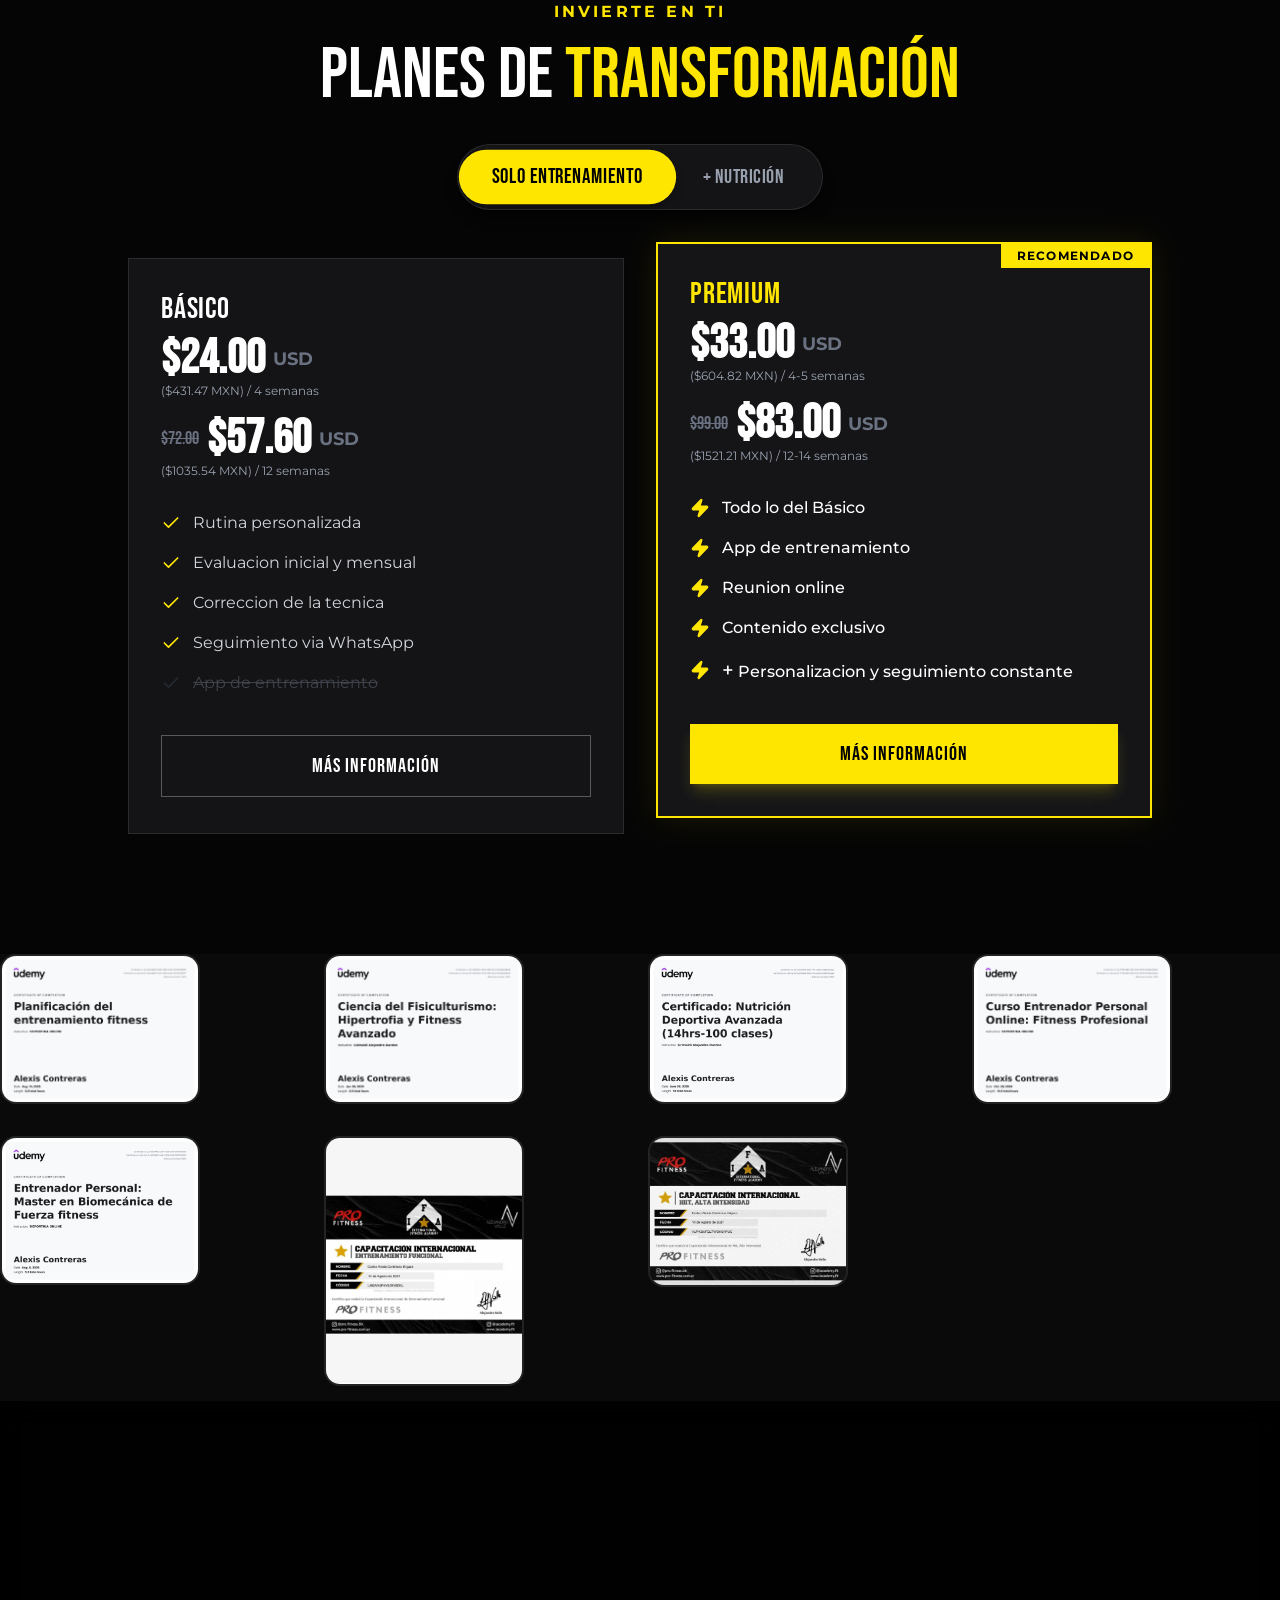
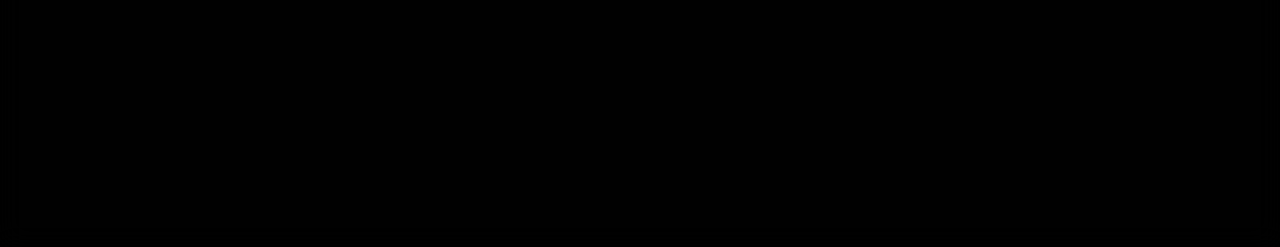
==== commit a2e0ef50: "Add files via upload" ====
--- a/index.html
+++ b/index.html
@@ -10,8 +10,8 @@
     <link rel="preconnect" href="https://fonts.googleapis.com">
     <link rel="preconnect" href="https://fonts.gstatic.com" crossorigin>
     <link href="https://fonts.googleapis.com/css2?family=Bebas+Neue&family=Montserrat:wght@300;400;500;700;900&display=swap" rel="stylesheet">
-    <script type="module" crossorigin src="/assets/index-DS8a17cS.js"></script>
-    <link rel="stylesheet" crossorigin href="/assets/index-Cq_0RInJ.css">
+    <script type="module" crossorigin src="/assets/index-BNXvi58u.js"></script>
+    <link rel="stylesheet" crossorigin href="/assets/index-D3p5yJ9M.css">
   </head>
   <body>
     <div id="root"></div>
--- a/assets/index-D3p5yJ9M.css
+++ b/assets/index-D3p5yJ9M.css
@@ -0,0 +1 @@
+@layer properties{@supports (((-webkit-hyphens:none)) and (not (margin-trim:inline))) or ((-moz-orient:inline) and (not (color:rgb(from red r g b)))){*,:before,:after,::backdrop{--tw-translate-x:0;--tw-translate-y:0;--tw-translate-z:0;--tw-scale-x:1;--tw-scale-y:1;--tw-scale-z:1;--tw-rotate-x:initial;--tw-rotate-y:initial;--tw-rotate-z:initial;--tw-skew-x:initial;--tw-skew-y:initial;--tw-space-y-reverse:0;--tw-space-x-reverse:0;--tw-border-style:solid;--tw-gradient-position:initial;--tw-gradient-from:#0000;--tw-gradient-via:#0000;--tw-gradient-to:#0000;--tw-gradient-stops:initial;--tw-gradient-via-stops:initial;--tw-gradient-from-position:0%;--tw-gradient-via-position:50%;--tw-gradient-to-position:100%;--tw-leading:initial;--tw-font-weight:initial;--tw-tracking:initial;--tw-shadow:0 0 #0000;--tw-shadow-color:initial;--tw-shadow-alpha:100%;--tw-inset-shadow:0 0 #0000;--tw-inset-shadow-color:initial;--tw-inset-shadow-alpha:100%;--tw-ring-color:initial;--tw-ring-shadow:0 0 #0000;--tw-inset-ring-color:initial;--tw-inset-ring-shadow:0 0 #0000;--tw-ring-inset:initial;--tw-ring-offset-width:0px;--tw-ring-offset-color:#fff;--tw-ring-offset-shadow:0 0 #0000;--tw-blur:initial;--tw-brightness:initial;--tw-contrast:initial;--tw-grayscale:initial;--tw-hue-rotate:initial;--tw-invert:initial;--tw-opacity:initial;--tw-saturate:initial;--tw-sepia:initial;--tw-drop-shadow:initial;--tw-drop-shadow-color:initial;--tw-drop-shadow-alpha:100%;--tw-drop-shadow-size:initial;--tw-backdrop-blur:initial;--tw-backdrop-brightness:initial;--tw-backdrop-contrast:initial;--tw-backdrop-grayscale:initial;--tw-backdrop-hue-rotate:initial;--tw-backdrop-invert:initial;--tw-backdrop-opacity:initial;--tw-backdrop-saturate:initial;--tw-backdrop-sepia:initial;--tw-duration:initial}}}@layer theme{:root,:host{--font-sans:ui-sans-serif,system-ui,sans-serif,"Apple Color Emoji","Segoe UI Emoji","Segoe UI Symbol","Noto Color Emoji";--font-mono:ui-monospace,SFMono-Regular,Menlo,Monaco,Consolas,"Liberation Mono","Courier New",monospace;--color-red-500:oklch(63.7% .237 25.331);--color-yellow-600:oklch(68.1% .162 75.834);--color-gray-200:oklch(92.8% .006 264.531);--color-gray-300:oklch(87.2% .01 258.338);--color-gray-400:oklch(70.7% .022 261.325);--color-gray-500:oklch(55.1% .027 264.364);--color-gray-600:oklch(44.6% .03 256.802);--color-gray-700:oklch(37.3% .034 259.733);--color-zinc-800:oklch(27.4% .006 286.033);--color-zinc-900:oklch(21% .006 285.885);--color-neutral-950:oklch(14.5% 0 0);--color-black:#000;--color-white:#fff;--spacing:.25rem;--container-md:28rem;--container-xl:36rem;--container-2xl:42rem;--container-4xl:56rem;--container-5xl:64rem;--container-7xl:80rem;--text-xs:.75rem;--text-xs--line-height:calc(1/.75);--text-sm:.875rem;--text-sm--line-height:calc(1.25/.875);--text-base:1rem;--text-base--line-height: 1.5 ;--text-lg:1.125rem;--text-lg--line-height:calc(1.75/1.125);--text-xl:1.25rem;--text-xl--line-height:calc(1.75/1.25);--text-2xl:1.5rem;--text-2xl--line-height:calc(2/1.5);--text-3xl:1.875rem;--text-3xl--line-height: 1.2 ;--text-4xl:2.25rem;--text-4xl--line-height:calc(2.5/2.25);--text-5xl:3rem;--text-5xl--line-height:1;--text-6xl:3.75rem;--text-6xl--line-height:1;--text-7xl:4.5rem;--text-7xl--line-height:1;--text-9xl:8rem;--text-9xl--line-height:1;--font-weight-light:300;--font-weight-medium:500;--font-weight-bold:700;--font-weight-black:900;--tracking-tight:-.025em;--tracking-wide:.025em;--tracking-wider:.05em;--tracking-widest:.1em;--leading-relaxed:1.625;--leading-loose:2;--radius-lg:.5rem;--radius-xl:.75rem;--radius-2xl:1rem;--radius-3xl:1.5rem;--animate-bounce:bounce 1s infinite;--blur-sm:8px;--blur-md:12px;--blur-xl:24px;--blur-3xl:64px;--default-transition-duration:.15s;--default-transition-timing-function:cubic-bezier(.4,0,.2,1);--default-font-family:var(--font-sans);--default-mono-font-family:var(--font-mono);--color-fk-yellow:#ffe600;--color-fk-dark:#0a0a0a;--color-fk-gray:#1f1f1f;--font-bebas:"Bebas Neue",sans-serif;--font-montserrat:"Montserrat",sans-serif;--animate-fade-in-up:fade-in-up 1s ease-out forwards}}@layer base{*,:after,:before,::backdrop{box-sizing:border-box;border:0 solid;margin:0;padding:0}::file-selector-button{box-sizing:border-box;border:0 solid;margin:0;padding:0}html,:host{-webkit-text-size-adjust:100%;tab-size:4;line-height:1.5;font-family:var(--default-font-family,ui-sans-serif,system-ui,sans-serif,"Apple Color Emoji","Segoe UI Emoji","Segoe UI Symbol","Noto Color Emoji");font-feature-settings:var(--default-font-feature-settings,normal);font-variation-settings:var(--default-font-variation-settings,normal);-webkit-tap-highlight-color:transparent}hr{height:0;color:inherit;border-top-width:1px}abbr:where([title]){-webkit-text-decoration:underline dotted;text-decoration:underline dotted}h1,h2,h3,h4,h5,h6{font-size:inherit;font-weight:inherit}a{color:inherit;-webkit-text-decoration:inherit;text-decoration:inherit}b,strong{font-weight:bolder}code,kbd,samp,pre{font-family:var(--default-mono-font-family,ui-monospace,SFMono-Regular,Menlo,Monaco,Consolas,"Liberation Mono","Courier New",monospace);font-feature-settings:var(--default-mono-font-feature-settings,normal);font-variation-settings:var(--default-mono-font-variation-settings,normal);font-size:1em}small{font-size:80%}sub,sup{vertical-align:baseline;font-size:75%;line-height:0;position:relative}sub{bottom:-.25em}sup{top:-.5em}table{text-indent:0;border-color:inherit;border-collapse:collapse}:-moz-focusring{outline:auto}progress{vertical-align:baseline}summary{display:list-item}ol,ul,menu{list-style:none}img,svg,video,canvas,audio,iframe,embed,object{vertical-align:middle;display:block}img,video{max-width:100%;height:auto}button,input,select,optgroup,textarea{font:inherit;font-feature-settings:inherit;font-variation-settings:inherit;letter-spacing:inherit;color:inherit;opacity:1;background-color:#0000;border-radius:0}::file-selector-button{font:inherit;font-feature-settings:inherit;font-variation-settings:inherit;letter-spacing:inherit;color:inherit;opacity:1;background-color:#0000;border-radius:0}:where(select:is([multiple],[size])) optgroup{font-weight:bolder}:where(select:is([multiple],[size])) optgroup option{padding-inline-start:20px}::file-selector-button{margin-inline-end:4px}::placeholder{opacity:1}@supports (not ((-webkit-appearance:-apple-pay-button))) or (contain-intrinsic-size:1px){::placeholder{color:currentColor}@supports (color:color-mix(in lab,red,red)){::placeholder{color:color-mix(in oklab,currentcolor 50%,transparent)}}}textarea{resize:vertical}::-webkit-search-decoration{-webkit-appearance:none}::-webkit-date-and-time-value{min-height:1lh;text-align:inherit}::-webkit-datetime-edit{display:inline-flex}::-webkit-datetime-edit-fields-wrapper{padding:0}::-webkit-datetime-edit{padding-block:0}::-webkit-datetime-edit-year-field{padding-block:0}::-webkit-datetime-edit-month-field{padding-block:0}::-webkit-datetime-edit-day-field{padding-block:0}::-webkit-datetime-edit-hour-field{padding-block:0}::-webkit-datetime-edit-minute-field{padding-block:0}::-webkit-datetime-edit-second-field{padding-block:0}::-webkit-datetime-edit-millisecond-field{padding-block:0}::-webkit-datetime-edit-meridiem-field{padding-block:0}::-webkit-calendar-picker-indicator{line-height:1}:-moz-ui-invalid{box-shadow:none}button,input:where([type=button],[type=reset],[type=submit]){appearance:button}::file-selector-button{appearance:button}::-webkit-inner-spin-button{height:auto}::-webkit-outer-spin-button{height:auto}[hidden]:where(:not([hidden=until-found])){display:none!important}}@layer components;@layer utilities{.pointer-events-none{pointer-events:none}.absolute{position:absolute}.fixed{position:fixed}.relative{position:relative}.-inset-4{inset:calc(var(--spacing)*-4)}.inset-0{inset:calc(var(--spacing)*0)}.top-0{top:calc(var(--spacing)*0)}.top-1\/2{top:50%}.top-4{top:calc(var(--spacing)*4)}.top-6{top:calc(var(--spacing)*6)}.-right-6{right:calc(var(--spacing)*-6)}.right-0{right:calc(var(--spacing)*0)}.right-4{right:calc(var(--spacing)*4)}.right-6{right:calc(var(--spacing)*6)}.right-8{right:calc(var(--spacing)*8)}.-bottom-6{bottom:calc(var(--spacing)*-6)}.bottom-8{bottom:calc(var(--spacing)*8)}.bottom-10{bottom:calc(var(--spacing)*10)}.left-1\/2{left:50%}.left-8{left:calc(var(--spacing)*8)}.-z-10{z-index:-10}.z-0{z-index:0}.z-10{z-index:10}.z-50{z-index:50}.z-9999{z-index:9999}.z-\[60\]{z-index:60}.container{width:100%}@media(min-width:40rem){.container{max-width:40rem}}@media(min-width:48rem){.container{max-width:48rem}}@media(min-width:64rem){.container{max-width:64rem}}@media(min-width:80rem){.container{max-width:80rem}}@media(min-width:96rem){.container{max-width:96rem}}.m-10{margin:calc(var(--spacing)*10)}.mx-auto{margin-inline:auto}.-mt-20{margin-top:calc(var(--spacing)*-20)}.mt-0{margin-top:calc(var(--spacing)*0)}.mt-4{margin-top:calc(var(--spacing)*4)}.mt-8{margin-top:calc(var(--spacing)*8)}.mt-15{margin-top:calc(var(--spacing)*15)}.mt-16{margin-top:calc(var(--spacing)*16)}.mt-24{margin-top:calc(var(--spacing)*24)}.mt-auto{margin-top:auto}.-mr-20{margin-right:calc(var(--spacing)*-20)}.mr-2{margin-right:calc(var(--spacing)*2)}.mr-3{margin-right:calc(var(--spacing)*3)}.mb-1{margin-bottom:calc(var(--spacing)*1)}.mb-2{margin-bottom:calc(var(--spacing)*2)}.mb-3{margin-bottom:calc(var(--spacing)*3)}.mb-4{margin-bottom:calc(var(--spacing)*4)}.mb-6{margin-bottom:calc(var(--spacing)*6)}.mb-8{margin-bottom:calc(var(--spacing)*8)}.mb-10{margin-bottom:calc(var(--spacing)*10)}.mb-12{margin-bottom:calc(var(--spacing)*12)}.mb-16{margin-bottom:calc(var(--spacing)*16)}.mb-40{margin-bottom:calc(var(--spacing)*40)}.ml-2{margin-left:calc(var(--spacing)*2)}.ml-10{margin-left:calc(var(--spacing)*10)}.block{display:block}.flex{display:flex}.grid{display:grid}.hidden{display:none}.inline-block{display:inline-block}.inline-flex{display:inline-flex}.h-1{height:calc(var(--spacing)*1)}.h-2{height:calc(var(--spacing)*2)}.h-4{height:calc(var(--spacing)*4)}.h-5{height:calc(var(--spacing)*5)}.h-6{height:calc(var(--spacing)*6)}.h-8{height:calc(var(--spacing)*8)}.h-10{height:calc(var(--spacing)*10)}.h-12{height:calc(var(--spacing)*12)}.h-14{height:calc(var(--spacing)*14)}.h-16{height:calc(var(--spacing)*16)}.h-20{height:calc(var(--spacing)*20)}.h-48{height:calc(var(--spacing)*48)}.h-96{height:calc(var(--spacing)*96)}.h-\[60vh\]{height:60vh}.h-\[600px\]{height:600px}.h-auto{height:auto}.h-full{height:100%}.h-screen{height:100vh}.max-h-\[85vh\]{max-height:85vh}.max-h-\[90vh\]{max-height:90vh}.min-h-150{min-height:calc(var(--spacing)*150)}.min-h-screen{min-height:100vh}.w-2{width:calc(var(--spacing)*2)}.w-4{width:calc(var(--spacing)*4)}.w-5{width:calc(var(--spacing)*5)}.w-6{width:calc(var(--spacing)*6)}.w-8{width:calc(var(--spacing)*8)}.w-10{width:calc(var(--spacing)*10)}.w-11\/12{width:91.6667%}.w-12{width:calc(var(--spacing)*12)}.w-14{width:calc(var(--spacing)*14)}.w-16{width:calc(var(--spacing)*16)}.w-50{width:calc(var(--spacing)*50)}.w-96{width:calc(var(--spacing)*96)}.w-auto{width:auto}.w-full{width:100%}.w-screen{width:100vw}.max-w-2xl{max-width:var(--container-2xl)}.max-w-4xl{max-width:var(--container-4xl)}.max-w-5xl{max-width:var(--container-5xl)}.max-w-7xl{max-width:var(--container-7xl)}.max-w-full{max-width:100%}.max-w-md{max-width:var(--container-md)}.max-w-xl{max-width:var(--container-xl)}.shrink-0{flex-shrink:0}.grow{flex-grow:1}.-translate-x-1\/2{--tw-translate-x: -50% ;translate:var(--tw-translate-x)var(--tw-translate-y)}.-translate-x-10{--tw-translate-x:calc(var(--spacing)*-10);translate:var(--tw-translate-x)var(--tw-translate-y)}.translate-x-4{--tw-translate-x:calc(var(--spacing)*4);translate:var(--tw-translate-x)var(--tw-translate-y)}.-translate-y-1\/2{--tw-translate-y: -50% ;translate:var(--tw-translate-x)var(--tw-translate-y)}.translate-y-4{--tw-translate-y:calc(var(--spacing)*4);translate:var(--tw-translate-x)var(--tw-translate-y)}.scale-105{--tw-scale-x:105%;--tw-scale-y:105%;--tw-scale-z:105%;scale:var(--tw-scale-x)var(--tw-scale-y)}.rotate-y-180{--tw-rotate-y:rotateY(180deg);transform:var(--tw-rotate-x,)var(--tw-rotate-y,)var(--tw-rotate-z,)var(--tw-skew-x,)var(--tw-skew-y,)}.\[transform\:rotateY\(180deg\)\],.rotate-y-180{transform:rotateY(180deg)}.transform{transform:var(--tw-rotate-x,)var(--tw-rotate-y,)var(--tw-rotate-z,)var(--tw-skew-x,)var(--tw-skew-y,)}.animate-bounce{animation:var(--animate-bounce)}.animate-fade-in-up{animation:var(--animate-fade-in-up)}.cursor-pointer{cursor:pointer}.resize{resize:both}.grid-cols-1{grid-template-columns:repeat(1,minmax(0,1fr))}.grid-cols-2{grid-template-columns:repeat(2,minmax(0,1fr))}.grid-cols-3{grid-template-columns:repeat(3,minmax(0,1fr))}.grid-cols-4{grid-template-columns:repeat(4,minmax(0,1fr))}.flex-col{flex-direction:column}.flex-wrap{flex-wrap:wrap}.items-baseline{align-items:baseline}.items-center{align-items:center}.items-start{align-items:flex-start}.justify-between{justify-content:space-between}.justify-center{justify-content:center}.gap-1{gap:calc(var(--spacing)*1)}.gap-2{gap:calc(var(--spacing)*2)}.gap-4{gap:calc(var(--spacing)*4)}.gap-6{gap:calc(var(--spacing)*6)}.gap-8{gap:calc(var(--spacing)*8)}.gap-12{gap:calc(var(--spacing)*12)}.gap-16{gap:calc(var(--spacing)*16)}:where(.space-y-1>:not(:last-child)){--tw-space-y-reverse:0;margin-block-start:calc(calc(var(--spacing)*1)*var(--tw-space-y-reverse));margin-block-end:calc(calc(var(--spacing)*1)*calc(1 - var(--tw-space-y-reverse)))}:where(.space-y-3>:not(:last-child)){--tw-space-y-reverse:0;margin-block-start:calc(calc(var(--spacing)*3)*var(--tw-space-y-reverse));margin-block-end:calc(calc(var(--spacing)*3)*calc(1 - var(--tw-space-y-reverse)))}:where(.space-y-4>:not(:last-child)){--tw-space-y-reverse:0;margin-block-start:calc(calc(var(--spacing)*4)*var(--tw-space-y-reverse));margin-block-end:calc(calc(var(--spacing)*4)*calc(1 - var(--tw-space-y-reverse)))}:where(.space-y-6>:not(:last-child)){--tw-space-y-reverse:0;margin-block-start:calc(calc(var(--spacing)*6)*var(--tw-space-y-reverse));margin-block-end:calc(calc(var(--spacing)*6)*calc(1 - var(--tw-space-y-reverse)))}:where(.space-x-8>:not(:last-child)){--tw-space-x-reverse:0;margin-inline-start:calc(calc(var(--spacing)*8)*var(--tw-space-x-reverse));margin-inline-end:calc(calc(var(--spacing)*8)*calc(1 - var(--tw-space-x-reverse)))}.overflow-hidden{overflow:hidden}.overflow-x-hidden{overflow-x:hidden}.overflow-y-auto{overflow-y:auto}.scroll-smooth{scroll-behavior:smooth}.rounded-2xl{border-radius:var(--radius-2xl)}.rounded-3xl{border-radius:var(--radius-3xl)}.rounded-full{border-radius:3.40282e38px}.rounded-lg{border-radius:var(--radius-lg)}.rounded-xl{border-radius:var(--radius-xl)}.border{border-style:var(--tw-border-style);border-width:1px}.border-2{border-style:var(--tw-border-style);border-width:2px}.border-y{border-block-style:var(--tw-border-style);border-block-width:1px}.border-t{border-top-style:var(--tw-border-style);border-top-width:1px}.border-b{border-bottom-style:var(--tw-border-style);border-bottom-width:1px}.border-b-2{border-bottom-style:var(--tw-border-style);border-bottom-width:2px}.border-b-4{border-bottom-style:var(--tw-border-style);border-bottom-width:4px}.border-l{border-left-style:var(--tw-border-style);border-left-width:1px}.border-l-2{border-left-style:var(--tw-border-style);border-left-width:2px}.border-l-4{border-left-style:var(--tw-border-style);border-left-width:4px}.border-fk-yellow{border-color:var(--color-fk-yellow)}.border-fk-yellow\/20{border-color:#ffe60033}@supports (color:color-mix(in lab,red,red)){.border-fk-yellow\/20{border-color:color-mix(in oklab,var(--color-fk-yellow)20%,transparent)}}.border-fk-yellow\/30{border-color:#ffe6004d}@supports (color:color-mix(in lab,red,red)){.border-fk-yellow\/30{border-color:color-mix(in oklab,var(--color-fk-yellow)30%,transparent)}}.border-white{border-color:var(--color-white)}.border-white\/5{border-color:#ffffff0d}@supports (color:color-mix(in lab,red,red)){.border-white\/5{border-color:color-mix(in oklab,var(--color-white)5%,transparent)}}.border-white\/10{border-color:#ffffff1a}@supports (color:color-mix(in lab,red,red)){.border-white\/10{border-color:color-mix(in oklab,var(--color-white)10%,transparent)}}.border-white\/20{border-color:#fff3}@supports (color:color-mix(in lab,red,red)){.border-white\/20{border-color:color-mix(in oklab,var(--color-white)20%,transparent)}}.border-white\/30{border-color:#ffffff4d}@supports (color:color-mix(in lab,red,red)){.border-white\/30{border-color:color-mix(in oklab,var(--color-white)30%,transparent)}}.bg-\[\#0a0a0a\]{background-color:#0a0a0a}.bg-\[\#25D366\]{background-color:#25d366}.bg-\[\#FFE600\]{background-color:#ffe600}.bg-black{background-color:var(--color-black)}.bg-black\/30{background-color:#0000004d}@supports (color:color-mix(in lab,red,red)){.bg-black\/30{background-color:color-mix(in oklab,var(--color-black)30%,transparent)}}.bg-black\/50{background-color:#00000080}@supports (color:color-mix(in lab,red,red)){.bg-black\/50{background-color:color-mix(in oklab,var(--color-black)50%,transparent)}}.bg-black\/80{background-color:#000c}@supports (color:color-mix(in lab,red,red)){.bg-black\/80{background-color:color-mix(in oklab,var(--color-black)80%,transparent)}}.bg-black\/90{background-color:#000000e6}@supports (color:color-mix(in lab,red,red)){.bg-black\/90{background-color:color-mix(in oklab,var(--color-black)90%,transparent)}}.bg-black\/95{background-color:#000000f2}@supports (color:color-mix(in lab,red,red)){.bg-black\/95{background-color:color-mix(in oklab,var(--color-black)95%,transparent)}}.bg-fk-dark{background-color:var(--color-fk-dark)}.bg-fk-gray{background-color:var(--color-fk-gray)}.bg-fk-gray\/95{background-color:#1f1f1ff2}@supports (color:color-mix(in lab,red,red)){.bg-fk-gray\/95{background-color:color-mix(in oklab,var(--color-fk-gray)95%,transparent)}}.bg-fk-yellow{background-color:var(--color-fk-yellow)}.bg-fk-yellow\/5{background-color:#ffe6000d}@supports (color:color-mix(in lab,red,red)){.bg-fk-yellow\/5{background-color:color-mix(in oklab,var(--color-fk-yellow)5%,transparent)}}.bg-fk-yellow\/10{background-color:#ffe6001a}@supports (color:color-mix(in lab,red,red)){.bg-fk-yellow\/10{background-color:color-mix(in oklab,var(--color-fk-yellow)10%,transparent)}}.bg-fk-yellow\/20{background-color:#ffe60033}@supports (color:color-mix(in lab,red,red)){.bg-fk-yellow\/20{background-color:color-mix(in oklab,var(--color-fk-yellow)20%,transparent)}}.bg-gray-600{background-color:var(--color-gray-600)}.bg-neutral-950\/80{background-color:#0a0a0acc}@supports (color:color-mix(in lab,red,red)){.bg-neutral-950\/80{background-color:color-mix(in oklab,var(--color-neutral-950)80%,transparent)}}.bg-transparent{background-color:#0000}.bg-white{background-color:var(--color-white)}.bg-white\/10{background-color:#ffffff1a}@supports (color:color-mix(in lab,red,red)){.bg-white\/10{background-color:color-mix(in oklab,var(--color-white)10%,transparent)}}.bg-zinc-800{background-color:var(--color-zinc-800)}.bg-zinc-900{background-color:var(--color-zinc-900)}.bg-zinc-900\/50{background-color:#18181b80}@supports (color:color-mix(in lab,red,red)){.bg-zinc-900\/50{background-color:color-mix(in oklab,var(--color-zinc-900)50%,transparent)}}.bg-zinc-900\/80{background-color:#18181bcc}@supports (color:color-mix(in lab,red,red)){.bg-zinc-900\/80{background-color:color-mix(in oklab,var(--color-zinc-900)80%,transparent)}}.bg-zinc-900\/90{background-color:#18181be6}@supports (color:color-mix(in lab,red,red)){.bg-zinc-900\/90{background-color:color-mix(in oklab,var(--color-zinc-900)90%,transparent)}}.bg-linear-to-b{--tw-gradient-position:to bottom}@supports (background-image:linear-gradient(in lab,red,red)){.bg-linear-to-b{--tw-gradient-position:to bottom in oklab}}.bg-linear-to-b{background-image:linear-gradient(var(--tw-gradient-stops))}.bg-linear-to-r{--tw-gradient-position:to right}@supports (background-image:linear-gradient(in lab,red,red)){.bg-linear-to-r{--tw-gradient-position:to right in oklab}}.bg-linear-to-r{background-image:linear-gradient(var(--tw-gradient-stops))}.bg-linear-to-tr{--tw-gradient-position:to top right}@supports (background-image:linear-gradient(in lab,red,red)){.bg-linear-to-tr{--tw-gradient-position:to top right in oklab}}.bg-linear-to-tr{background-image:linear-gradient(var(--tw-gradient-stops))}.from-black\/60{--tw-gradient-from:#0009}@supports (color:color-mix(in lab,red,red)){.from-black\/60{--tw-gradient-from:color-mix(in oklab,var(--color-black)60%,transparent)}}.from-black\/60{--tw-gradient-stops:var(--tw-gradient-via-stops,var(--tw-gradient-position),var(--tw-gradient-from)var(--tw-gradient-from-position),var(--tw-gradient-to)var(--tw-gradient-to-position))}.from-fk-yellow{--tw-gradient-from:var(--color-fk-yellow);--tw-gradient-stops:var(--tw-gradient-via-stops,var(--tw-gradient-position),var(--tw-gradient-from)var(--tw-gradient-from-position),var(--tw-gradient-to)var(--tw-gradient-to-position))}.from-white{--tw-gradient-from:var(--color-white);--tw-gradient-stops:var(--tw-gradient-via-stops,var(--tw-gradient-position),var(--tw-gradient-from)var(--tw-gradient-from-position),var(--tw-gradient-to)var(--tw-gradient-to-position))}.via-transparent{--tw-gradient-via:transparent;--tw-gradient-via-stops:var(--tw-gradient-position),var(--tw-gradient-from)var(--tw-gradient-from-position),var(--tw-gradient-via)var(--tw-gradient-via-position),var(--tw-gradient-to)var(--tw-gradient-to-position);--tw-gradient-stops:var(--tw-gradient-via-stops)}.to-black{--tw-gradient-to:var(--color-black);--tw-gradient-stops:var(--tw-gradient-via-stops,var(--tw-gradient-position),var(--tw-gradient-from)var(--tw-gradient-from-position),var(--tw-gradient-to)var(--tw-gradient-to-position))}.to-gray-500{--tw-gradient-to:var(--color-gray-500);--tw-gradient-stops:var(--tw-gradient-via-stops,var(--tw-gradient-position),var(--tw-gradient-from)var(--tw-gradient-from-position),var(--tw-gradient-to)var(--tw-gradient-to-position))}.to-transparent{--tw-gradient-to:transparent;--tw-gradient-stops:var(--tw-gradient-via-stops,var(--tw-gradient-position),var(--tw-gradient-from)var(--tw-gradient-from-position),var(--tw-gradient-to)var(--tw-gradient-to-position))}.to-yellow-600{--tw-gradient-to:var(--color-yellow-600);--tw-gradient-stops:var(--tw-gradient-via-stops,var(--tw-gradient-position),var(--tw-gradient-from)var(--tw-gradient-from-position),var(--tw-gradient-to)var(--tw-gradient-to-position))}.bg-clip-text{-webkit-background-clip:text;background-clip:text}.fill-current{fill:currentColor}.object-contain{object-fit:contain}.object-cover{object-fit:cover}.p-1\.5{padding:calc(var(--spacing)*1.5)}.p-2{padding:calc(var(--spacing)*2)}.p-4{padding:calc(var(--spacing)*4)}.p-6{padding:calc(var(--spacing)*6)}.p-8{padding:calc(var(--spacing)*8)}.p-10{padding:calc(var(--spacing)*10)}.px-2{padding-inline:calc(var(--spacing)*2)}.px-3{padding-inline:calc(var(--spacing)*3)}.px-4{padding-inline:calc(var(--spacing)*4)}.px-6{padding-inline:calc(var(--spacing)*6)}.px-8{padding-inline:calc(var(--spacing)*8)}.px-10{padding-inline:calc(var(--spacing)*10)}.py-1{padding-block:calc(var(--spacing)*1)}.py-2{padding-block:calc(var(--spacing)*2)}.py-3{padding-block:calc(var(--spacing)*3)}.py-4{padding-block:calc(var(--spacing)*4)}.py-5{padding-block:calc(var(--spacing)*5)}.py-8{padding-block:calc(var(--spacing)*8)}.py-12{padding-block:calc(var(--spacing)*12)}.py-24{padding-block:calc(var(--spacing)*24)}.py-32{padding-block:calc(var(--spacing)*32)}.pt-2{padding-top:calc(var(--spacing)*2)}.pt-16{padding-top:calc(var(--spacing)*16)}.pt-20{padding-top:calc(var(--spacing)*20)}.pb-1{padding-bottom:calc(var(--spacing)*1)}.pb-3{padding-bottom:calc(var(--spacing)*3)}.pb-8{padding-bottom:calc(var(--spacing)*8)}.pl-4{padding-left:calc(var(--spacing)*4)}.text-center{text-align:center}.text-left{text-align:left}.font-bebas{font-family:var(--font-bebas)}.font-montserrat{font-family:var(--font-montserrat)}.text-2xl{font-size:var(--text-2xl);line-height:var(--tw-leading,var(--text-2xl--line-height))}.text-3xl{font-size:var(--text-3xl);line-height:var(--tw-leading,var(--text-3xl--line-height))}.text-4xl{font-size:var(--text-4xl);line-height:var(--tw-leading,var(--text-4xl--line-height))}.text-5xl{font-size:var(--text-5xl);line-height:var(--tw-leading,var(--text-5xl--line-height))}.text-6xl{font-size:var(--text-6xl);line-height:var(--tw-leading,var(--text-6xl--line-height))}.text-base{font-size:var(--text-base);line-height:var(--tw-leading,var(--text-base--line-height))}.text-lg{font-size:var(--text-lg);line-height:var(--tw-leading,var(--text-lg--line-height))}.text-sm{font-size:var(--text-sm);line-height:var(--tw-leading,var(--text-sm--line-height))}.text-xl{font-size:var(--text-xl);line-height:var(--tw-leading,var(--text-xl--line-height))}.text-xs{font-size:var(--text-xs);line-height:var(--tw-leading,var(--text-xs--line-height))}.text-\[10px\]{font-size:10px}.leading-\[0\.9\]{--tw-leading:.9;line-height:.9}.leading-loose{--tw-leading:var(--leading-loose);line-height:var(--leading-loose)}.leading-none{--tw-leading:1;line-height:1}.leading-relaxed{--tw-leading:var(--leading-relaxed);line-height:var(--leading-relaxed)}.font-black{--tw-font-weight:var(--font-weight-black);font-weight:var(--font-weight-black)}.font-bold{--tw-font-weight:var(--font-weight-bold);font-weight:var(--font-weight-bold)}.font-light{--tw-font-weight:var(--font-weight-light);font-weight:var(--font-weight-light)}.font-medium{--tw-font-weight:var(--font-weight-medium);font-weight:var(--font-weight-medium)}.tracking-\[0\.2em\]{--tw-tracking:.2em;letter-spacing:.2em}.tracking-tight{--tw-tracking:var(--tracking-tight);letter-spacing:var(--tracking-tight)}.tracking-wide{--tw-tracking:var(--tracking-wide);letter-spacing:var(--tracking-wide)}.tracking-wider{--tw-tracking:var(--tracking-wider);letter-spacing:var(--tracking-wider)}.tracking-widest{--tw-tracking:var(--tracking-widest);letter-spacing:var(--tracking-widest)}.text-black{color:var(--color-black)}.text-fk-yellow{color:var(--color-fk-yellow)}.text-fk-yellow\/20{color:#ffe60033}@supports (color:color-mix(in lab,red,red)){.text-fk-yellow\/20{color:color-mix(in oklab,var(--color-fk-yellow)20%,transparent)}}.text-gray-300{color:var(--color-gray-300)}.text-gray-400{color:var(--color-gray-400)}.text-gray-500{color:var(--color-gray-500)}.text-gray-600{color:var(--color-gray-600)}.text-gray-700{color:var(--color-gray-700)}.text-red-500{color:var(--color-red-500)}.text-transparent{color:#0000}.text-white{color:var(--color-white)}.uppercase{text-transform:uppercase}.italic{font-style:italic}.line-through{text-decoration-line:line-through}.decoration-gray-500{-webkit-text-decoration-color:var(--color-gray-500);text-decoration-color:var(--color-gray-500)}.antialiased{-webkit-font-smoothing:antialiased;-moz-osx-font-smoothing:grayscale}.opacity-10{opacity:.1}.opacity-20{opacity:.2}.opacity-50{opacity:.5}.opacity-80{opacity:.8}.shadow-2xl{--tw-shadow:0 25px 50px -12px var(--tw-shadow-color,#00000040);box-shadow:var(--tw-inset-shadow),var(--tw-inset-ring-shadow),var(--tw-ring-offset-shadow),var(--tw-ring-shadow),var(--tw-shadow)}.shadow-\[0_0_20px_rgba\(255\,230\,0\,0\.3\)\]{--tw-shadow:0 0 20px var(--tw-shadow-color,#ffe6004d);box-shadow:var(--tw-inset-shadow),var(--tw-inset-ring-shadow),var(--tw-ring-offset-shadow),var(--tw-ring-shadow),var(--tw-shadow)}.shadow-\[0_0_30px_rgba\(255\,230\,0\,0\.1\)\]{--tw-shadow:0 0 30px var(--tw-shadow-color,#ffe6001a);box-shadow:var(--tw-inset-shadow),var(--tw-inset-ring-shadow),var(--tw-ring-offset-shadow),var(--tw-ring-shadow),var(--tw-shadow)}.shadow-lg{--tw-shadow:0 10px 15px -3px var(--tw-shadow-color,#0000001a),0 4px 6px -4px var(--tw-shadow-color,#0000001a);box-shadow:var(--tw-inset-shadow),var(--tw-inset-ring-shadow),var(--tw-ring-offset-shadow),var(--tw-ring-shadow),var(--tw-shadow)}.shadow-black\/50{--tw-shadow-color:#00000080}@supports (color:color-mix(in lab,red,red)){.shadow-black\/50{--tw-shadow-color:color-mix(in oklab,color-mix(in oklab,var(--color-black)50%,transparent)var(--tw-shadow-alpha),transparent)}}.shadow-fk-yellow\/20{--tw-shadow-color:#ffe60033}@supports (color:color-mix(in lab,red,red)){.shadow-fk-yellow\/20{--tw-shadow-color:color-mix(in oklab,color-mix(in oklab,var(--color-fk-yellow)20%,transparent)var(--tw-shadow-alpha),transparent)}}.blur-3xl{--tw-blur:blur(var(--blur-3xl));filter:var(--tw-blur,)var(--tw-brightness,)var(--tw-contrast,)var(--tw-grayscale,)var(--tw-hue-rotate,)var(--tw-invert,)var(--tw-saturate,)var(--tw-sepia,)var(--tw-drop-shadow,)}.blur-xl{--tw-blur:blur(var(--blur-xl));filter:var(--tw-blur,)var(--tw-brightness,)var(--tw-contrast,)var(--tw-grayscale,)var(--tw-hue-rotate,)var(--tw-invert,)var(--tw-saturate,)var(--tw-sepia,)var(--tw-drop-shadow,)}.grayscale{--tw-grayscale:grayscale(100%);filter:var(--tw-blur,)var(--tw-brightness,)var(--tw-contrast,)var(--tw-grayscale,)var(--tw-hue-rotate,)var(--tw-invert,)var(--tw-saturate,)var(--tw-sepia,)var(--tw-drop-shadow,)}.filter{filter:var(--tw-blur,)var(--tw-brightness,)var(--tw-contrast,)var(--tw-grayscale,)var(--tw-hue-rotate,)var(--tw-invert,)var(--tw-saturate,)var(--tw-sepia,)var(--tw-drop-shadow,)}.backdrop-blur{--tw-backdrop-blur:blur(8px);-webkit-backdrop-filter:var(--tw-backdrop-blur,)var(--tw-backdrop-brightness,)var(--tw-backdrop-contrast,)var(--tw-backdrop-grayscale,)var(--tw-backdrop-hue-rotate,)var(--tw-backdrop-invert,)var(--tw-backdrop-opacity,)var(--tw-backdrop-saturate,)var(--tw-backdrop-sepia,);backdrop-filter:var(--tw-backdrop-blur,)var(--tw-backdrop-brightness,)var(--tw-backdrop-contrast,)var(--tw-backdrop-grayscale,)var(--tw-backdrop-hue-rotate,)var(--tw-backdrop-invert,)var(--tw-backdrop-opacity,)var(--tw-backdrop-saturate,)var(--tw-backdrop-sepia,)}.backdrop-blur-md{--tw-backdrop-blur:blur(var(--blur-md));-webkit-backdrop-filter:var(--tw-backdrop-blur,)var(--tw-backdrop-brightness,)var(--tw-backdrop-contrast,)var(--tw-backdrop-grayscale,)var(--tw-backdrop-hue-rotate,)var(--tw-backdrop-invert,)var(--tw-backdrop-opacity,)var(--tw-backdrop-saturate,)var(--tw-backdrop-sepia,);backdrop-filter:var(--tw-backdrop-blur,)var(--tw-backdrop-brightness,)var(--tw-backdrop-contrast,)var(--tw-backdrop-grayscale,)var(--tw-backdrop-hue-rotate,)var(--tw-backdrop-invert,)var(--tw-backdrop-opacity,)var(--tw-backdrop-saturate,)var(--tw-backdrop-sepia,)}.backdrop-blur-sm{--tw-backdrop-blur:blur(var(--blur-sm));-webkit-backdrop-filter:var(--tw-backdrop-blur,)var(--tw-backdrop-brightness,)var(--tw-backdrop-contrast,)var(--tw-backdrop-grayscale,)var(--tw-backdrop-hue-rotate,)var(--tw-backdrop-invert,)var(--tw-backdrop-opacity,)var(--tw-backdrop-saturate,)var(--tw-backdrop-sepia,);backdrop-filter:var(--tw-backdrop-blur,)var(--tw-backdrop-brightness,)var(--tw-backdrop-contrast,)var(--tw-backdrop-grayscale,)var(--tw-backdrop-hue-rotate,)var(--tw-backdrop-invert,)var(--tw-backdrop-opacity,)var(--tw-backdrop-saturate,)var(--tw-backdrop-sepia,)}.backdrop-blur-xl{--tw-backdrop-blur:blur(var(--blur-xl));-webkit-backdrop-filter:var(--tw-backdrop-blur,)var(--tw-backdrop-brightness,)var(--tw-backdrop-contrast,)var(--tw-backdrop-grayscale,)var(--tw-backdrop-hue-rotate,)var(--tw-backdrop-invert,)var(--tw-backdrop-opacity,)var(--tw-backdrop-saturate,)var(--tw-backdrop-sepia,);backdrop-filter:var(--tw-backdrop-blur,)var(--tw-backdrop-brightness,)var(--tw-backdrop-contrast,)var(--tw-backdrop-grayscale,)var(--tw-backdrop-hue-rotate,)var(--tw-backdrop-invert,)var(--tw-backdrop-opacity,)var(--tw-backdrop-saturate,)var(--tw-backdrop-sepia,)}.transition-all{transition-property:all;transition-timing-function:var(--tw-ease,var(--default-transition-timing-function));transition-duration:var(--tw-duration,var(--default-transition-duration))}.transition-colors{transition-property:color,background-color,border-color,outline-color,text-decoration-color,fill,stroke,--tw-gradient-from,--tw-gradient-via,--tw-gradient-to;transition-timing-function:var(--tw-ease,var(--default-transition-timing-function));transition-duration:var(--tw-duration,var(--default-transition-duration))}.transition-opacity{transition-property:opacity;transition-timing-function:var(--tw-ease,var(--default-transition-timing-function));transition-duration:var(--tw-duration,var(--default-transition-duration))}.transition-transform{transition-property:transform,translate,scale,rotate;transition-timing-function:var(--tw-ease,var(--default-transition-timing-function));transition-duration:var(--tw-duration,var(--default-transition-duration))}.duration-200{--tw-duration:.2s;transition-duration:.2s}.duration-300{--tw-duration:.3s;transition-duration:.3s}.duration-500{--tw-duration:.5s;transition-duration:.5s}.duration-700{--tw-duration:.7s;transition-duration:.7s}.\[animation-delay\:200ms\]{animation-delay:.2s}.\[animation-delay\:300ms\]{animation-delay:.3s}.\[animation-delay\:400ms\]{animation-delay:.4s}.\[animation-delay\:600ms\]{animation-delay:.6s}.\[animation-delay\:1000ms\]{animation-delay:1s}.\[backface-visibility\:hidden\]{backface-visibility:hidden}.\[perspective\:1000px\]{perspective:1000px}.\[transform-style\:preserve-3d\]{transform-style:preserve-3d}.backface-hidden{backface-visibility:hidden}.perspective-1000{perspective:1000px}.transform-style-3d{transform-style:preserve-3d}@media(hover:hover){.group-hover\:translate-x-2:is(:where(.group):hover *){--tw-translate-x:calc(var(--spacing)*2);translate:var(--tw-translate-x)var(--tw-translate-y)}.group-hover\:scale-105:is(:where(.group):hover *){--tw-scale-x:105%;--tw-scale-y:105%;--tw-scale-z:105%;scale:var(--tw-scale-x)var(--tw-scale-y)}.group-hover\:scale-110:is(:where(.group):hover *){--tw-scale-x:110%;--tw-scale-y:110%;--tw-scale-z:110%;scale:var(--tw-scale-x)var(--tw-scale-y)}.group-hover\:\[transform\:rotateY\(180deg\)\]:is(:where(.group):hover *){transform:rotateY(180deg)}.group-hover\:bg-fk-yellow:is(:where(.group):hover *){background-color:var(--color-fk-yellow)}.group-hover\:text-black:is(:where(.group):hover *){color:var(--color-black)}.group-hover\:text-fk-yellow:is(:where(.group):hover *){color:var(--color-fk-yellow)}.group-hover\:grayscale-0:is(:where(.group):hover *){--tw-grayscale:grayscale(0%);filter:var(--tw-blur,)var(--tw-brightness,)var(--tw-contrast,)var(--tw-grayscale,)var(--tw-hue-rotate,)var(--tw-invert,)var(--tw-saturate,)var(--tw-sepia,)var(--tw-drop-shadow,)}.hover\:-translate-y-0\.5:hover{--tw-translate-y:calc(var(--spacing)*-.5);translate:var(--tw-translate-x)var(--tw-translate-y)}.hover\:-translate-y-2:hover{--tw-translate-y:calc(var(--spacing)*-2);translate:var(--tw-translate-x)var(--tw-translate-y)}.hover\:scale-105:hover{--tw-scale-x:105%;--tw-scale-y:105%;--tw-scale-z:105%;scale:var(--tw-scale-x)var(--tw-scale-y)}.hover\:scale-110:hover{--tw-scale-x:110%;--tw-scale-y:110%;--tw-scale-z:110%;scale:var(--tw-scale-x)var(--tw-scale-y)}.hover\:scale-\[1\.02\]:hover{scale:1.02}.hover\:border-fk-yellow:hover{border-color:var(--color-fk-yellow)}.hover\:border-fk-yellow\/50:hover{border-color:#ffe60080}@supports (color:color-mix(in lab,red,red)){.hover\:border-fk-yellow\/50:hover{border-color:color-mix(in oklab,var(--color-fk-yellow)50%,transparent)}}.hover\:border-white:hover{border-color:var(--color-white)}.hover\:bg-\[\#128C7E\]:hover{background-color:#128c7e}.hover\:bg-fk-yellow:hover{background-color:var(--color-fk-yellow)}.hover\:bg-gray-200:hover{background-color:var(--color-gray-200)}.hover\:bg-white:hover{background-color:var(--color-white)}.hover\:bg-white\/20:hover{background-color:#fff3}@supports (color:color-mix(in lab,red,red)){.hover\:bg-white\/20:hover{background-color:color-mix(in oklab,var(--color-white)20%,transparent)}}.hover\:text-\[\#0ea400\]:hover{color:#0ea400}.hover\:text-\[\#E1306C\]:hover{color:#e1306c}.hover\:text-\[\#FF0000\]:hover{color:red}.hover\:text-black:hover{color:var(--color-black)}.hover\:text-fk-yellow:hover{color:var(--color-fk-yellow)}.hover\:text-white:hover{color:var(--color-white)}.hover\:opacity-90:hover{opacity:.9}.hover\:opacity-100:hover{opacity:1}.hover\:shadow-\[0_0_30px_rgba\(255\,230\,0\,0\.05\)\]:hover{--tw-shadow:0 0 30px var(--tw-shadow-color,#ffe6000d);box-shadow:var(--tw-inset-shadow),var(--tw-inset-ring-shadow),var(--tw-ring-offset-shadow),var(--tw-ring-shadow),var(--tw-shadow)}.hover\:grayscale-0:hover{--tw-grayscale:grayscale(0%);filter:var(--tw-blur,)var(--tw-brightness,)var(--tw-contrast,)var(--tw-grayscale,)var(--tw-hue-rotate,)var(--tw-invert,)var(--tw-saturate,)var(--tw-sepia,)var(--tw-drop-shadow,)}}.focus\:border-fk-yellow:focus{border-color:var(--color-fk-yellow)}.focus\:outline-none:focus{--tw-outline-style:none;outline-style:none}@media(min-width:40rem){.sm\:mt-20{margin-top:calc(var(--spacing)*20)}.sm\:w-auto{width:auto}.sm\:flex-row{flex-direction:row}.sm\:px-0{padding-inline:calc(var(--spacing)*0)}.sm\:px-3{padding-inline:calc(var(--spacing)*3)}.sm\:px-6{padding-inline:calc(var(--spacing)*6)}.sm\:text-7xl{font-size:var(--text-7xl);line-height:var(--tw-leading,var(--text-7xl--line-height))}}@media(min-width:48rem){.md\:mt-0{margin-top:calc(var(--spacing)*0)}.md\:mt-16{margin-top:calc(var(--spacing)*16)}.md\:mt-32{margin-top:calc(var(--spacing)*32)}.md\:mb-16{margin-bottom:calc(var(--spacing)*16)}.md\:block{display:block}.md\:hidden{display:none}.md\:w-1\/2{width:50%}.md\:max-w-4xl{max-width:var(--container-4xl)}.md\:-translate-y-4{--tw-translate-y:calc(var(--spacing)*-4);translate:var(--tw-translate-x)var(--tw-translate-y)}.md\:grid-cols-2{grid-template-columns:repeat(2,minmax(0,1fr))}.md\:grid-cols-3{grid-template-columns:repeat(3,minmax(0,1fr))}.md\:grid-cols-4{grid-template-columns:repeat(4,minmax(0,1fr))}.md\:flex-row{flex-direction:row}.md\:text-3xl{font-size:var(--text-3xl);line-height:var(--tw-leading,var(--text-3xl--line-height))}.md\:text-7xl{font-size:var(--text-7xl);line-height:var(--tw-leading,var(--text-7xl--line-height))}.md\:text-9xl{font-size:var(--text-9xl);line-height:var(--tw-leading,var(--text-9xl--line-height))}.md\:text-base{font-size:var(--text-base);line-height:var(--tw-leading,var(--text-base--line-height))}.md\:text-lg{font-size:var(--text-lg);line-height:var(--tw-leading,var(--text-lg--line-height))}.md\:text-xs{font-size:var(--text-xs);line-height:var(--tw-leading,var(--text-xs--line-height))}.md\:tracking-\[0\.3em\]{--tw-tracking:.3em;letter-spacing:.3em}}@media(min-width:64rem){.lg\:mt-0{margin-top:calc(var(--spacing)*0)}.lg\:grid-cols-2{grid-template-columns:repeat(2,minmax(0,1fr))}.lg\:grid-cols-4{grid-template-columns:repeat(4,minmax(0,1fr))}.lg\:px-8{padding-inline:calc(var(--spacing)*8)}}}@property --tw-translate-x{syntax:"*";inherits:false;initial-value:0}@property --tw-translate-y{syntax:"*";inherits:false;initial-value:0}@property --tw-translate-z{syntax:"*";inherits:false;initial-value:0}@property --tw-scale-x{syntax:"*";inherits:false;initial-value:1}@property --tw-scale-y{syntax:"*";inherits:false;initial-value:1}@property --tw-scale-z{syntax:"*";inherits:false;initial-value:1}@property --tw-rotate-x{syntax:"*";inherits:false}@property --tw-rotate-y{syntax:"*";inherits:false}@property --tw-rotate-z{syntax:"*";inherits:false}@property --tw-skew-x{syntax:"*";inherits:false}@property --tw-skew-y{syntax:"*";inherits:false}@property --tw-space-y-reverse{syntax:"*";inherits:false;initial-value:0}@property --tw-space-x-reverse{syntax:"*";inherits:false;initial-value:0}@property --tw-border-style{syntax:"*";inherits:false;initial-value:solid}@property --tw-gradient-position{syntax:"*";inherits:false}@property --tw-gradient-from{syntax:"<color>";inherits:false;initial-value:#0000}@property --tw-gradient-via{syntax:"<color>";inherits:false;initial-value:#0000}@property --tw-gradient-to{syntax:"<color>";inherits:false;initial-value:#0000}@property --tw-gradient-stops{syntax:"*";inherits:false}@property --tw-gradient-via-stops{syntax:"*";inherits:false}@property --tw-gradient-from-position{syntax:"<length-percentage>";inherits:false;initial-value:0%}@property --tw-gradient-via-position{syntax:"<length-percentage>";inherits:false;initial-value:50%}@property --tw-gradient-to-position{syntax:"<length-percentage>";inherits:false;initial-value:100%}@property --tw-leading{syntax:"*";inherits:false}@property --tw-font-weight{syntax:"*";inherits:false}@property --tw-tracking{syntax:"*";inherits:false}@property --tw-shadow{syntax:"*";inherits:false;initial-value:0 0 #0000}@property --tw-shadow-color{syntax:"*";inherits:false}@property --tw-shadow-alpha{syntax:"<percentage>";inherits:false;initial-value:100%}@property --tw-inset-shadow{syntax:"*";inherits:false;initial-value:0 0 #0000}@property --tw-inset-shadow-color{syntax:"*";inherits:false}@property --tw-inset-shadow-alpha{syntax:"<percentage>";inherits:false;initial-value:100%}@property --tw-ring-color{syntax:"*";inherits:false}@property --tw-ring-shadow{syntax:"*";inherits:false;initial-value:0 0 #0000}@property --tw-inset-ring-color{syntax:"*";inherits:false}@property --tw-inset-ring-shadow{syntax:"*";inherits:false;initial-value:0 0 #0000}@property --tw-ring-inset{syntax:"*";inherits:false}@property --tw-ring-offset-width{syntax:"<length>";inherits:false;initial-value:0}@property --tw-ring-offset-color{syntax:"*";inherits:false;initial-value:#fff}@property --tw-ring-offset-shadow{syntax:"*";inherits:false;initial-value:0 0 #0000}@property --tw-blur{syntax:"*";inherits:false}@property --tw-brightness{syntax:"*";inherits:false}@property --tw-contrast{syntax:"*";inherits:false}@property --tw-grayscale{syntax:"*";inherits:false}@property --tw-hue-rotate{syntax:"*";inherits:false}@property --tw-invert{syntax:"*";inherits:false}@property --tw-opacity{syntax:"*";inherits:false}@property --tw-saturate{syntax:"*";inherits:false}@property --tw-sepia{syntax:"*";inherits:false}@property --tw-drop-shadow{syntax:"*";inherits:false}@property --tw-drop-shadow-color{syntax:"*";inherits:false}@property --tw-drop-shadow-alpha{syntax:"<percentage>";inherits:false;initial-value:100%}@property --tw-drop-shadow-size{syntax:"*";inherits:false}@property --tw-backdrop-blur{syntax:"*";inherits:false}@property --tw-backdrop-brightness{syntax:"*";inherits:false}@property --tw-backdrop-contrast{syntax:"*";inherits:false}@property --tw-backdrop-grayscale{syntax:"*";inherits:false}@property --tw-backdrop-hue-rotate{syntax:"*";inherits:false}@property --tw-backdrop-invert{syntax:"*";inherits:false}@property --tw-backdrop-opacity{syntax:"*";inherits:false}@property --tw-backdrop-saturate{syntax:"*";inherits:false}@property --tw-backdrop-sepia{syntax:"*";inherits:false}@property --tw-duration{syntax:"*";inherits:false}@keyframes bounce{0%,to{animation-timing-function:cubic-bezier(.8,0,1,1);transform:translateY(-25%)}50%{animation-timing-function:cubic-bezier(0,0,.2,1);transform:none}}@keyframes fade-in-up{0%{opacity:0;transform:translateY(20px)}to{opacity:1;transform:translateY(0)}}
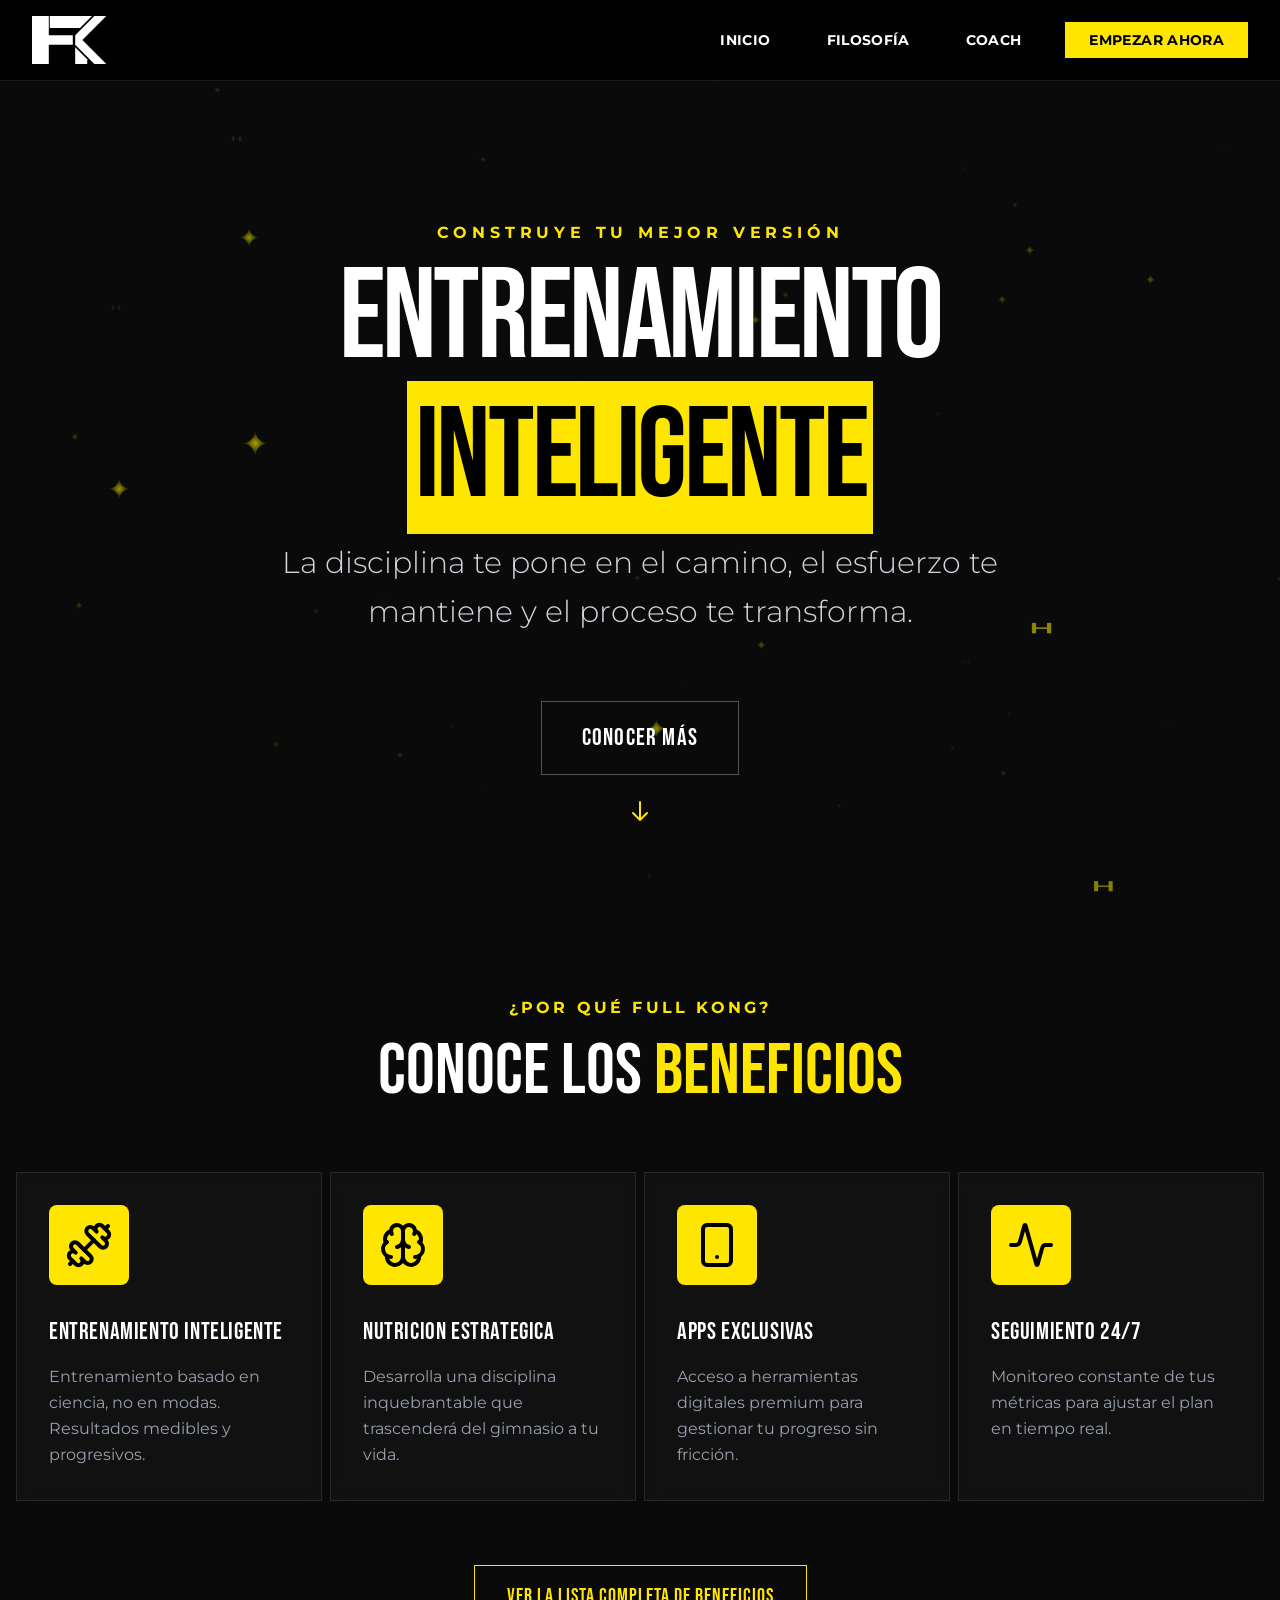
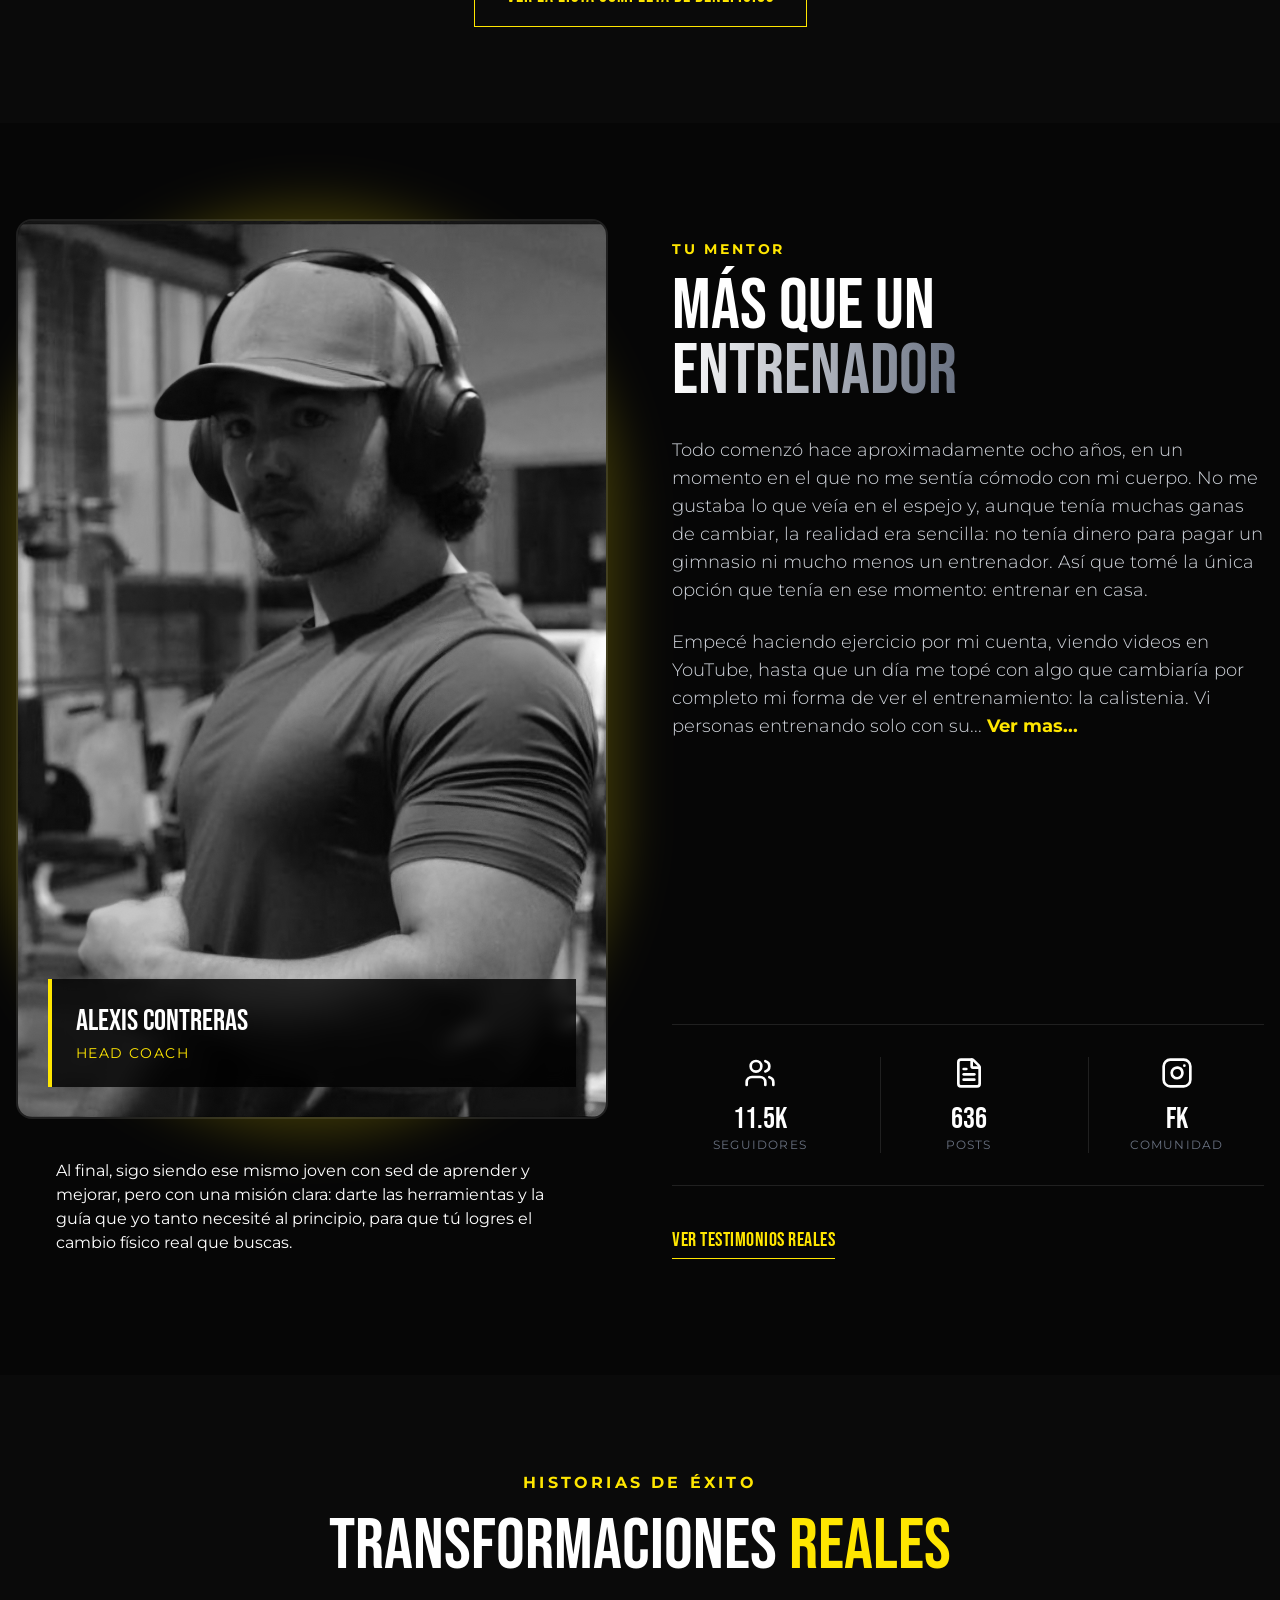
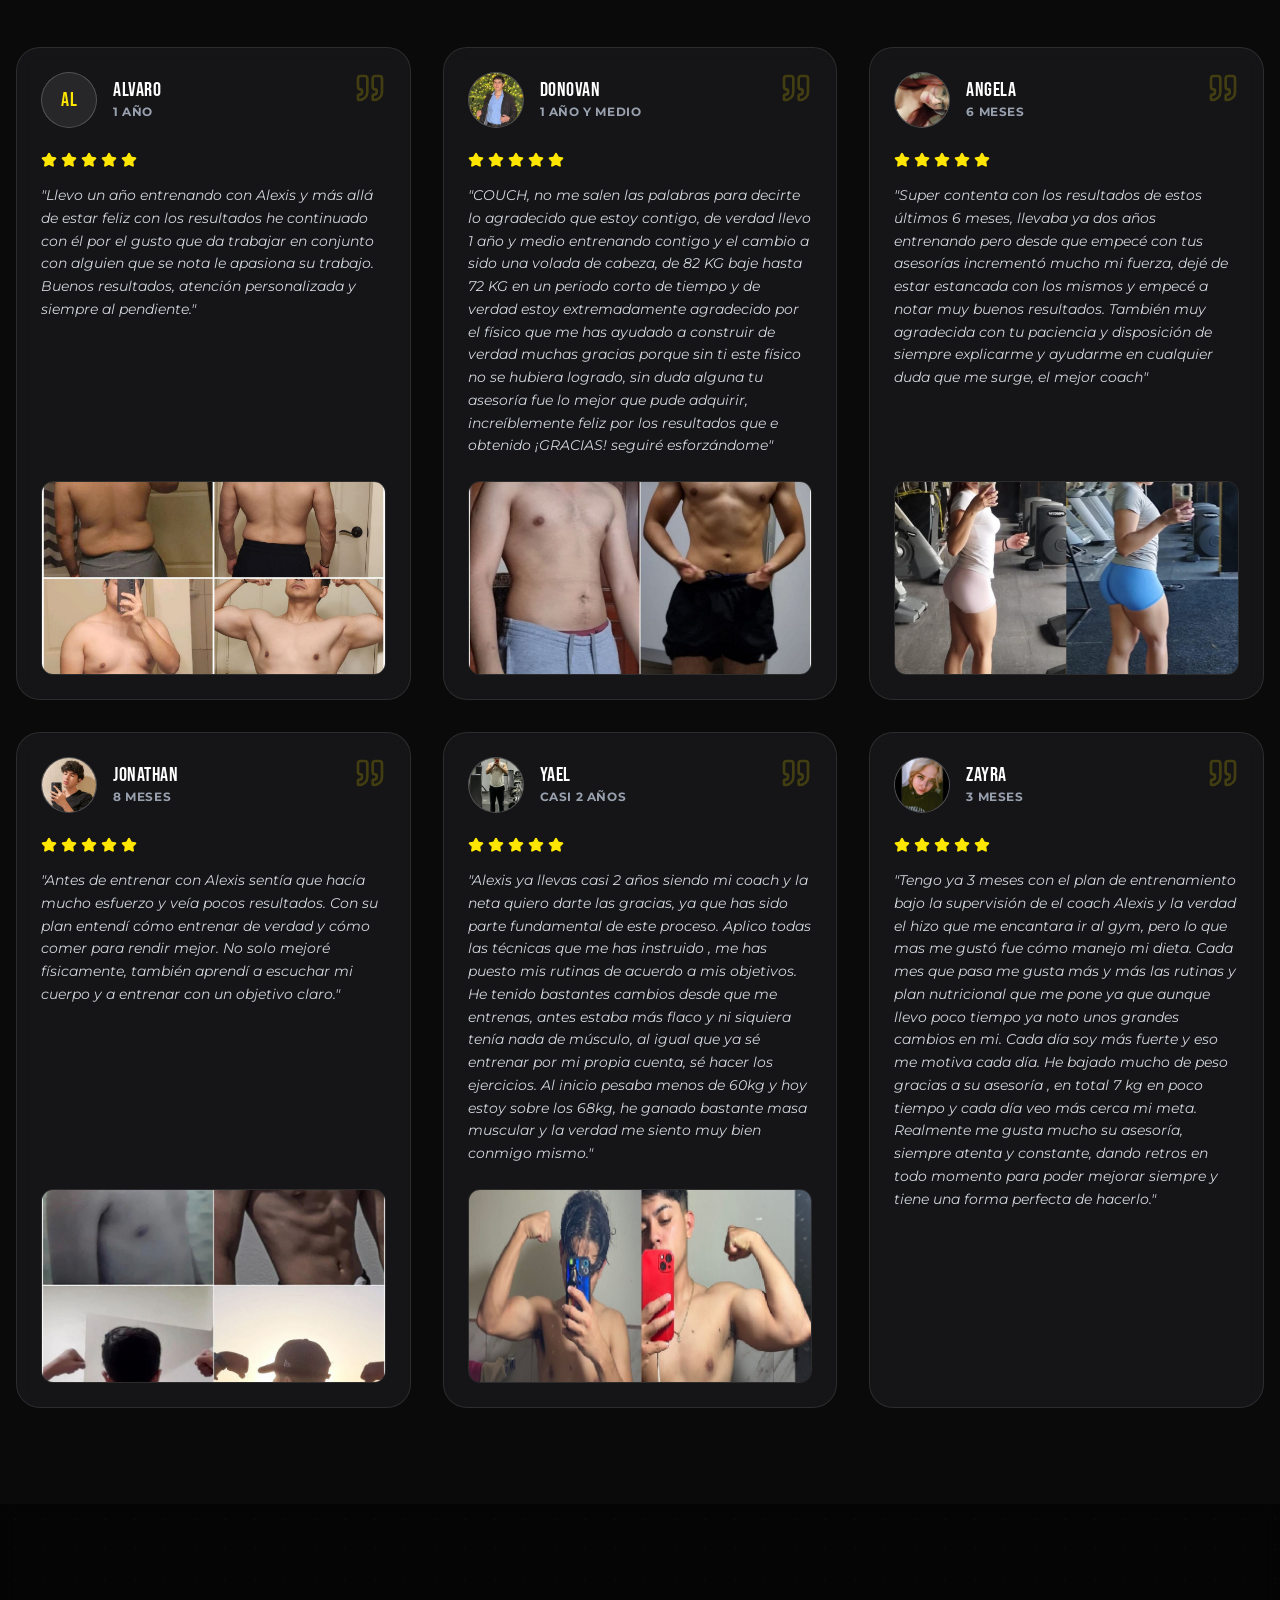
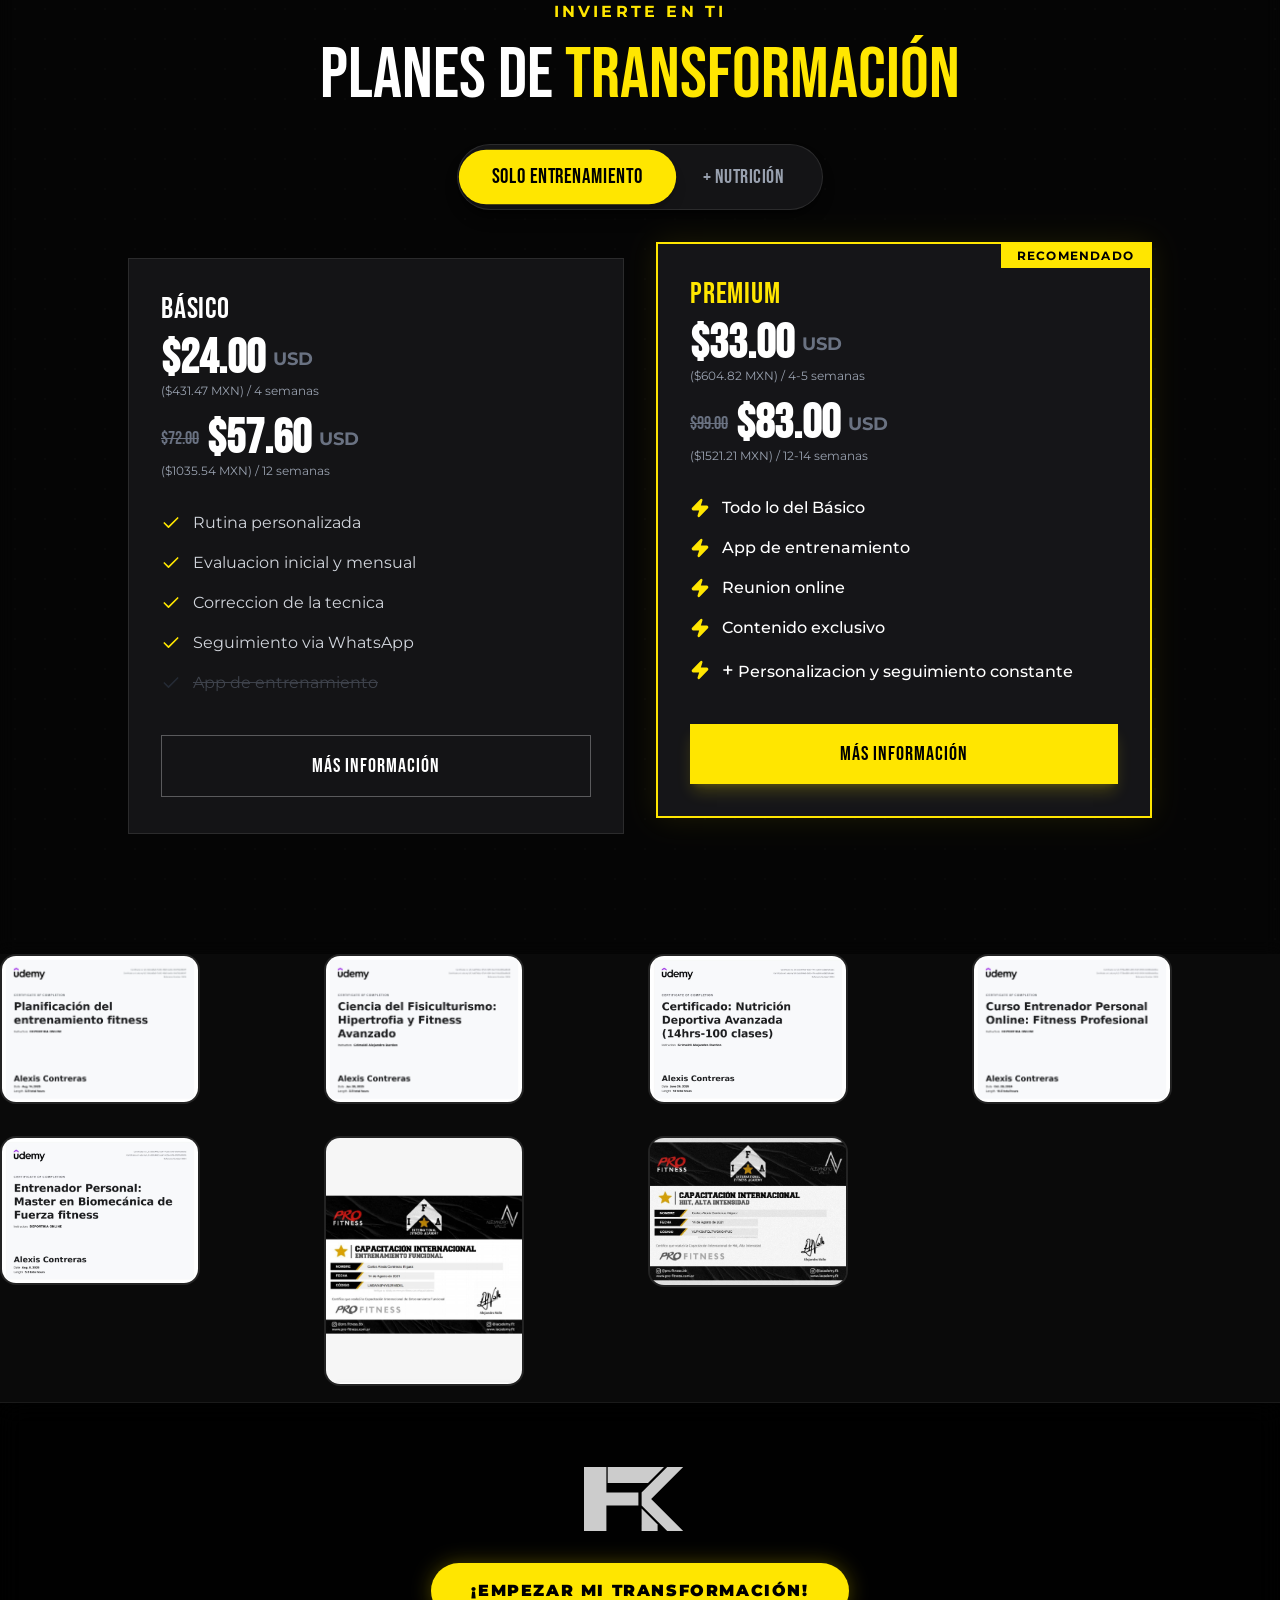
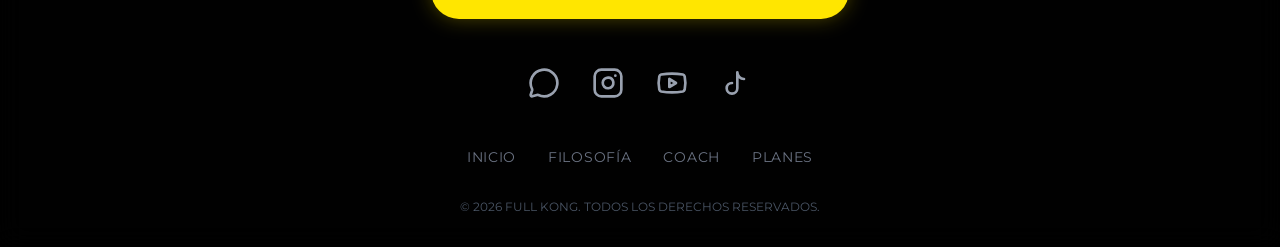
==== commit 07710366: "Update index.html" ====
--- a/index.html
+++ b/index.html
@@ -10,8 +10,8 @@
     <link rel="preconnect" href="https://fonts.googleapis.com">
     <link rel="preconnect" href="https://fonts.gstatic.com" crossorigin>
     <link href="https://fonts.googleapis.com/css2?family=Bebas+Neue&family=Montserrat:wght@300;400;500;700;900&display=swap" rel="stylesheet">
-    <script type="module" crossorigin src="/assets/index-BNXvi58u.js"></script>
-    <link rel="stylesheet" crossorigin href="/assets/index-D3p5yJ9M.css">
+    <script type="module" crossorigin src="./assets/index-BNXvi58u.js"></script>
+    <link rel="stylesheet" crossorigin href="./assets/index-D3p5yJ9M.css">
   </head>
   <body>
     <div id="root"></div>
